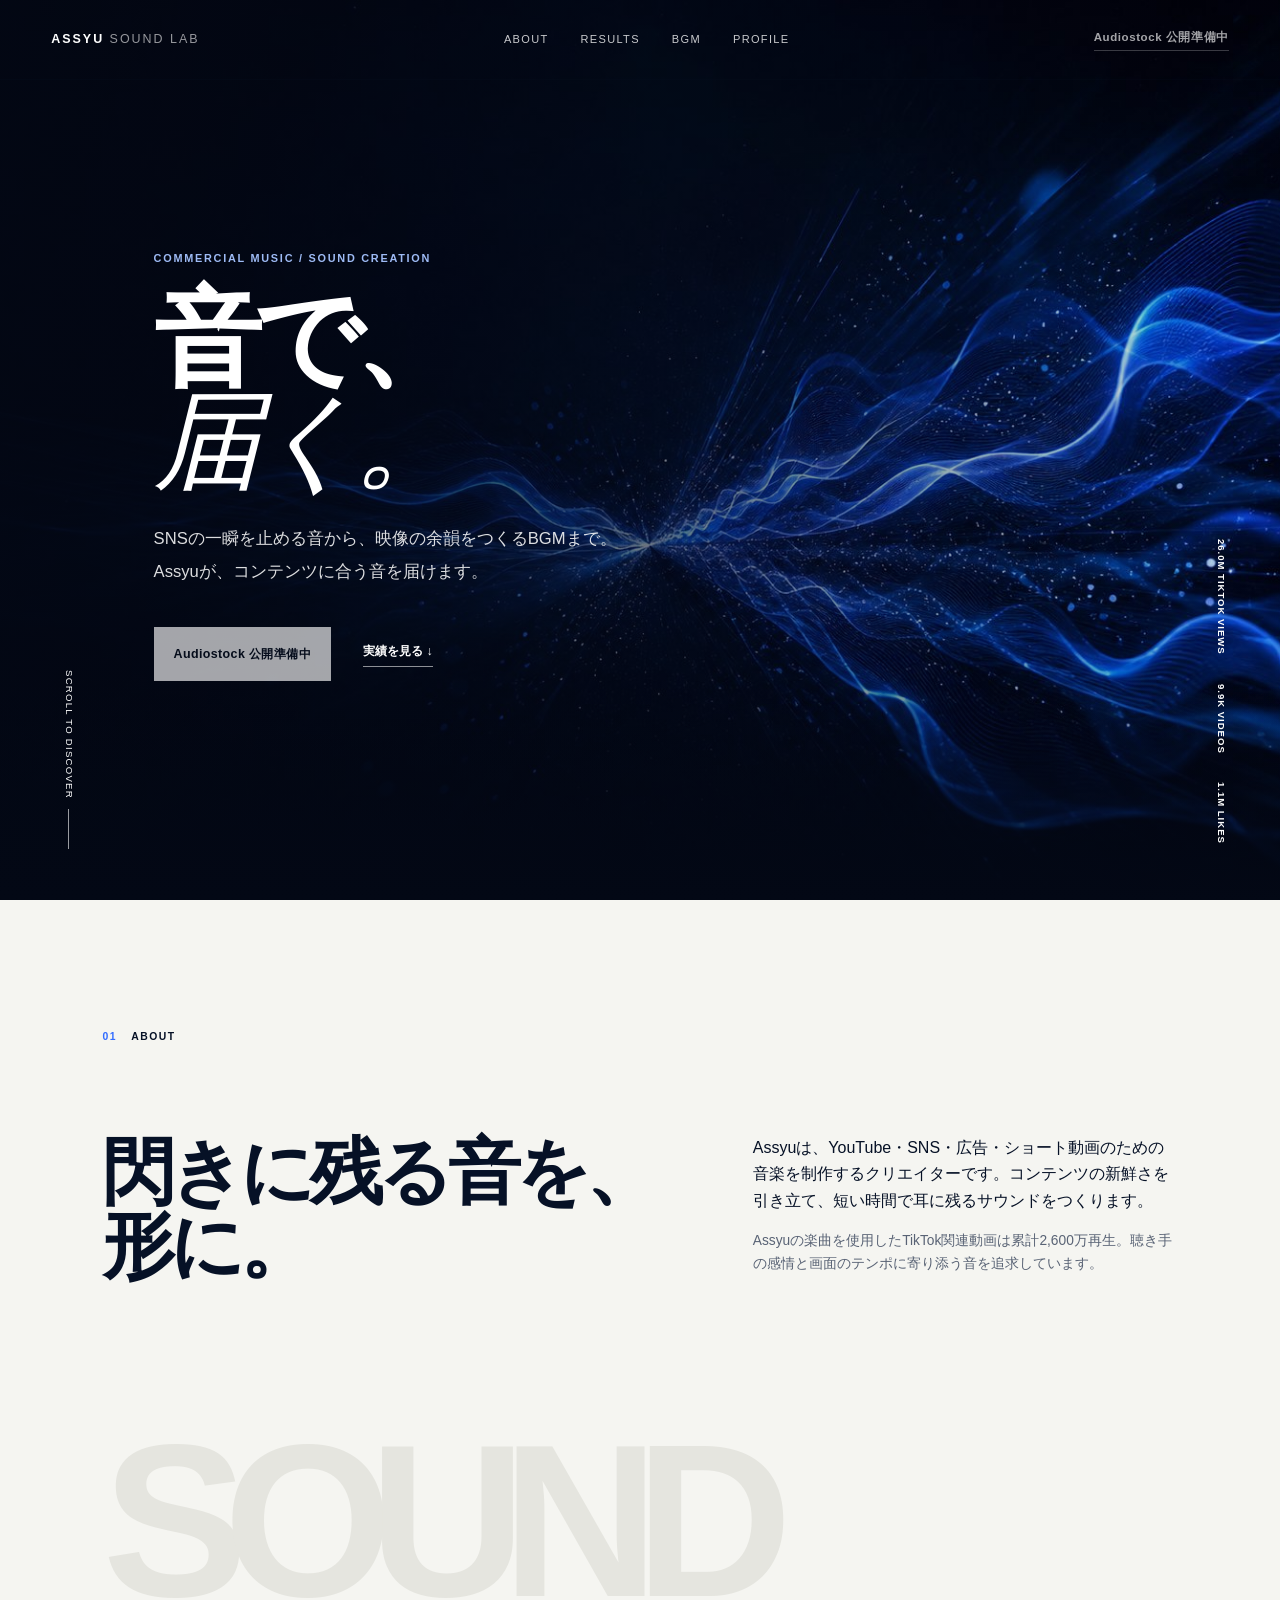
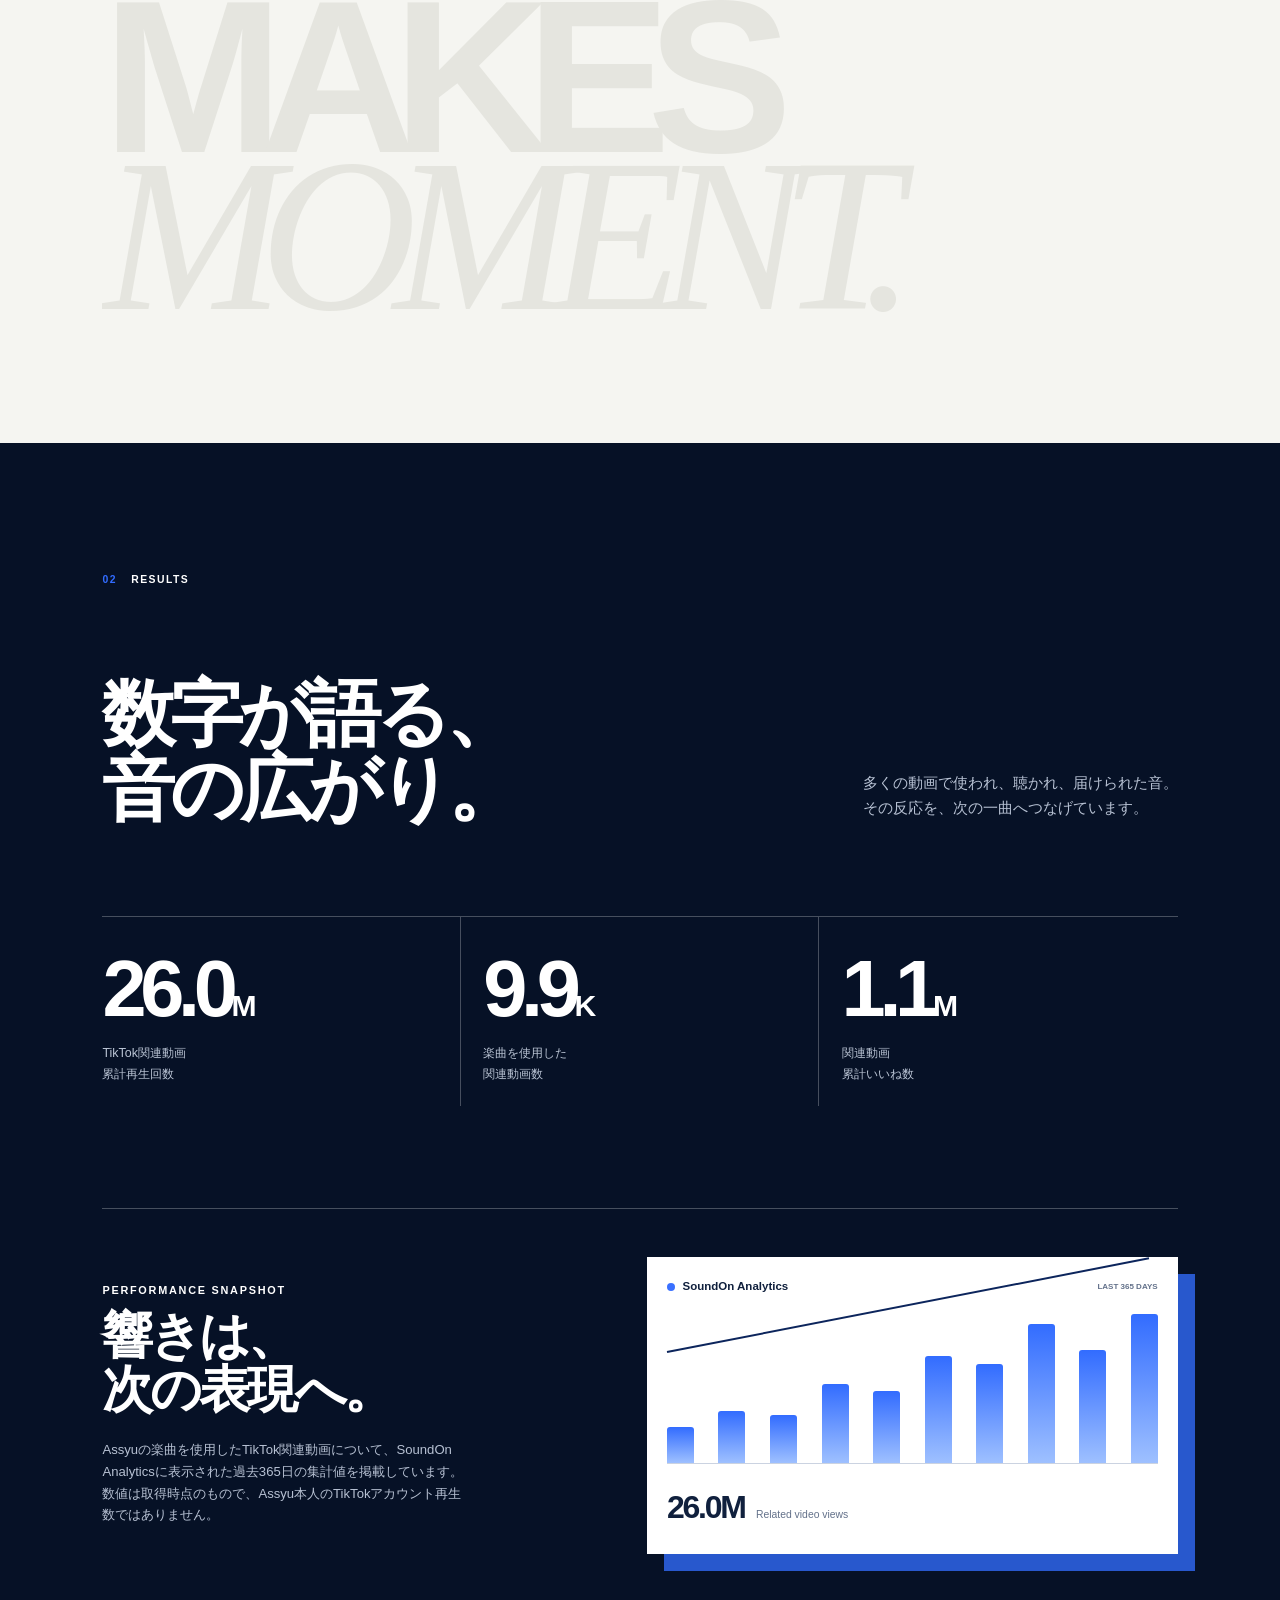
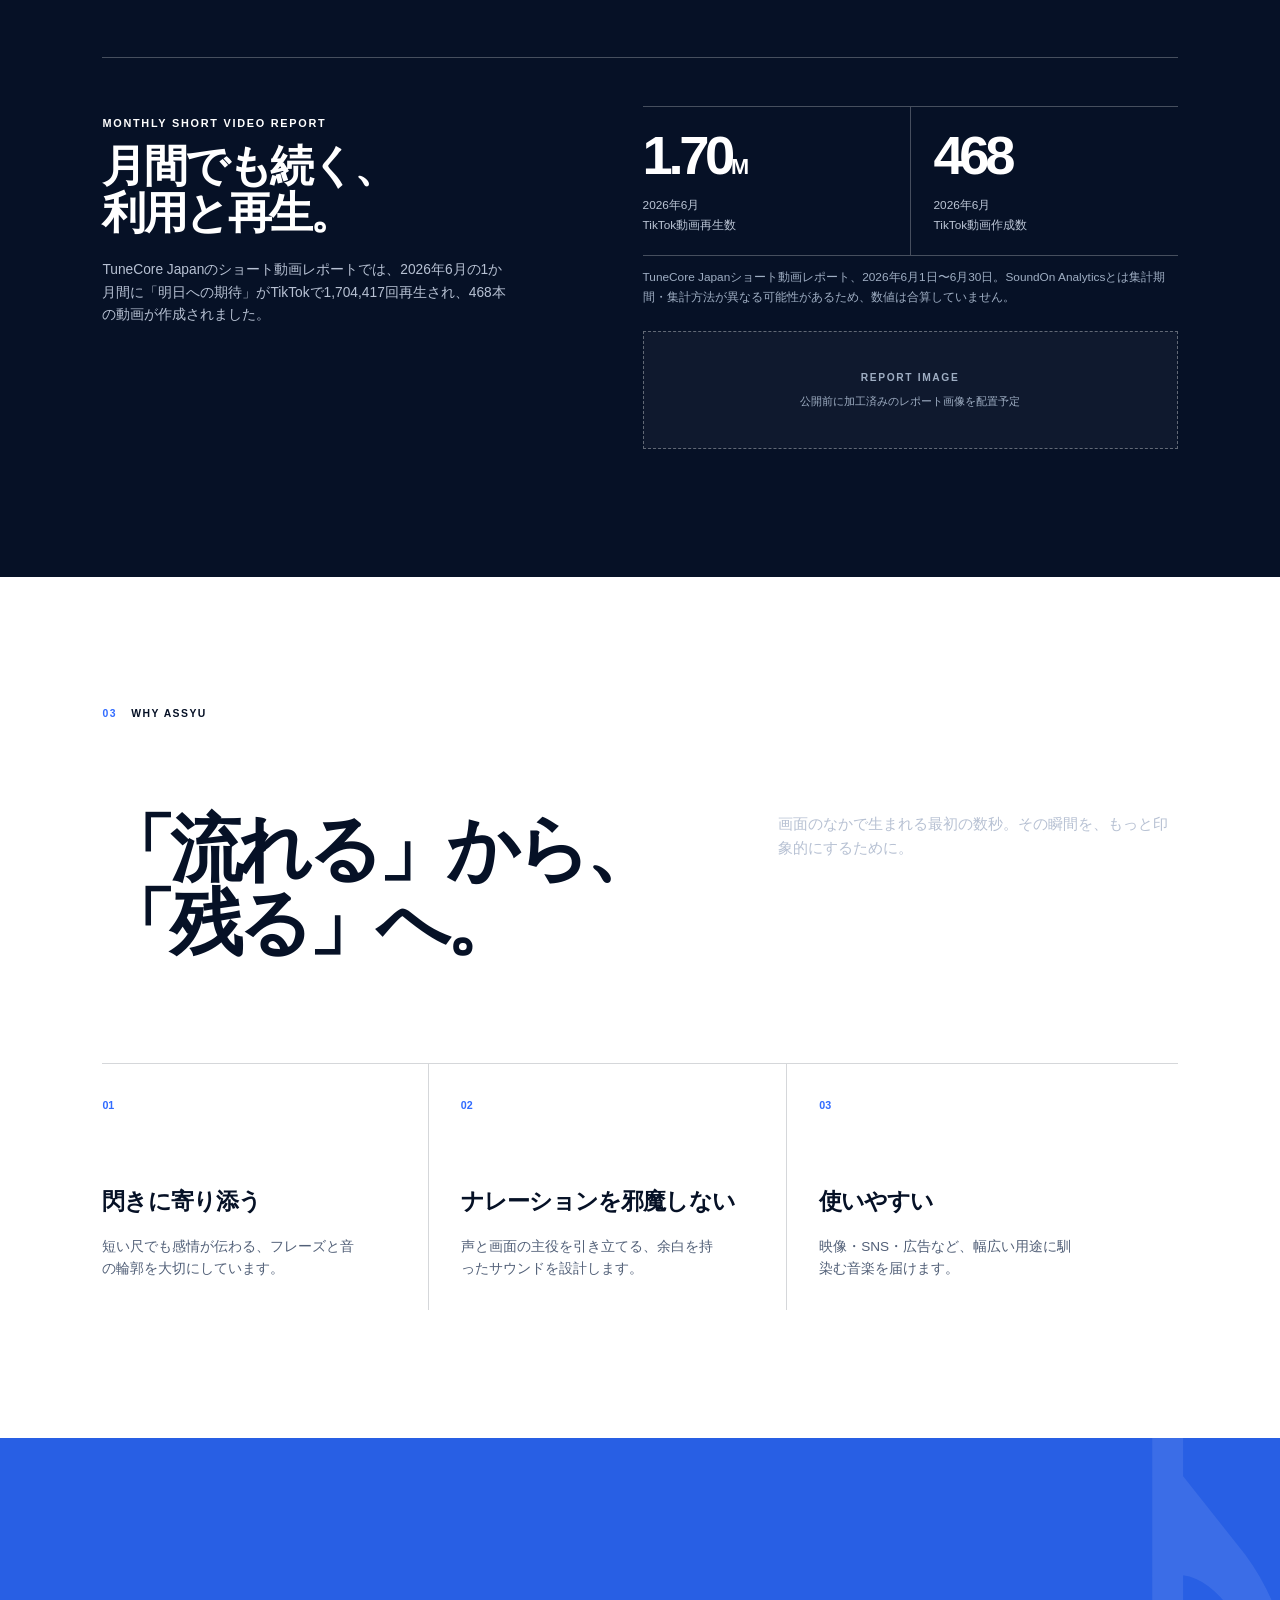
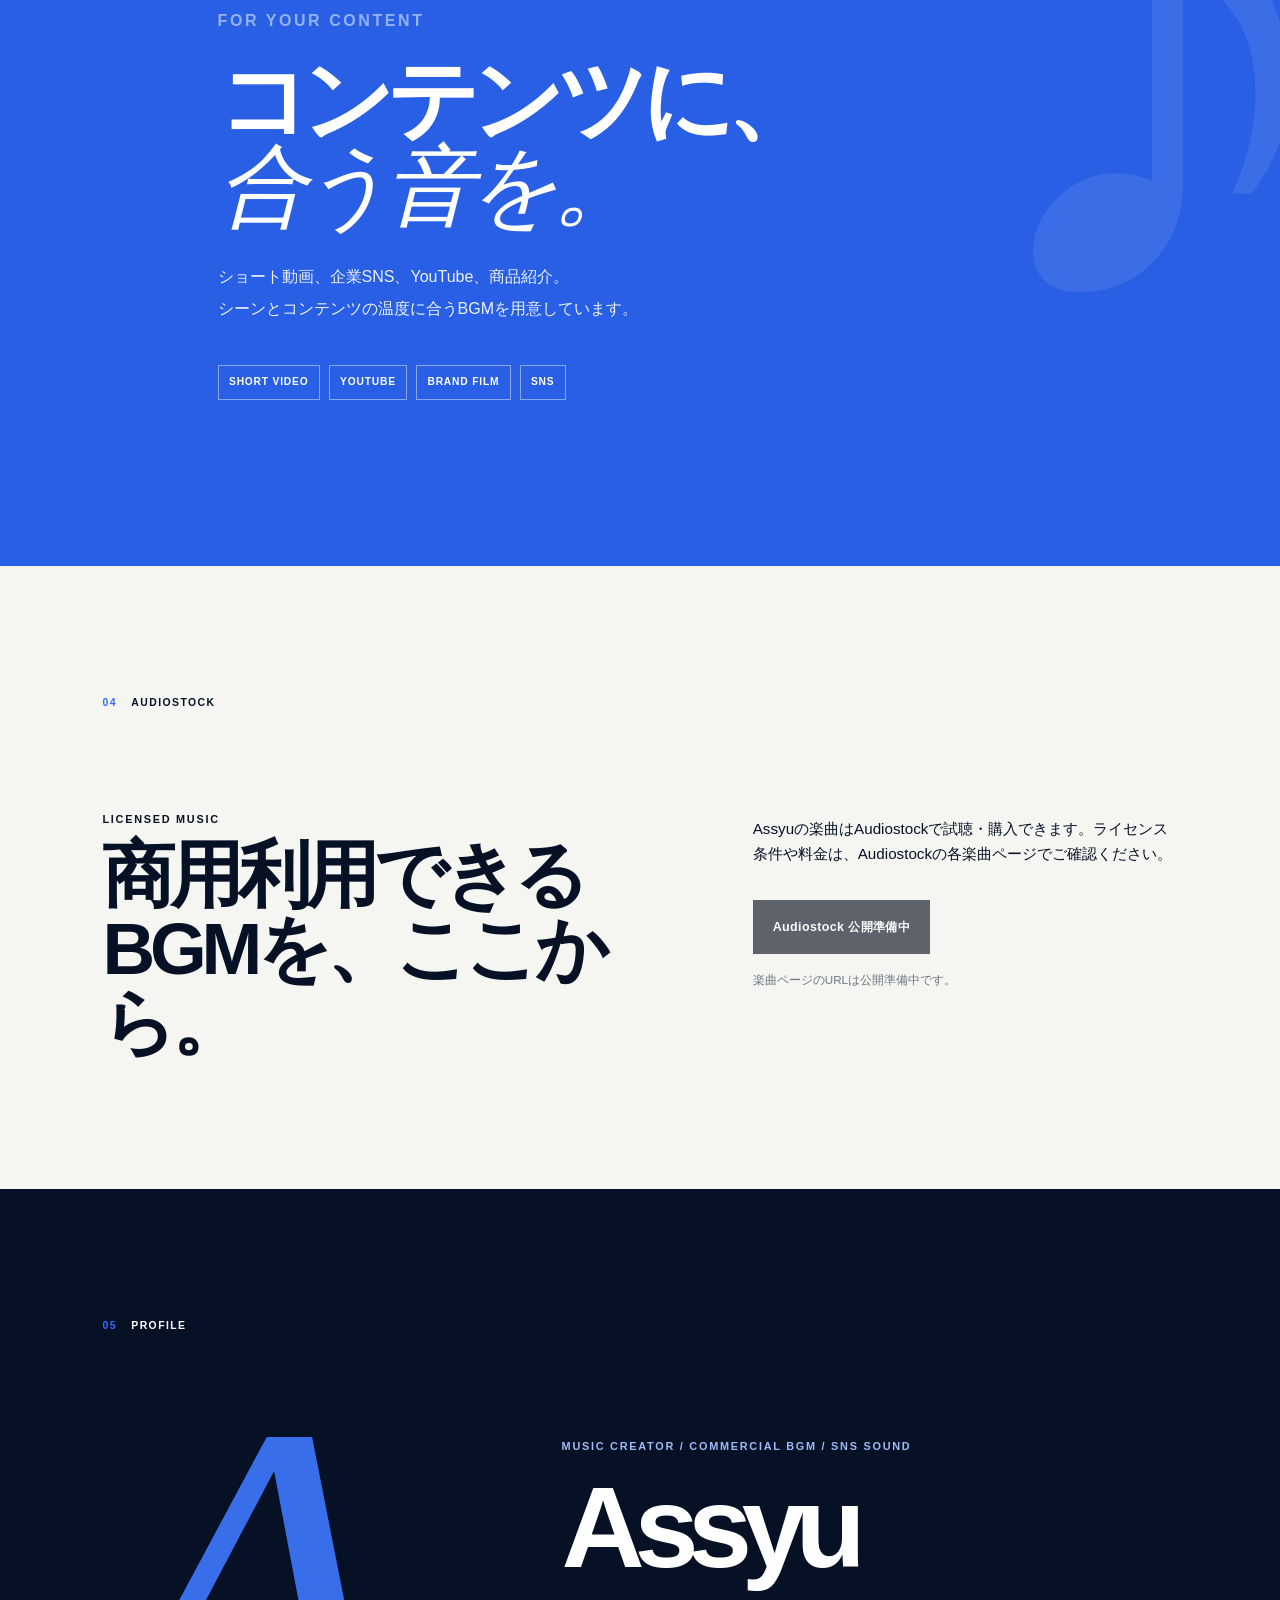
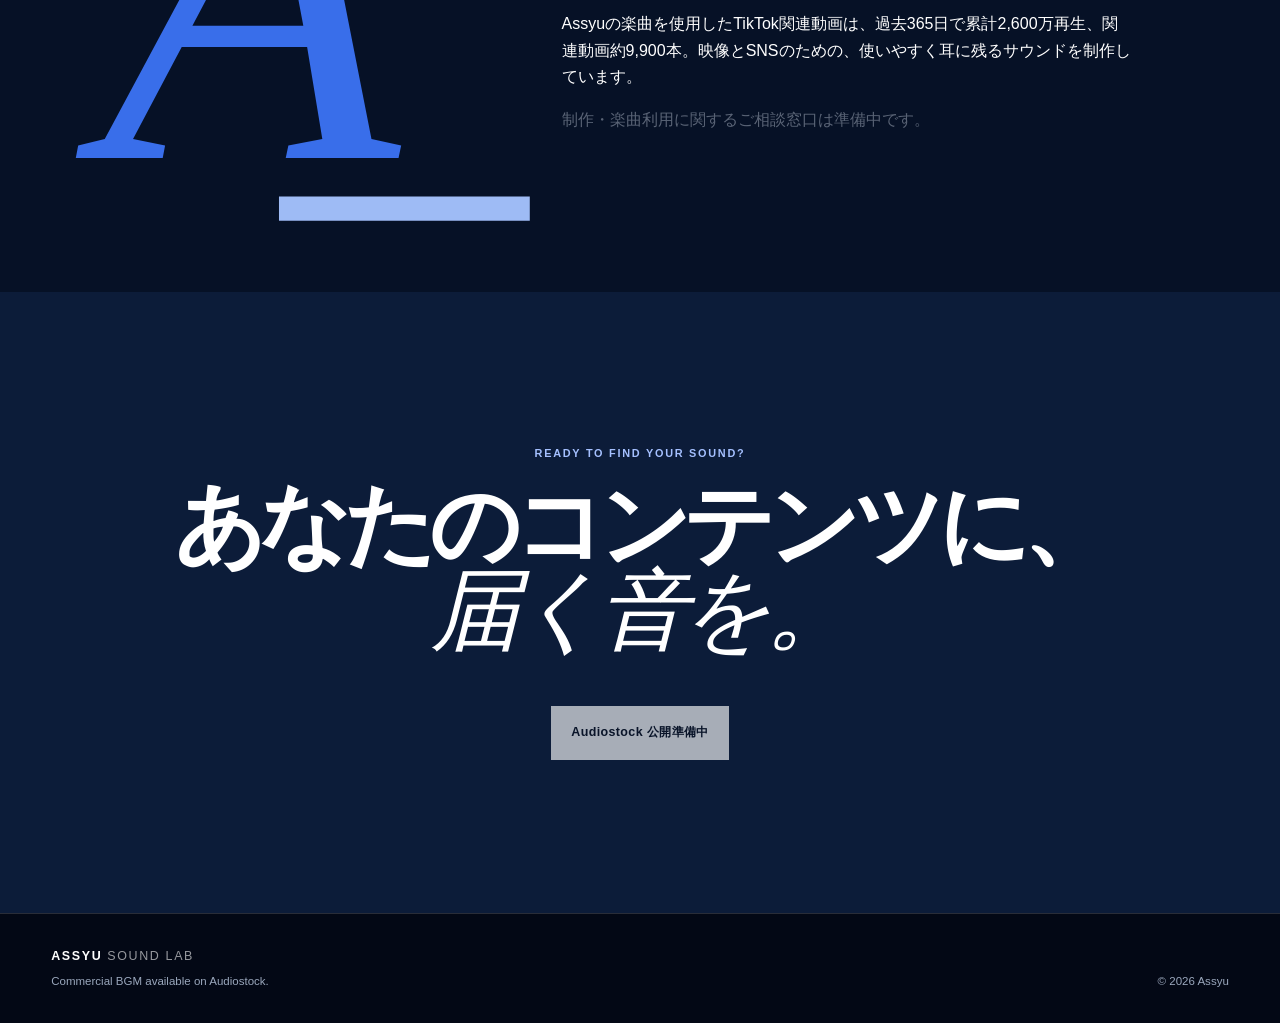
==== index.html @ b886d63b "Disable Audiostock CTA until launch" ====
<!doctype html>
<html lang="ja">
<head>
  <meta charset="utf-8">
  <meta name="viewport" content="width=device-width, initial-scale=1">
  <title>Assyu｜商用BGM・SNSサウンドの音楽クリエイター</title>
  <meta name="description" content="Assyuの楽曲を使用したTikTok関連動画は累計2,600万再生。YouTube・広告・ショート動画・SNSに合う商用BGMをAudiostockで販売しています。">
  <meta name="theme-color" content="#061126">
  <meta property="og:type" content="website">
  <meta property="og:site_name" content="ASSYU SOUND LAB">
  <meta property="og:title" content="Assyu｜商用BGM・SNSサウンドの音楽クリエイター">
  <meta property="og:description" content="SNSで届く音を、あなたのコンテンツへ。Assyuの商用BGM・SNSサウンド。">
  <!-- 公開時にcanonicalと、絶対URLのog:url・og:imageを設定してください。 -->
  <meta property="og:image" content="assets/assyu/sound-waves.jpg">
  <meta name="twitter:card" content="summary_large_image">
  <meta name="twitter:title" content="Assyu｜商用BGM・SNSサウンドの音楽クリエイター">
  <meta name="twitter:description" content="Assyuの楽曲を使用したTikTok関連動画は累計2,600万再生。商用BGM・SNSサウンドを制作しています。">
  <meta name="twitter:image" content="assets/assyu/sound-waves.jpg">
  <link rel="stylesheet" href="assets/assyu/style.css">
  <link rel="stylesheet" href="assets/assyu/review-fixes.css">
  <link rel="stylesheet" href="assets/assyu/tunecore-report.css">
  <link rel="stylesheet" href="assets/assyu/cta-status.css">
</head>
<body>
  <a class="skip-link" href="#main">本文へ移動</a>

  <header class="site-header">
    <a class="brand" href="#top" aria-label="ASSYU SOUND LAB トップへ">ASSYU <span>SOUND LAB</span></a>
    <nav aria-label="主要な案内">
      <a href="#about">ABOUT</a>
      <a href="#results">RESULTS</a>
      <a href="#bgm">BGM</a>
      <a href="#profile">PROFILE</a>
    </nav>
    <!-- Audiostock URL発行後、このspanをhref付きのa要素へ差し替えてください。 -->
    <span class="header-cta cta-disabled" aria-disabled="true">Audiostock 公開準備中</span>
  </header>

  <main id="main">
    <section class="hero" id="top" aria-labelledby="hero-title">
      <div class="hero-art" aria-hidden="true"></div>
      <div class="hero-content reveal">
        <p class="kicker">COMMERCIAL MUSIC / SOUND CREATION</p>
        <h1 id="hero-title">音で、<br><em>届く。</em></h1>
        <p class="hero-copy">SNSの一瞬を止める音から、映像の余韻をつくるBGMまで。<br>Assyuが、コンテンツに合う音を届けます。</p>
        <div class="hero-actions">
          <!-- Audiostock URL発行後、このspanをhref付きのa要素へ差し替えてください。 -->
          <span class="button primary cta-disabled" aria-disabled="true">Audiostock 公開準備中</span>
          <a class="text-link" href="#results">実績を見る <span aria-hidden="true">↓</span></a>
        </div>
      </div>
      <div class="hero-meta" aria-label="実績">
        <span>26.0M TIKTOK VIEWS</span>
        <span>9.9K VIDEOS</span>
        <span>1.1M LIKES</span>
      </div>
      <p class="scroll-note" aria-hidden="true">SCROLL TO DISCOVER <span></span></p>
    </section>

    <section class="intro section" id="about" aria-labelledby="about-title">
      <div class="section-label"><span>01</span> ABOUT</div>
      <div class="intro-grid">
        <h2 id="about-title">閃きに残る音を、<br>形に。</h2>
        <div class="intro-copy">
          <p>Assyuは、YouTube・SNS・広告・ショート動画のための音楽を制作するクリエイターです。コンテンツの新鮮さを引き立て、短い時間で耳に残るサウンドをつくります。</p>
          <p class="muted">Assyuの楽曲を使用したTikTok関連動画は累計2,600万再生。聴き手の感情と画面のテンポに寄り添う音を追求しています。</p>
        </div>
      </div>
      <div class="statement">SOUND<br>MAKES<br><i>MOMENT.</i></div>
    </section>

    <section class="results section dark-section" id="results" aria-labelledby="results-title">
      <div class="section-label"><span>02</span> RESULTS</div>
      <div class="section-heading">
        <h2 id="results-title">数字が語る、<br>音の広がり。</h2>
        <p>多くの動画で使われ、聴かれ、届けられた音。<br>その反応を、次の一曲へつなげています。</p>
      </div>
      <div class="metrics" aria-label="TikTokでの実績">
        <article><strong>26.0<span>M</span></strong><p>TikTok関連動画<br>累計再生回数</p></article>
        <article><strong>9.9<span>K</span></strong><p>楽曲を使用した<br>関連動画数</p></article>
        <article><strong>1.1<span>M</span></strong><p>関連動画<br>累計いいね数</p></article>
      </div>
      <div class="proof-panel">
        <div>
          <p class="eyebrow">PERFORMANCE SNAPSHOT</p>
          <h3>響きは、<br>次の表現へ。</h3>
          <p>Assyuの楽曲を使用したTikTok関連動画について、SoundOn Analyticsに表示された過去365日の集計値を掲載しています。数値は取得時点のもので、Assyu本人のTikTokアカウント再生数ではありません。</p>
        </div>
        <div class="analytics-card" role="img" aria-label="TikTok関連動画の実績を示す分析カード">
          <div class="analytics-head"><span class="dot"></span> SoundOn Analytics <small>LAST 365 DAYS</small></div>
          <div class="chart"><i></i><i></i><i></i><i></i><i></i><i></i><i></i><i></i><i></i><i></i><b></b></div>
          <div class="analytics-foot"><strong>26.0M</strong><span>Related video views</span></div>
        </div>
      </div>
      <aside class="tunecore-panel" aria-labelledby="tunecore-title">
        <div class="tunecore-copy">
          <p class="eyebrow">MONTHLY SHORT VIDEO REPORT</p>
          <h3 id="tunecore-title">月間でも続く、<br>利用と再生。</h3>
          <p>TuneCore Japanのショート動画レポートでは、2026年6月の1か月間に「明日への期待」がTikTokで1,704,417回再生され、468本の動画が作成されました。</p>
        </div>
        <div class="tunecore-detail">
          <div class="tunecore-stats" aria-label="TuneCore Japanの2026年6月実績">
            <article><strong>1.70<span>M</span></strong><p>2026年6月<br>TikTok動画再生数</p></article>
            <article><strong>468</strong><p>2026年6月<br>TikTok動画作成数</p></article>
          </div>
          <p class="source-note">TuneCore Japanショート動画レポート、2026年6月1日〜6月30日。SoundOn Analyticsとは集計期間・集計方法が異なる可能性があるため、数値は合算していません。</p>
          <!-- 公開前に個人情報・アカウント情報をマスキングした assets/tunecore-june-report.png に差し替えます。 -->
          <figure class="report-placeholder" role="img" aria-label="TuneCore Japanショート動画レポート画像の差し替え用プレースホルダー">
            <span>REPORT IMAGE</span>
            <figcaption>公開前に加工済みのレポート画像を配置予定</figcaption>
          </figure>
        </div>
      </aside>
    </section>

    <section class="reason section" aria-labelledby="reason-title">
      <div class="section-label"><span>03</span> WHY ASSYU</div>
      <div class="section-heading split-heading">
        <h2 id="reason-title">「流れる」から、<br>「残る」へ。</h2>
        <p>画面のなかで生まれる最初の数秒。その瞬間を、もっと印象的にするために。</p>
      </div>
      <div class="reason-grid">
        <article><span>01</span><h3>閃きに寄り添う</h3><p>短い尺でも感情が伝わる、フレーズと音の輪郭を大切にしています。</p></article>
        <article><span>02</span><h3>ナレーションを邪魔しない</h3><p>声と画面の主役を引き立てる、余白を持ったサウンドを設計します。</p></article>
        <article><span>03</span><h3>使いやすい</h3><p>映像・SNS・広告など、幅広い用途に馴染む音楽を届けます。</p></article>
      </div>
    </section>

    <section class="bgm-section" id="bgm" aria-labelledby="bgm-title">
      <div class="bgm-inner">
        <p class="kicker">FOR YOUR CONTENT</p>
        <h2 id="bgm-title">コンテンツに、<br><em>合う音を。</em></h2>
        <p>ショート動画、企業SNS、YouTube、商品紹介。<br>シーンとコンテンツの温度に合うBGMを用意しています。</p>
        <div class="tag-list" aria-label="BGMの利用シーン"><span>SHORT VIDEO</span><span>YOUTUBE</span><span>BRAND FILM</span><span>SNS</span></div>
      </div>
    </section>

    <section class="audiostock section" id="audiostock" aria-labelledby="stock-title">
      <div class="section-label"><span>04</span> AUDIOSTOCK</div>
      <div class="stock-grid">
        <div>
          <p class="eyebrow">LICENSED MUSIC</p>
          <h2 id="stock-title">商用利用できる<br>BGMを、ここから。</h2>
        </div>
        <div class="stock-copy">
          <p>Assyuの楽曲はAudiostockで試聴・購入できます。ライセンス条件や料金は、Audiostockの各楽曲ページでご確認ください。</p>
          <!-- Audiostock URL発行後、このspanをhref付きのa要素へ差し替えてください。 -->
          <span class="button primary cta-disabled" aria-disabled="true" aria-describedby="stock-note">Audiostock 公開準備中</span>
          <p class="link-note" id="stock-note">楽曲ページのURLは公開準備中です。</p>
        </div>
      </div>
    </section>

    <section class="profile section dark-section" id="profile" aria-labelledby="profile-title">
      <div class="section-label"><span>05</span> PROFILE</div>
      <div class="profile-grid">
        <div class="monogram" aria-hidden="true">A<span>_</span></div>
        <div>
          <p class="kicker">MUSIC CREATOR / COMMERCIAL BGM / SNS SOUND</p>
          <h2 id="profile-title">Assyu</h2>
          <p>Assyuの楽曲を使用したTikTok関連動画は、過去365日で累計2,600万再生、関連動画約9,900本。映像とSNSのための、使いやすく耳に残るサウンドを制作しています。</p>
          <p class="muted">制作・楽曲利用に関するご相談窓口は準備中です。</p>
        </div>
      </div>
    </section>

    <section class="final-cta" aria-labelledby="cta-title">
      <p class="kicker">READY TO FIND YOUR SOUND?</p>
      <h2 id="cta-title">あなたのコンテンツに、<br><em>届く音を。</em></h2>
      <!-- Audiostock URL発行後、このspanをhref付きのa要素へ差し替えてください。 -->
      <span class="button light cta-disabled" aria-disabled="true">Audiostock 公開準備中</span>
    </section>
  </main>

  <footer>
    <div><strong>ASSYU <span>SOUND LAB</span></strong><p>Commercial BGM available on Audiostock.</p></div>
    <p>© <span id="year">2026</span> Assyu</p>
  </footer>
</body>
</html>
---- assets/assyu/style.css ----
:root{--ink:#061126;--ink2:#0c1c39;--paper:#f5f5f1;--line:rgba(7,18,38,.17);--blue:#326cff;--sans:Inter,"Helvetica Neue",Arial,"Noto Sans JP",sans-serif}*{box-sizing:border-box}html{scroll-behavior:smooth}body{margin:0;background:var(--paper);color:var(--ink);font-family:var(--sans);line-height:1.65;overflow-x:hidden}a{color:inherit;text-decoration:none}.skip-link{position:absolute;left:-999px;top:0;background:#fff;color:#000;padding:.7rem;z-index:20}.skip-link:focus{left:1rem;top:1rem}.site-header{height:80px;display:flex;align-items:center;gap:2rem;justify-content:space-between;padding:0 clamp(1.25rem,4vw,5rem);border-bottom:1px solid var(--line);position:absolute;inset:0 0 auto;z-index:5;color:#fff}.brand{font-size:.78rem;font-weight:800;letter-spacing:.16em;white-space:nowrap}.brand span,footer strong span{font-weight:500;opacity:.58}.site-header nav{display:flex;gap:clamp(1rem,2.5vw,2.6rem);font-size:.69rem;letter-spacing:.12em}.site-header nav a{opacity:.78}.site-header nav a:hover{opacity:1}.header-cta{font-size:.72rem;font-weight:700;letter-spacing:.05em;border-bottom:1px solid rgba(255,255,255,.7);padding-bottom:.2rem}.header-cta span,.button span{font-size:1.1em;margin-left:.35rem}.hero{min-height:760px;height:100vh;max-height:960px;position:relative;display:flex;align-items:center;padding:8rem clamp(1.25rem,12vw,13rem) 6rem;background:#030815;color:#fff;isolation:isolate}.hero-art{position:absolute;inset:0;z-index:-2;background:linear-gradient(90deg,rgba(3,8,21,.87) 0%,rgba(3,8,21,.58) 45%,rgba(3,8,21,.08) 100%),url("sound-waves.png") center/cover}.hero:after{content:"";position:absolute;inset:auto 0 0;height:25%;z-index:-1;background:linear-gradient(transparent,#030815)}.hero-content{max-width:690px}.kicker,.eyebrow{font-size:.68rem;font-weight:800;letter-spacing:.16em;line-height:1.4}.kicker{color:#9ebbf5;margin:0 0 1.35rem}.hero h1{font-size:clamp(4rem,8.4vw,8.4rem);line-height:.95;letter-spacing:-.08em;margin:0 0 1.8rem;font-weight:800}.hero h1 em,.bgm-section h2 em,.final-cta h2 em{font-family:Georgia,"Times New Roman",serif;font-weight:400;letter-spacing:-.08em}.hero-copy{font-size:clamp(.92rem,1.3vw,1.08rem);line-height:2;margin:0;opacity:.86}.hero-actions{display:flex;gap:2rem;align-items:center;margin-top:2.4rem}.button{display:inline-flex;align-items:center;justify-content:center;min-height:54px;padding:.8rem 1.25rem;font-size:.78rem;font-weight:800;letter-spacing:.03em;transition:transform .2s,background .2s}.button:hover{transform:translateY(-3px)}.primary{background:#fff;color:var(--ink)}.text-link{font-size:.78rem;font-weight:700;border-bottom:1px solid rgba(255,255,255,.55);padding-bottom:.25rem}.hero-meta{position:absolute;bottom:3.5rem;right:clamp(1.25rem,4vw,5rem);display:flex;gap:1.8rem;font-size:.6rem;font-weight:700;letter-spacing:.1em;writing-mode:vertical-rl}.scroll-note{position:absolute;bottom:3.2rem;left:clamp(1.25rem,4vw,5rem);font-size:.6rem;letter-spacing:.13em;display:flex;align-items:center;gap:.6rem;writing-mode:vertical-rl}.scroll-note span{width:1px;height:40px;background:#fff;opacity:.6}.section{padding:clamp(5.5rem,10vw,10rem) clamp(1.25rem,8vw,9rem)}.section-label{display:flex;gap:.9rem;align-items:center;font-size:.65rem;font-weight:800;letter-spacing:.14em;margin-bottom:clamp(3rem,7vw,7rem)}.section-label span{color:var(--blue)}.intro-grid,.stock-grid{display:grid;grid-template-columns:1.35fr 1fr;gap:6vw}.intro h2,.section-heading h2,.stock-grid h2{font-size:clamp(2.7rem,5.7vw,6rem);line-height:1.02;letter-spacing:-.07em;margin:0}.intro-copy{font-size:1rem;max-width:530px}.intro-copy p:first-child{margin-top:0}.muted{color:#596375;font-size:.86rem}.statement{font-size:clamp(5rem,17vw,18rem);font-weight:800;letter-spacing:-.11em;line-height:.72;color:#e5e5df;margin-top:clamp(5rem,12vw,12rem);overflow:hidden}.statement i{font-family:Georgia,serif;font-weight:400}.dark-section{background:var(--ink);color:#fff}.section-heading{display:flex;align-items:flex-end;justify-content:space-between;gap:2rem}.section-heading>p{max-width:400px;margin:0 0 .4rem;font-size:.92rem;color:#b7c1d3}.metrics{display:grid;grid-template-columns:repeat(3,1fr);border-top:1px solid rgba(255,255,255,.26);margin-top:clamp(3.5rem,7vw,7rem)}.metrics article{padding:2rem 1.4rem 1.3rem;border-right:1px solid rgba(255,255,255,.26)}.metrics article:first-child{padding-left:0}.metrics article:last-child{border:0}.metrics strong{display:block;font-size:clamp(3rem,6.2vw,6.5rem);line-height:1;letter-spacing:-.08em}.metrics strong span{font-size:.38em;letter-spacing:-.05em}.metrics p{font-size:.78rem;color:#bbc5d5;margin:.9rem 0 0;line-height:1.7}.proof-panel{margin-top:clamp(4rem,8vw,8rem);padding-top:3rem;border-top:1px solid rgba(255,255,255,.26);display:grid;grid-template-columns:1fr 1.2fr;gap:8vw;align-items:center}.proof-panel h3{font-size:clamp(2rem,4vw,4rem);line-height:1.05;letter-spacing:-.06em;margin:.5rem 0 1.4rem}.proof-panel>div>p:last-child{font-size:.82rem;color:#b7c1d3;max-width:370px}.analytics-card{background:#fff;color:#10203d;box-shadow:17px 17px 0 #2858cd;padding:1.25rem;min-height:280px}.analytics-head{font-size:.72rem;font-weight:800;display:flex;align-items:center;gap:.45rem}.analytics-head small{margin-left:auto;font-size:.5rem;color:#63718a}.dot{width:.52rem;height:.52rem;border-radius:50%;background:#3a70ff}.chart{height:150px;margin:1.1rem 0;display:flex;align-items:end;gap:5%;position:relative;border-bottom:1px solid #cbd3e1}.chart i{width:6%;background:linear-gradient(#326cff,#9ec0ff);display:block;border-radius:3px 3px 0 0}.chart i:nth-child(1){height:24%}.chart i:nth-child(2){height:35%}.chart i:nth-child(3){height:32%}.chart i:nth-child(4){height:53%}.chart i:nth-child(5){height:48%}.chart i:nth-child(6){height:72%}.chart i:nth-child(7){height:66%}.chart i:nth-child(8){height:93%}.chart i:nth-child(9){height:76%}.chart i:nth-child(10){height:100%}.chart b{position:absolute;inset:25% 0 auto;height:2px;background:#0c255c;transform:rotate(-11deg);transform-origin:left}.analytics-foot{display:flex;align-items:baseline;gap:.7rem}.analytics-foot strong{font-size:2rem;letter-spacing:-.07em}.analytics-foot span{font-size:.65rem;color:#63718a}.reason{background:#fff}.split-heading{align-items:start}.reason-grid{display:grid;grid-template-columns:repeat(3,1fr);margin-top:clamp(4rem,8vw,8rem);border-top:1px solid var(--line)}.reason-grid article{padding:1.7rem 2rem 1rem 0;border-right:1px solid var(--line);margin-right:2rem}.reason-grid article:last-child{border:0}.reason-grid span{font-size:.67rem;color:var(--blue);font-weight:800}.reason-grid h3{font-size:1.45rem;letter-spacing:-.04em;margin:4rem 0 1rem}.reason-grid p{font-size:.85rem;color:#526078;max-width:260px}.bgm-section{background:#285fe4;color:#fff;padding:clamp(6rem,13vw,12rem) clamp(1.25rem,17vw,18rem);position:relative;overflow:hidden}.bgm-section:after{content:"♪";font-family:Georgia,serif;font-size:65vw;line-height:1;position:absolute;right:-7vw;top:-18vw;color:rgba(255,255,255,.09)}.bgm-inner{position:relative;z-index:1}.bgm-section h2,.final-cta h2{font-size:clamp(3.3rem,7vw,7.5rem);line-height:.95;letter-spacing:-.08em;margin:0 0 2rem}.bgm-section>p,.bgm-inner>p{font-size:1rem;line-height:2;opacity:.91}.tag-list{display:flex;flex-wrap:wrap;gap:.55rem;margin-top:2.5rem}.tag-list span{font-size:.64rem;font-weight:800;letter-spacing:.08em;border:1px solid rgba(255,255,255,.45);padding:.5rem .65rem}.stock-copy{max-width:450px;font-size:.95rem}.stock-copy .button{margin-top:1.2rem;background:var(--ink);color:#fff}.link-note{font-size:.73rem;color:#6d7685;margin-top:1rem}.profile-grid{display:grid;grid-template-columns:.75fr 1.25fr;gap:7vw;align-items:center}.monogram{font:italic 38vw/.7 Georgia,serif;letter-spacing:-.24em;color:#396eea}.monogram span{color:#9ebbf5}.profile-grid h2{font-size:clamp(4rem,9vw,9rem);line-height:.9;letter-spacing:-.09em;margin:.3rem 0 2rem}.profile-grid>div:last-child>p:not(.kicker){max-width:570px;font-size:1rem}.final-cta{background:var(--ink2);color:#fff;text-align:center;padding:clamp(6rem,12vw,11rem) 1.25rem}.final-cta .kicker{color:#a5c0ff}.final-cta .button{margin-top:1.3rem}.light{background:#fff;color:var(--ink)}footer{background:#030815;color:#fff;padding:2rem clamp(1.25rem,4vw,5rem);display:flex;justify-content:space-between;align-items:end;font-size:.72rem;border-top:1px solid rgba(255,255,255,.15)}footer strong{font-size:.78rem;letter-spacing:.13em}footer p{margin:.35rem 0 0;color:#9aa7bc}@media(max-width:800px){.site-header{height:66px}.site-header nav{display:none}.header-cta{font-size:.65rem}.hero{min-height:690px;padding:8rem 1.25rem 5rem}.hero-art{background:linear-gradient(90deg,rgba(3,8,21,.9),rgba(3,8,21,.45)),url("sound-waves.png") 66% center/cover}.hero h1{font-size:clamp(3.8rem,18vw,5rem)}.hero-copy br{display:none}.hero-actions{align-items:start;flex-direction:column;gap:1.4rem}.hero-meta{bottom:2rem;right:1.25rem;gap:.8rem;font-size:.52rem}.scroll-note{display:none}.intro-grid,.stock-grid,.proof-panel,.profile-grid{grid-template-columns:1fr;gap:2.5rem}.section-heading{display:block}.section-heading>p{margin-top:1.5rem}.metrics{grid-template-columns:1fr}.metrics article{padding:1.3rem 0;border-bottom:1px solid rgba(255,255,255,.26);border-right:0;display:flex;align-items:baseline;gap:1.3rem}.metrics p{margin:0}.analytics-card{box-shadow:8px 8px 0 #2858cd}.reason-grid{grid-template-columns:1fr}.reason-grid article{border-right:0;border-bottom:1px solid var(--line);margin:0;padding:1.4rem 0}.reason-grid h3{margin:2.4rem 0 .75rem}.bgm-section{padding-left:1.25rem;padding-right:1.25rem}.bgm-section:after{font-size:125vw;right:-16vw;top:-3vw}.monogram{font-size:75vw;line-height:.65}.profile-grid{gap:4rem}footer{display:block}footer>p{margin-top:1.8rem}}@media(prefers-reduced-motion:reduce){*,html{scroll-behavior:auto;transition:none!important}}
---- assets/assyu/review-fixes.css ----
/* Production review fixes: keyboard focus and optimized hero artwork. */
a:focus-visible {
  outline: 3px solid #fff;
  outline-offset: 2px;
  box-shadow: 0 0 0 6px #0b57d0;
}

.hero-art {
  background-image:
    linear-gradient(90deg, rgba(3, 8, 21, 0.87) 0%, rgba(3, 8, 21, 0.58) 45%, rgba(3, 8, 21, 0.08) 100%),
    url("sound-waves.jpg");
}

@media (max-width: 800px) {
  .hero-art {
    background-image:
      linear-gradient(90deg, rgba(3, 8, 21, 0.9), rgba(3, 8, 21, 0.45)),
      url("sound-waves.jpg");
  }
}
---- assets/assyu/tunecore-report.css ----
.tunecore-panel {
  display: grid;
  grid-template-columns: .9fr 1.1fr;
  gap: 8vw;
  margin-top: clamp(4rem, 8vw, 8rem);
  padding-top: 3rem;
  border-top: 1px solid rgba(255, 255, 255, .26);
}

.tunecore-copy h3 {
  margin: .5rem 0 1.4rem;
  font-size: clamp(1.8rem, 3.4vw, 3.35rem);
  line-height: 1.08;
  letter-spacing: -.06em;
}

.tunecore-copy > p:last-child {
  max-width: 410px;
  color: #b7c1d3;
  font-size: .86rem;
}

.tunecore-stats {
  display: grid;
  grid-template-columns: repeat(2, 1fr);
  border-top: 1px solid rgba(255, 255, 255, .26);
  border-bottom: 1px solid rgba(255, 255, 255, .26);
}

.tunecore-stats article {
  padding: 1.4rem 1.2rem 1.25rem 0;
}

.tunecore-stats article + article {
  padding-left: 1.4rem;
  border-left: 1px solid rgba(255, 255, 255, .26);
}

.tunecore-stats strong {
  display: block;
  font-size: clamp(2.35rem, 4.25vw, 4.4rem);
  line-height: 1;
  letter-spacing: -.08em;
}

.tunecore-stats strong span {
  font-size: .4em;
}

.tunecore-stats p,
.source-note {
  margin: .7rem 0 0;
  color: #bbc5d5;
  font-size: .74rem;
  line-height: 1.7;
}

.source-note {
  max-width: 610px;
  color: #9faec3;
}

.report-placeholder {
  display: grid;
  place-content: center;
  min-height: 118px;
  margin: 1.5rem 0 0;
  border: 1px dashed rgba(255, 255, 255, .34);
  background: rgba(255, 255, 255, .035);
  color: #9faec3;
  text-align: center;
}

.report-placeholder span {
  font-size: .64rem;
  font-weight: 800;
  letter-spacing: .16em;
}

.report-placeholder figcaption {
  margin-top: .35rem;
  font-size: .7rem;
}

@media (max-width: 800px) {
  .tunecore-panel {
    grid-template-columns: 1fr;
    gap: 2.5rem;
  }

  .tunecore-stats {
    grid-template-columns: 1fr;
  }

  .tunecore-stats article,
  .tunecore-stats article + article {
    padding: 1.2rem 0;
    border-left: 0;
  }

  .tunecore-stats article + article {
    border-top: 1px solid rgba(255, 255, 255, .26);
  }

  .report-placeholder {
    min-height: 98px;
  }
}
---- assets/assyu/cta-status.css ----
/* Audiostock URL発行後は、.cta-disabled を外して href付きのa要素へ差し替えてください。 */
.cta-disabled {
  cursor: not-allowed;
  opacity: .64;
}

.button.cta-disabled {
  transform: none;
  filter: grayscale(.25);
}

.button.cta-disabled:hover {
  transform: none;
}

.header-cta.cta-disabled {
  border-bottom-color: rgba(255, 255, 255, .35);
}
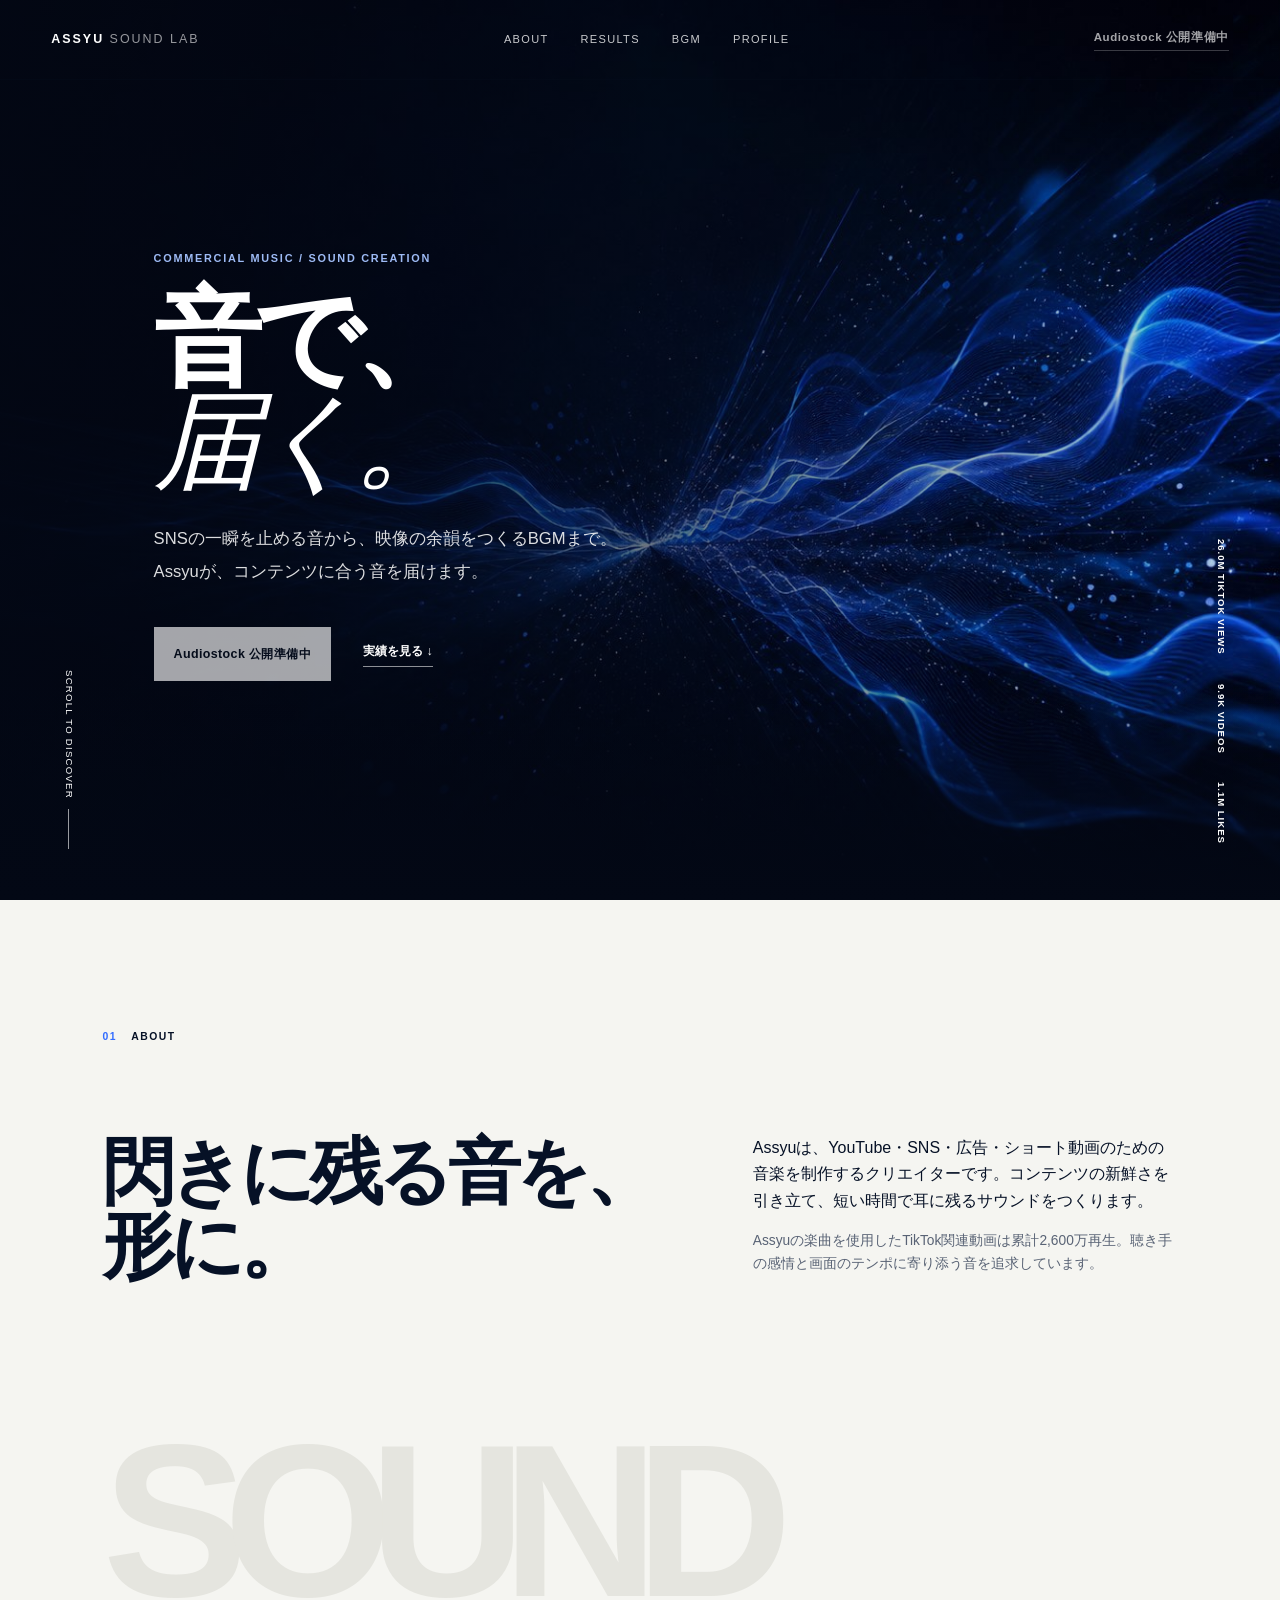
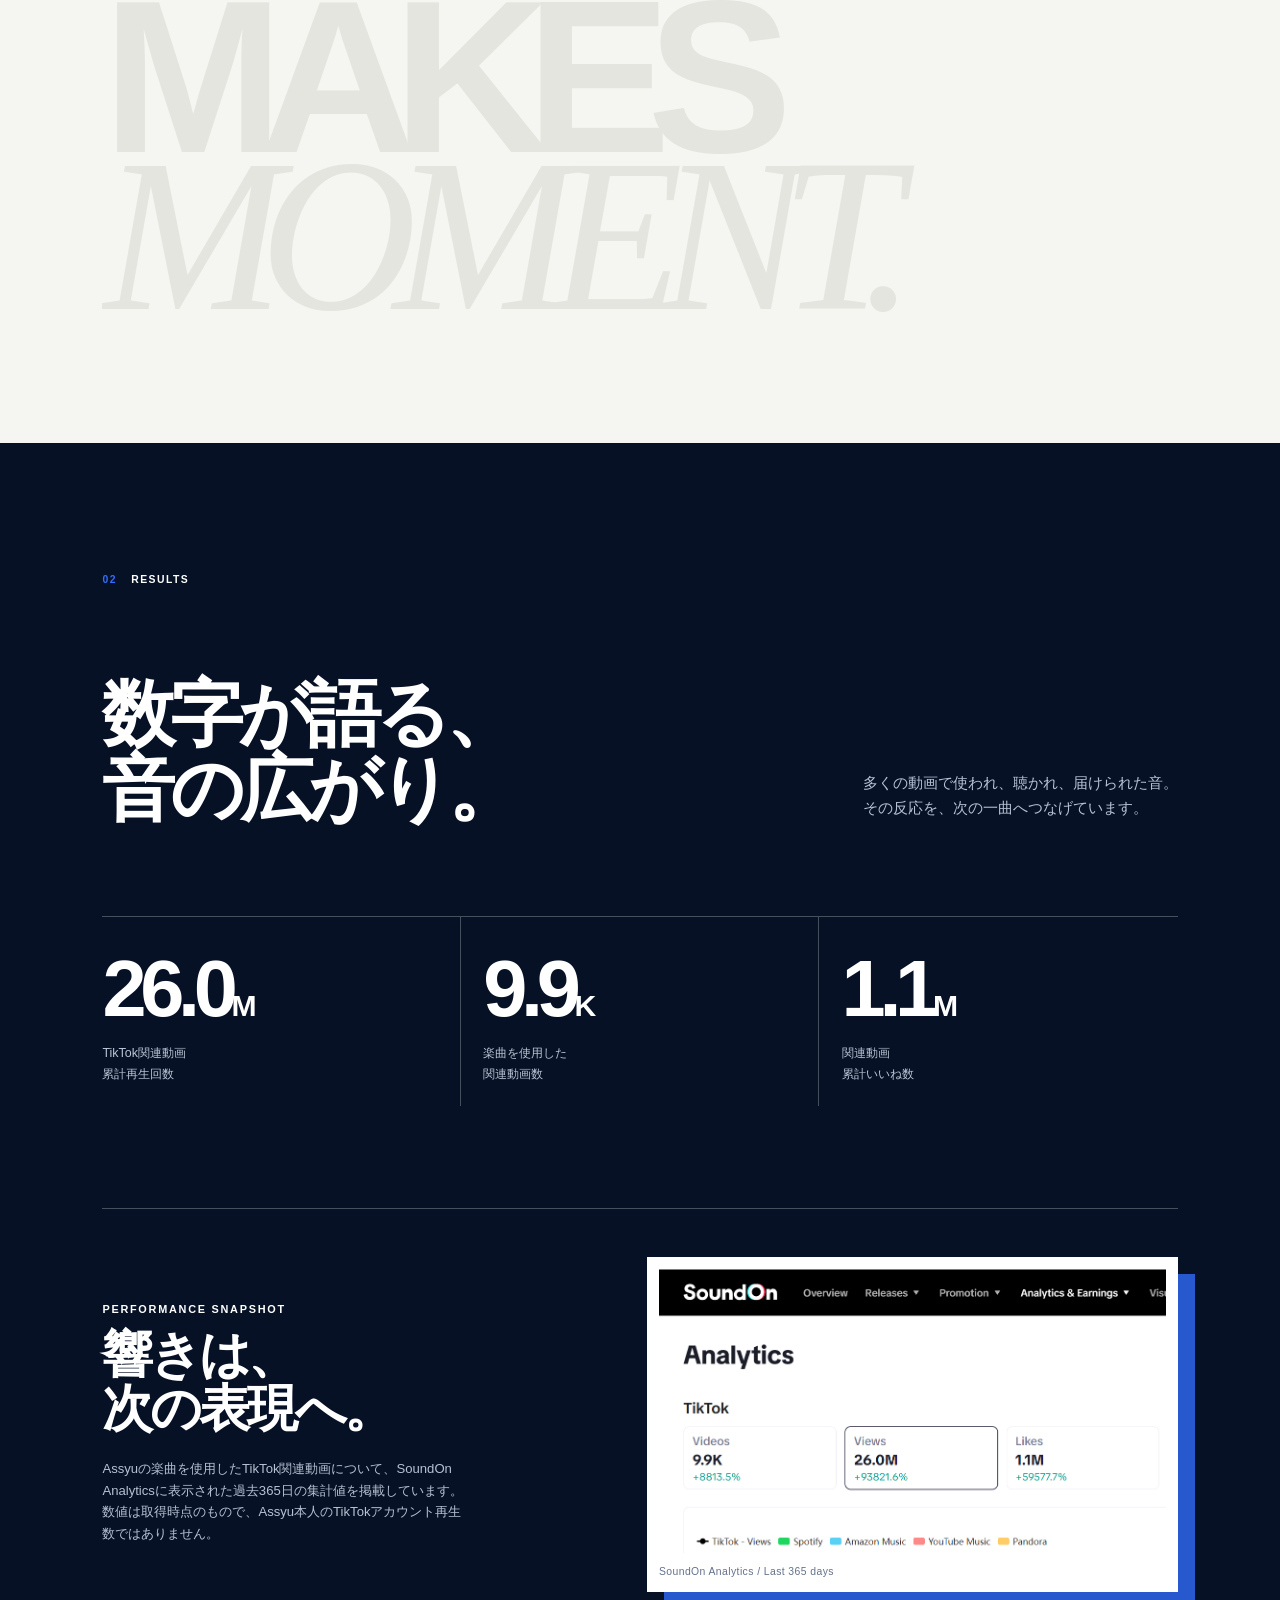
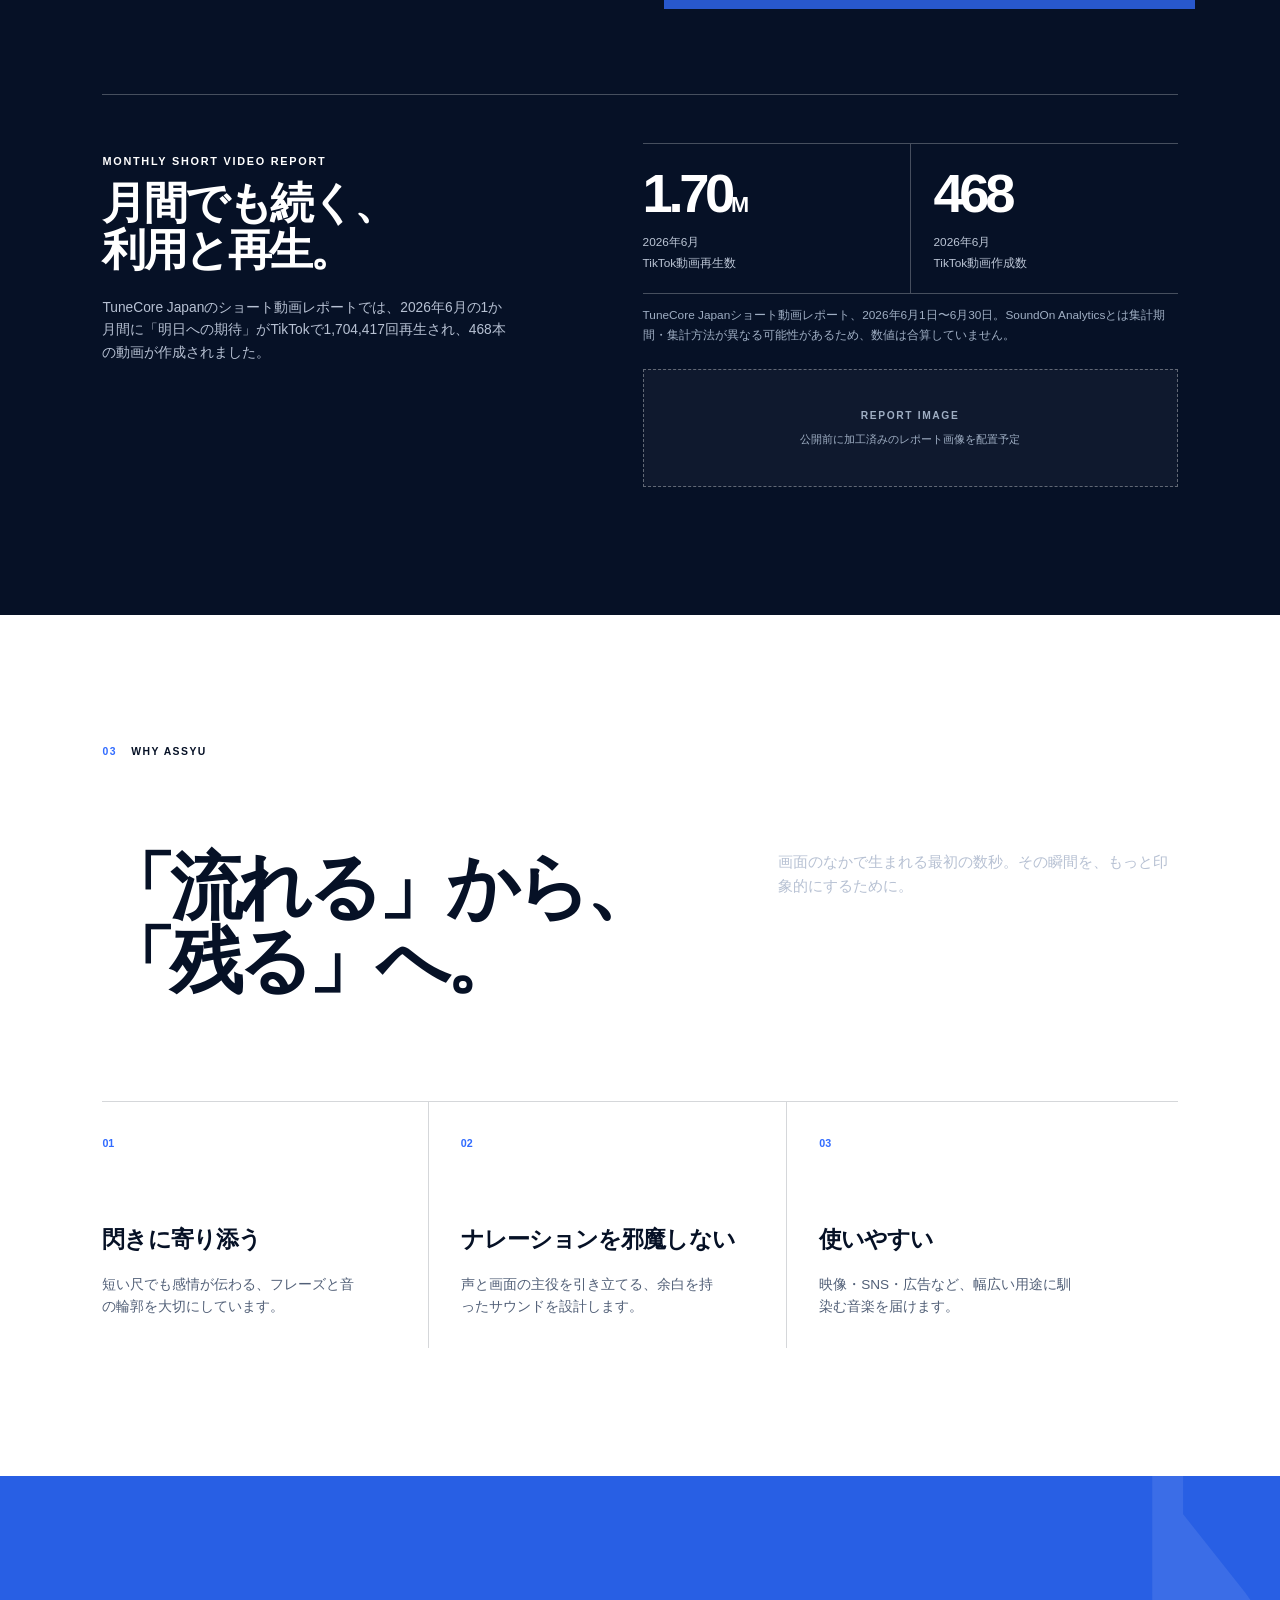
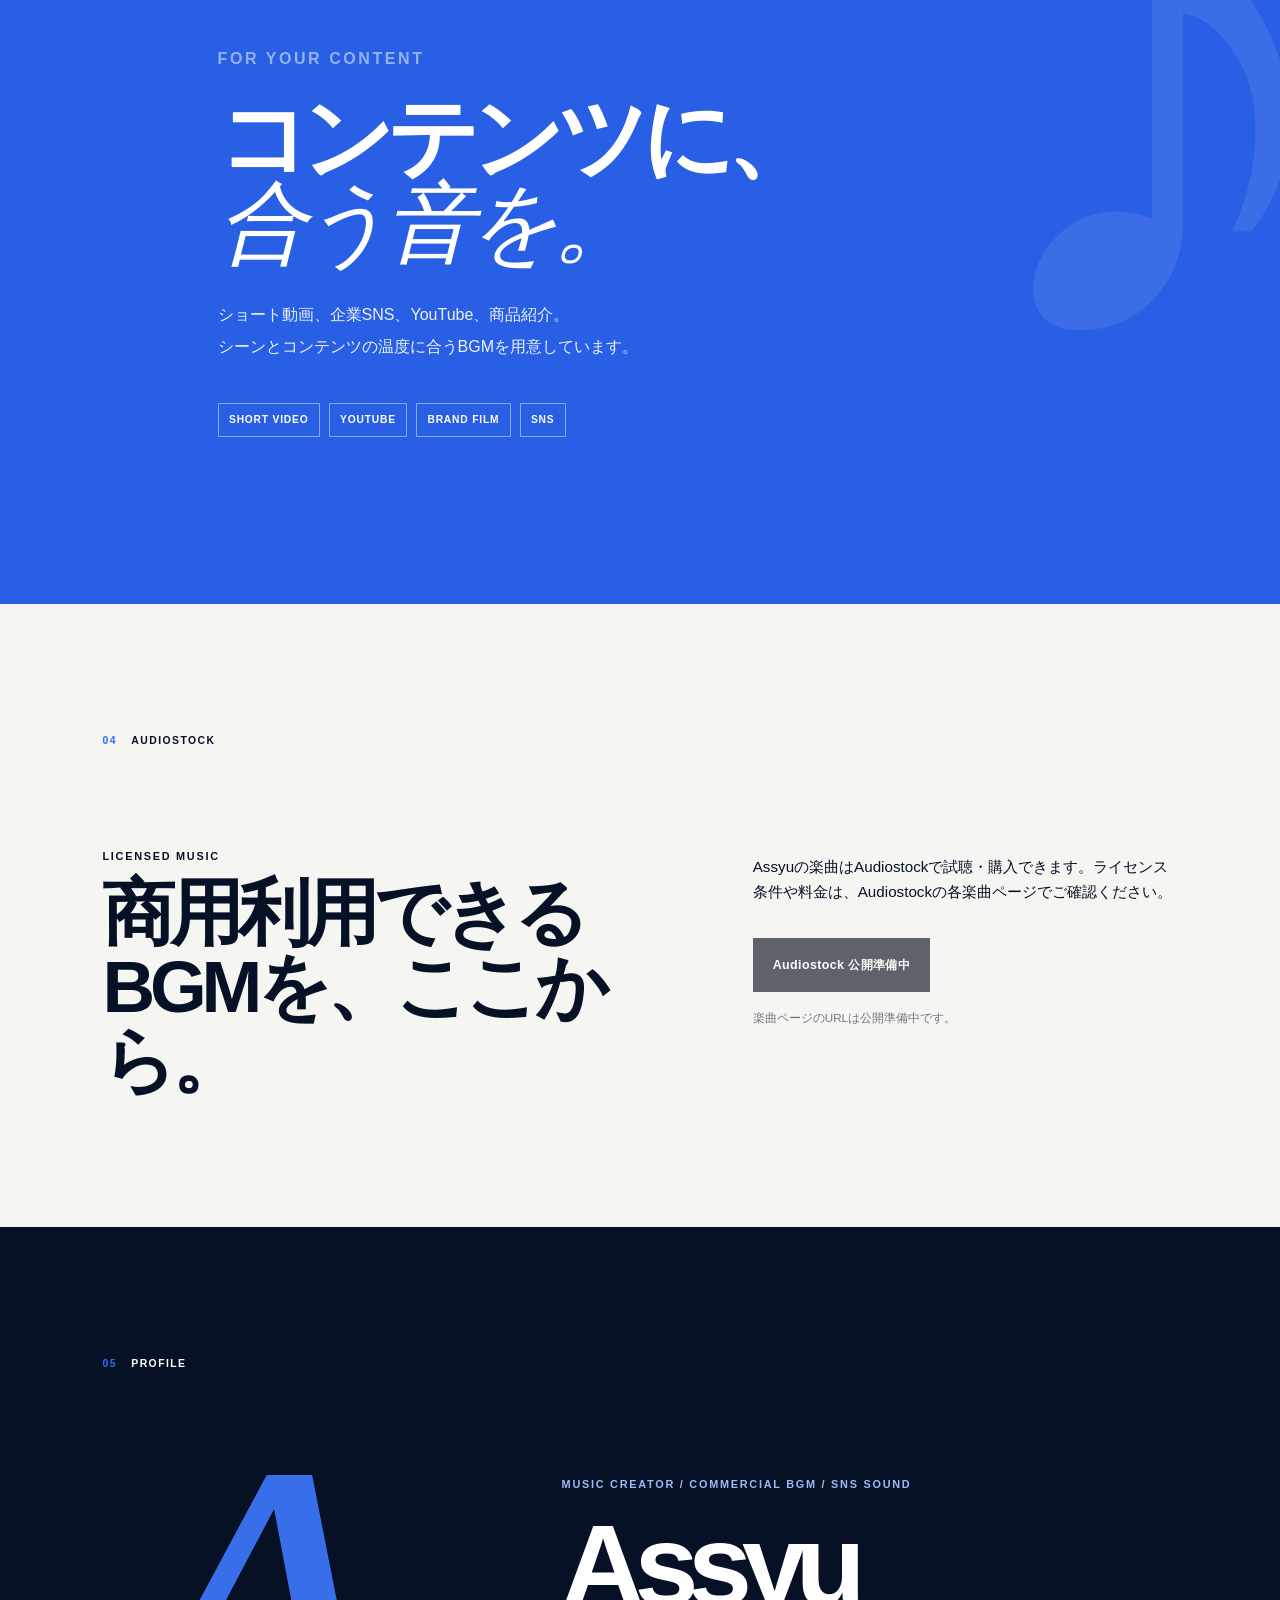
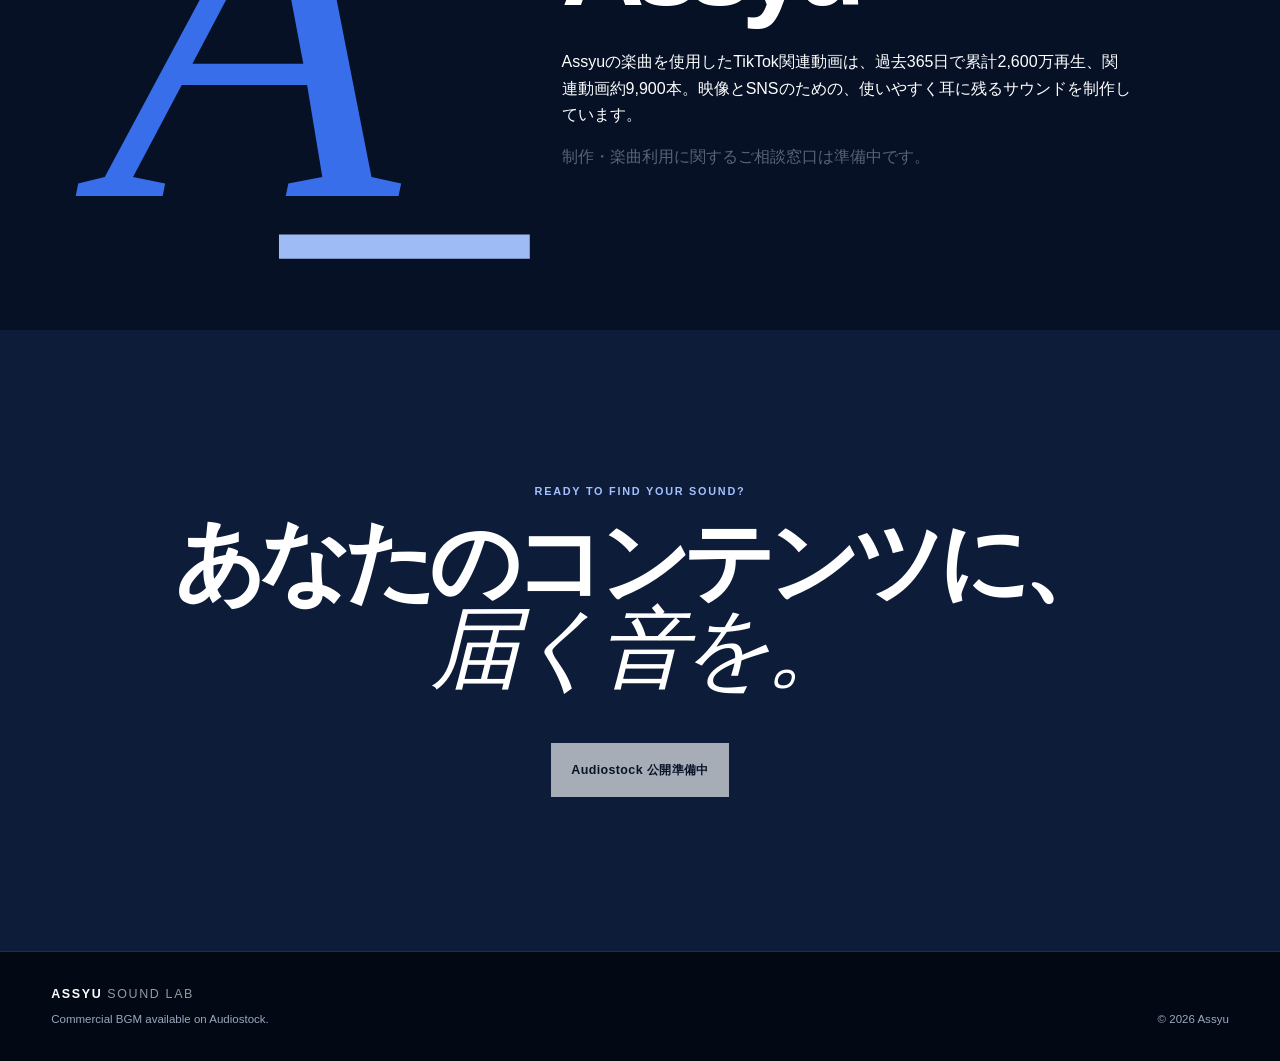
==== commit 53ee6746: "Add SoundOn analytics report image" ====
--- a/index.html
+++ b/index.html
@@ -20,6 +20,7 @@
   <link rel="stylesheet" href="assets/assyu/review-fixes.css">
   <link rel="stylesheet" href="assets/assyu/tunecore-report.css">
   <link rel="stylesheet" href="assets/assyu/cta-status.css">
+  <link rel="stylesheet" href="assets/assyu/soundon-report.css">
 </head>
 <body>
   <a class="skip-link" href="#main">本文へ移動</a>
@@ -86,11 +87,10 @@
           <h3>響きは、<br>次の表現へ。</h3>
           <p>Assyuの楽曲を使用したTikTok関連動画について、SoundOn Analyticsに表示された過去365日の集計値を掲載しています。数値は取得時点のもので、Assyu本人のTikTokアカウント再生数ではありません。</p>
         </div>
-        <div class="analytics-card" role="img" aria-label="TikTok関連動画の実績を示す分析カード">
-          <div class="analytics-head"><span class="dot"></span> SoundOn Analytics <small>LAST 365 DAYS</small></div>
-          <div class="chart"><i></i><i></i><i></i><i></i><i></i><i></i><i></i><i></i><i></i><i></i><b></b></div>
-          <div class="analytics-foot"><strong>26.0M</strong><span>Related video views</span></div>
-        </div>
+        <figure class="analytics-card analytics-report">
+          <img src="assets/assyu/soundon-report.png" alt="SoundOn Analyticsの過去365日実績。TikTok関連動画は9.9K本、再生回数は26.0M、いいね数は1.1M。">
+          <figcaption>SoundOn Analytics / Last 365 days</figcaption>
+        </figure>
       </div>
       <aside class="tunecore-panel" aria-labelledby="tunecore-title">
         <div class="tunecore-copy">
--- a/assets/assyu/soundon-report.css
+++ b/assets/assyu/soundon-report.css
@@ -0,0 +1,18 @@
+.analytics-report {
+  min-height: 0;
+  margin: 0;
+  padding: .75rem;
+}
+
+.analytics-report img {
+  display: block;
+  width: 100%;
+  height: auto;
+}
+
+.analytics-report figcaption {
+  margin-top: .65rem;
+  color: #63718a;
+  font-size: .65rem;
+  letter-spacing: .04em;
+}
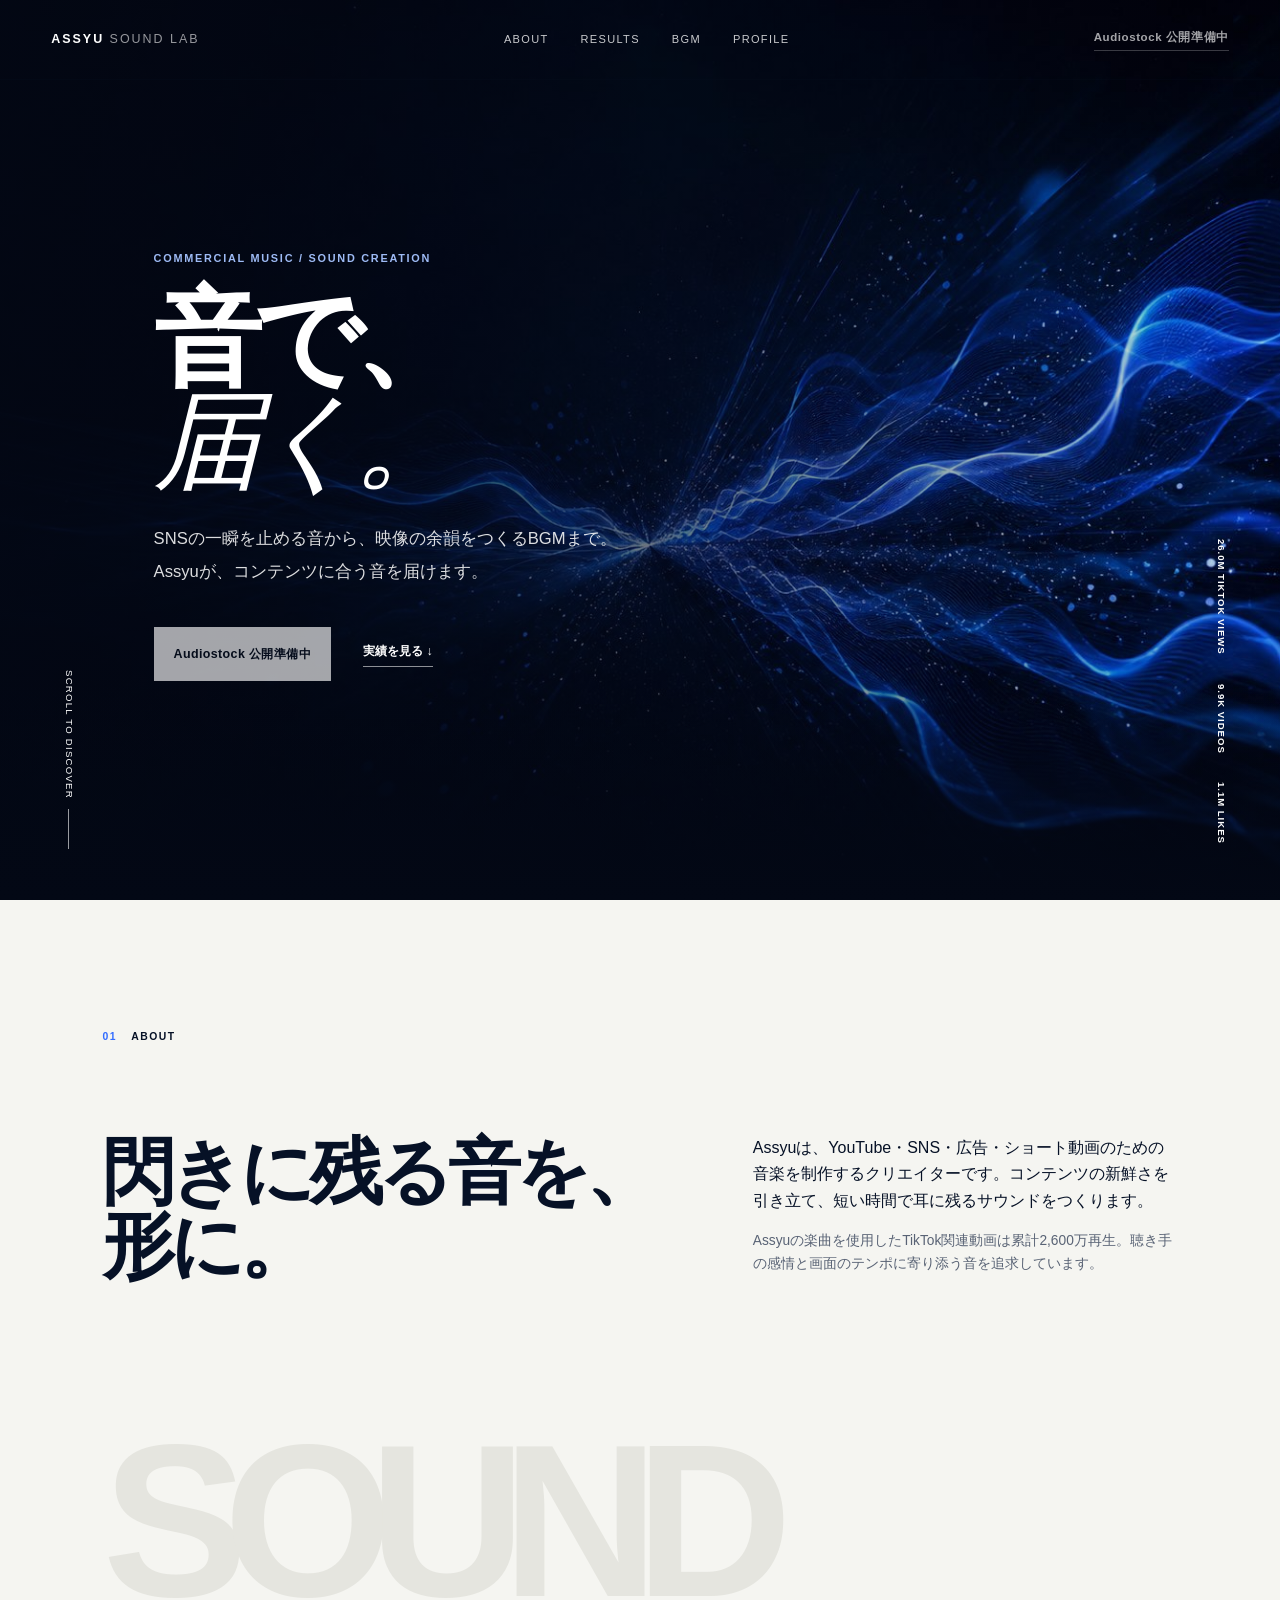
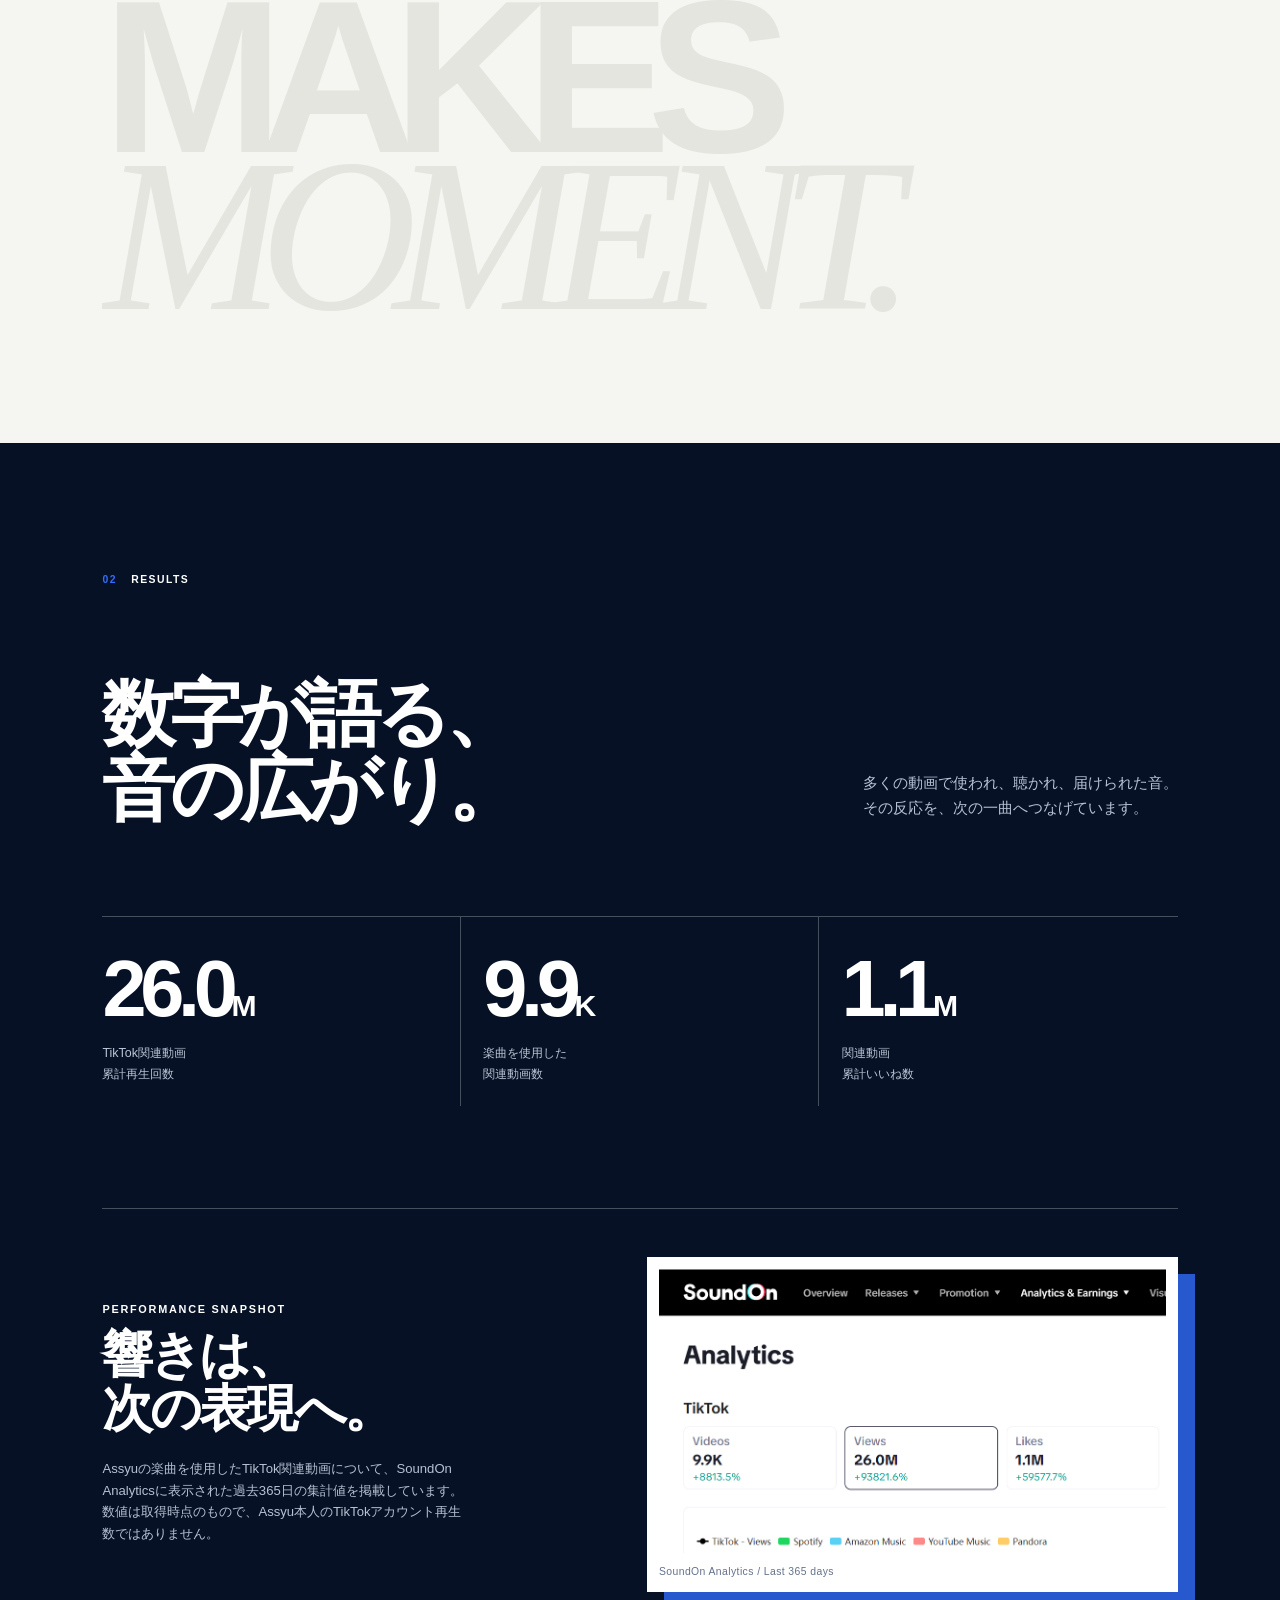
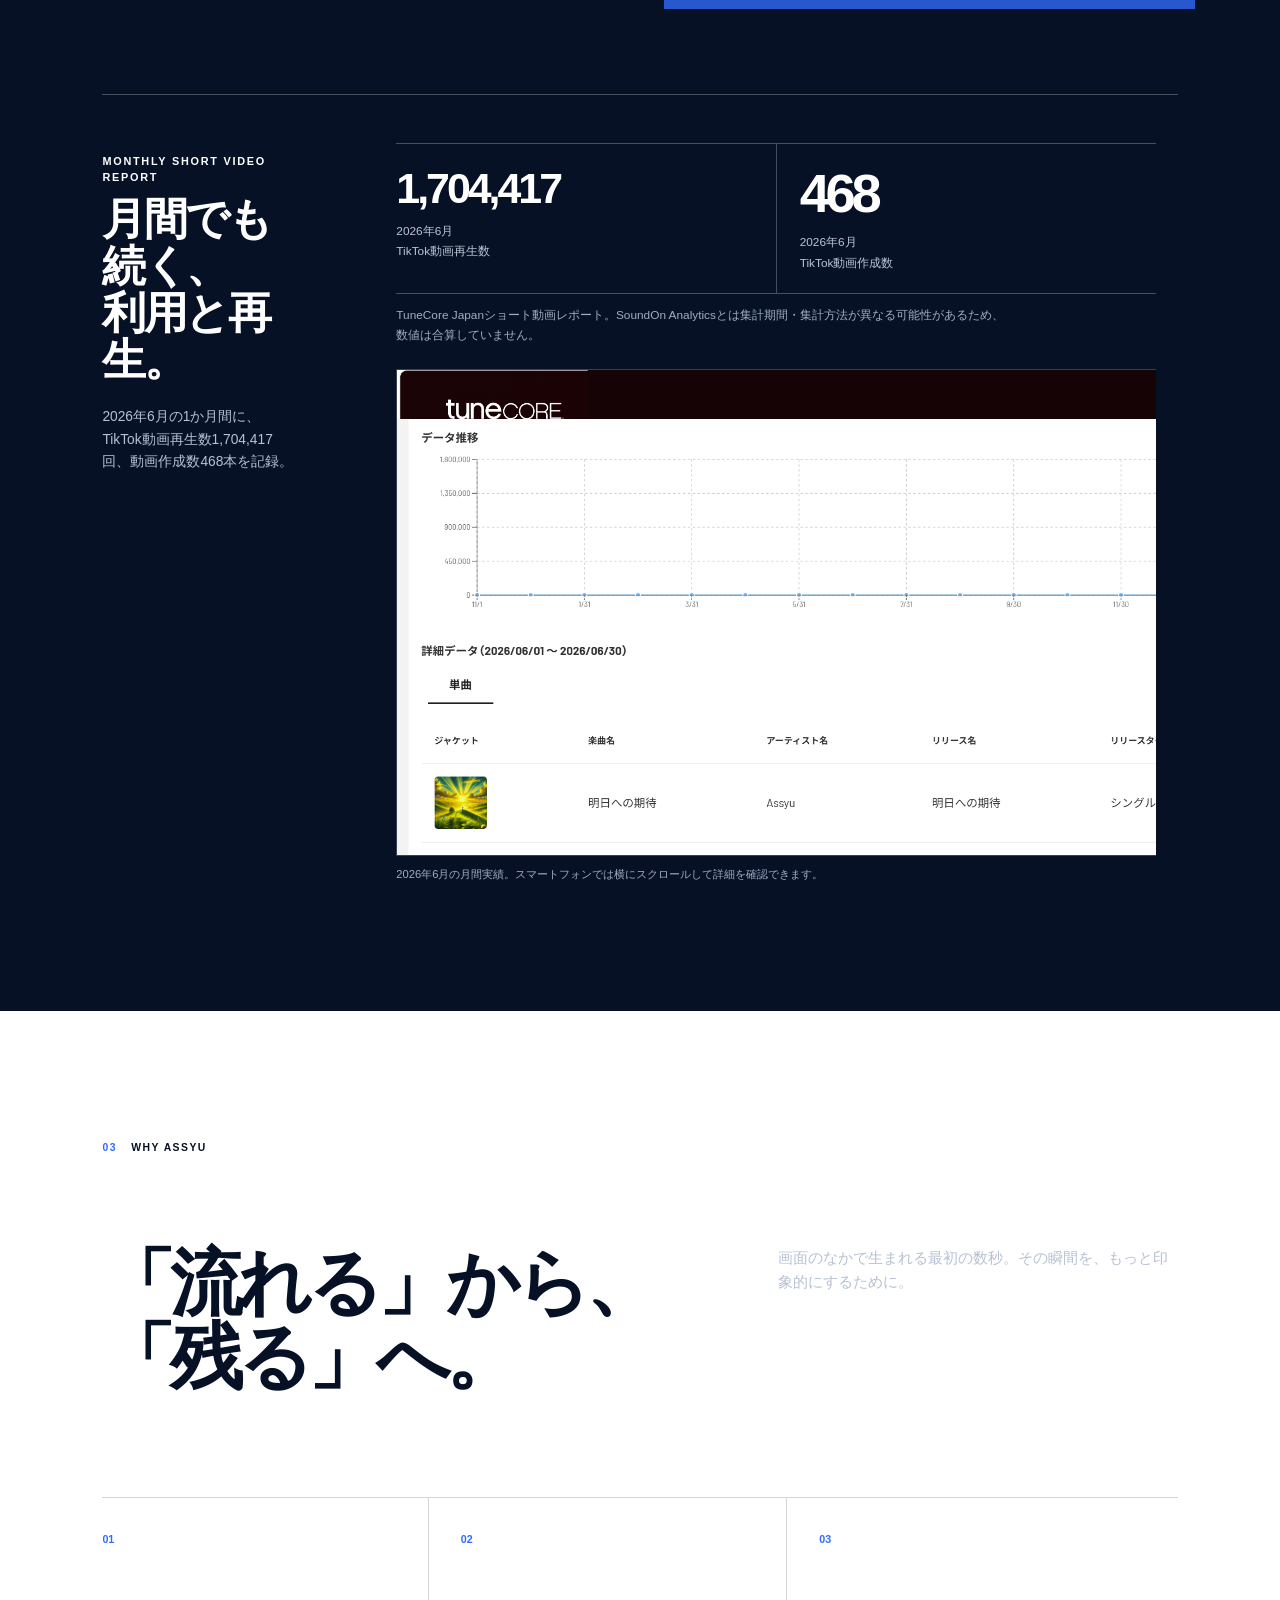
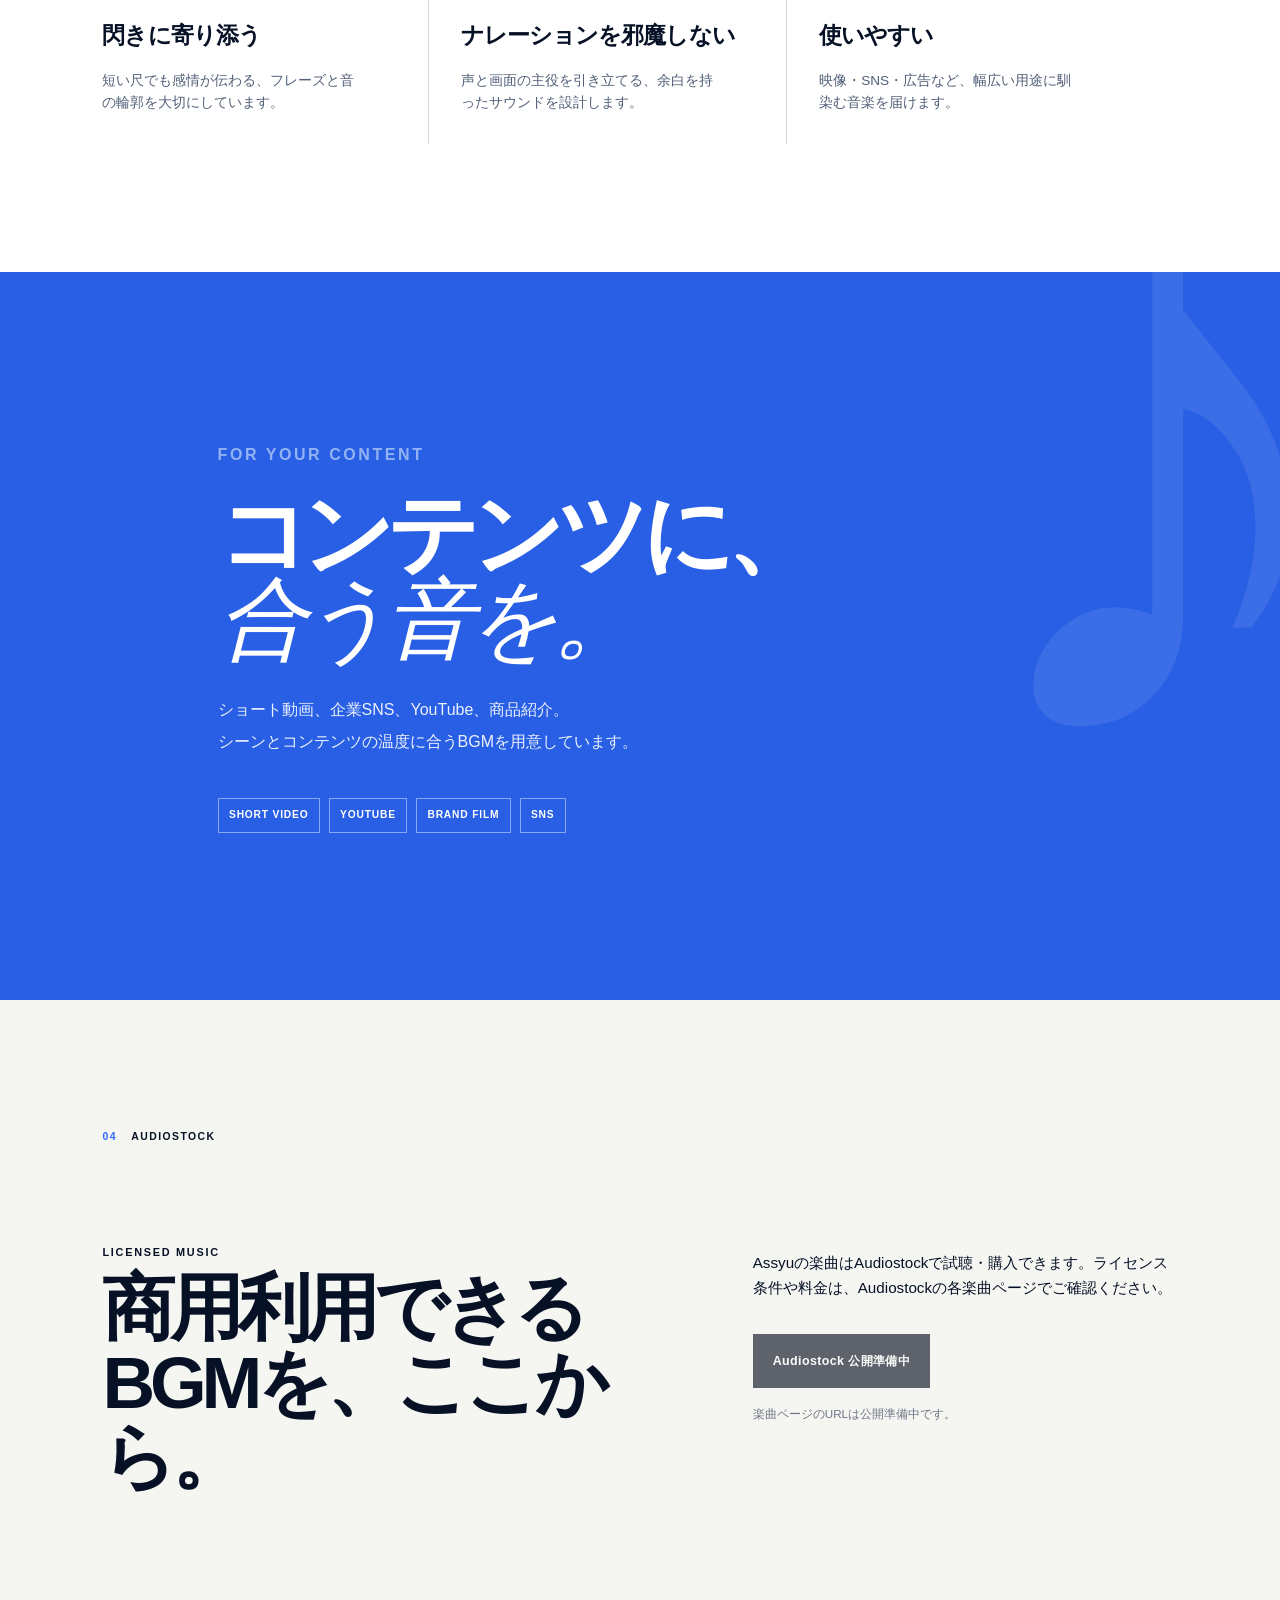
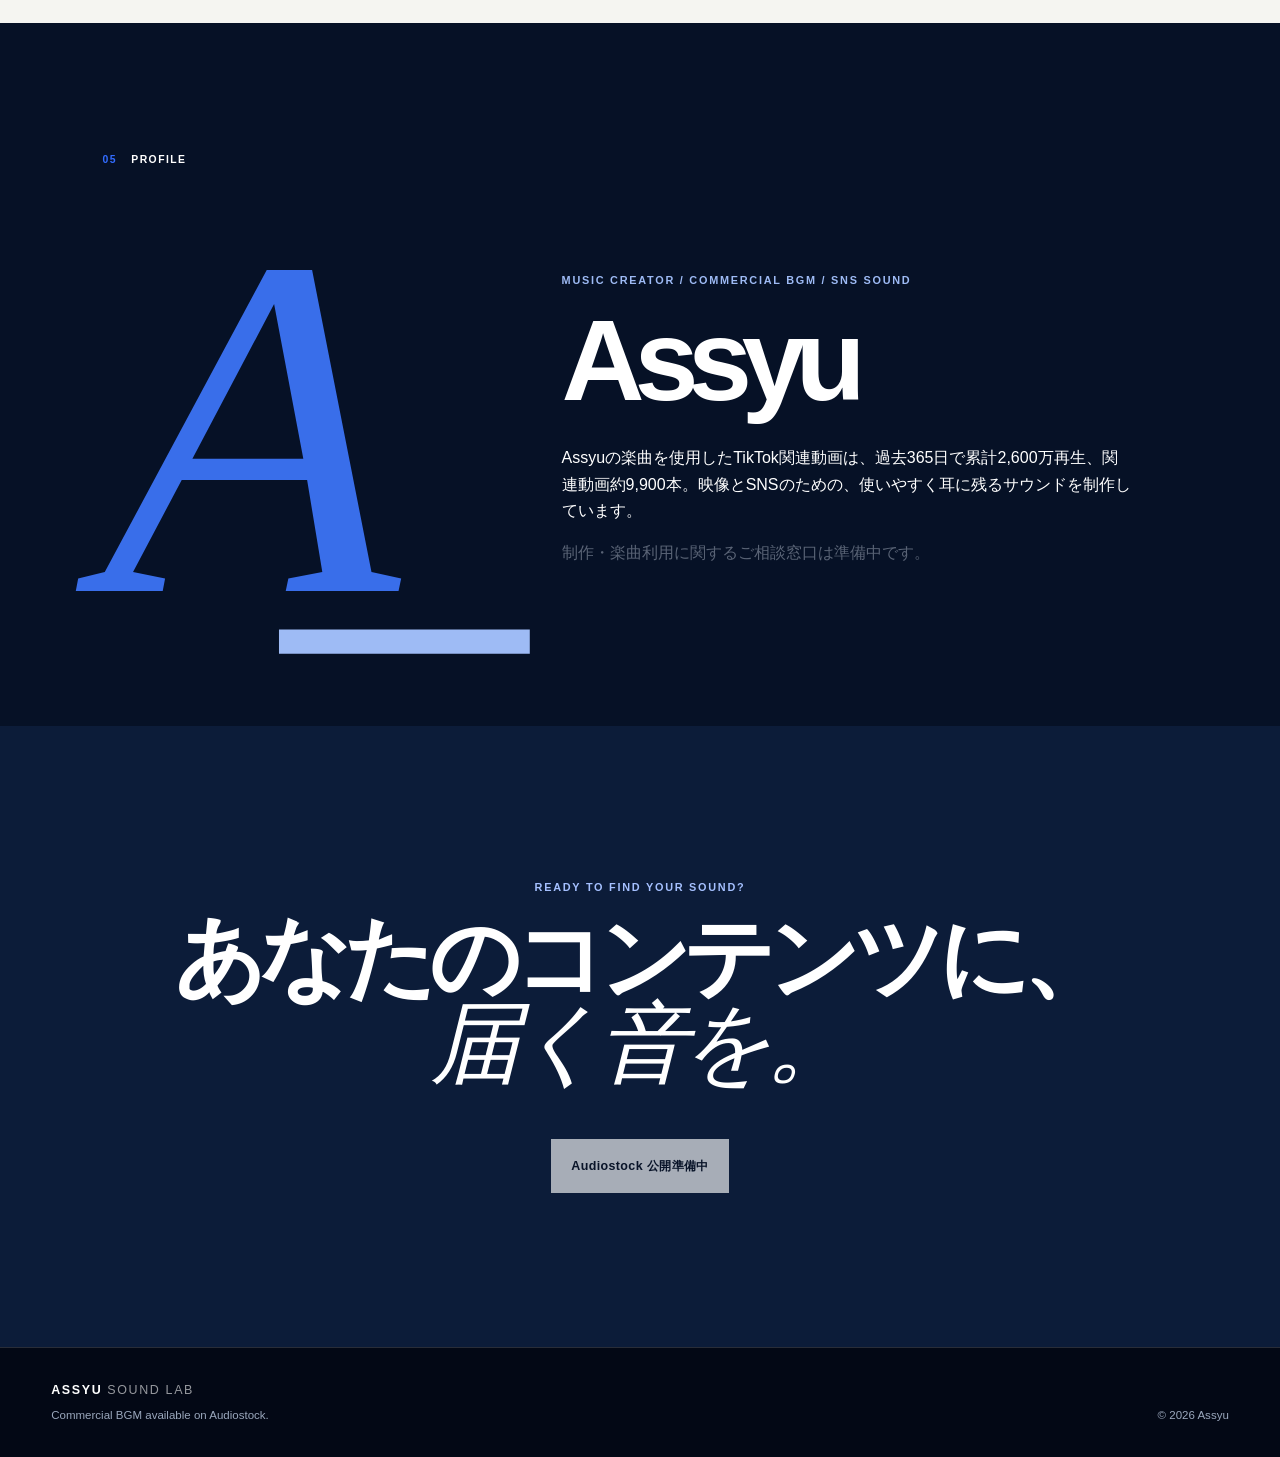
==== commit 335f361e: "Add TuneCore monthly performance evidence" ====
--- a/index.html
+++ b/index.html
@@ -96,18 +96,17 @@
         <div class="tunecore-copy">
           <p class="eyebrow">MONTHLY SHORT VIDEO REPORT</p>
           <h3 id="tunecore-title">月間でも続く、<br>利用と再生。</h3>
-          <p>TuneCore Japanのショート動画レポートでは、2026年6月の1か月間に「明日への期待」がTikTokで1,704,417回再生され、468本の動画が作成されました。</p>
+          <p>2026年6月の1か月間に、TikTok動画再生数1,704,417回、動画作成数468本を記録。</p>
         </div>
         <div class="tunecore-detail">
           <div class="tunecore-stats" aria-label="TuneCore Japanの2026年6月実績">
-            <article><strong>1.70<span>M</span></strong><p>2026年6月<br>TikTok動画再生数</p></article>
+            <article><strong class="exact-count">1,704,417</strong><p>2026年6月<br>TikTok動画再生数</p></article>
             <article><strong>468</strong><p>2026年6月<br>TikTok動画作成数</p></article>
           </div>
-          <p class="source-note">TuneCore Japanショート動画レポート、2026年6月1日〜6月30日。SoundOn Analyticsとは集計期間・集計方法が異なる可能性があるため、数値は合算していません。</p>
-          <!-- 公開前に個人情報・アカウント情報をマスキングした assets/tunecore-june-report.png に差し替えます。 -->
-          <figure class="report-placeholder" role="img" aria-label="TuneCore Japanショート動画レポート画像の差し替え用プレースホルダー">
-            <span>REPORT IMAGE</span>
-            <figcaption>公開前に加工済みのレポート画像を配置予定</figcaption>
+          <p class="source-note">TuneCore Japanショート動画レポート。SoundOn Analyticsとは集計期間・集計方法が異なる可能性があるため、数値は合算していません。</p>
+          <figure class="tunecore-report">
+            <img src="assets/assyu/tunecore-june-report.png" alt="TuneCore Japanショート動画レポート。対象期間は2026年6月1日から6月30日。明日への期待、Assyu、TikTok動画再生数1,704,417回、動画作成数468本、および月間推移グラフ。">
+            <figcaption>2026年6月の月間実績。スマートフォンでは横にスクロールして詳細を確認できます。</figcaption>
           </figure>
         </div>
       </aside>
--- a/assets/assyu/tunecore-report.css
+++ b/assets/assyu/tunecore-report.css
@@ -47,6 +47,11 @@
   font-size: .4em;
 }
 
+.tunecore-stats strong.exact-count {
+  font-size: clamp(1.8rem, 3.35vw, 3.5rem);
+  letter-spacing: -.07em;
+}
+
 .tunecore-stats p,
 .source-note {
   margin: .7rem 0 0;
@@ -82,6 +87,27 @@
   font-size: .7rem;
 }
 
+.tunecore-report {
+  max-width: 760px;
+  margin: 1.5rem 0 0;
+  overflow-x: auto;
+  -webkit-overflow-scrolling: touch;
+}
+
+.tunecore-report img {
+  display: block;
+  width: 1200px;
+  max-width: none;
+  height: auto;
+  border: 1px solid rgba(255, 255, 255, .2);
+}
+
+.tunecore-report figcaption {
+  margin-top: .55rem;
+  color: #9faec3;
+  font-size: .7rem;
+}
+
 @media (max-width: 800px) {
   .tunecore-panel {
     grid-template-columns: 1fr;
@@ -105,4 +131,8 @@
   .report-placeholder {
     min-height: 98px;
   }
+
+  .tunecore-report {
+    max-width: none;
+  }
 }
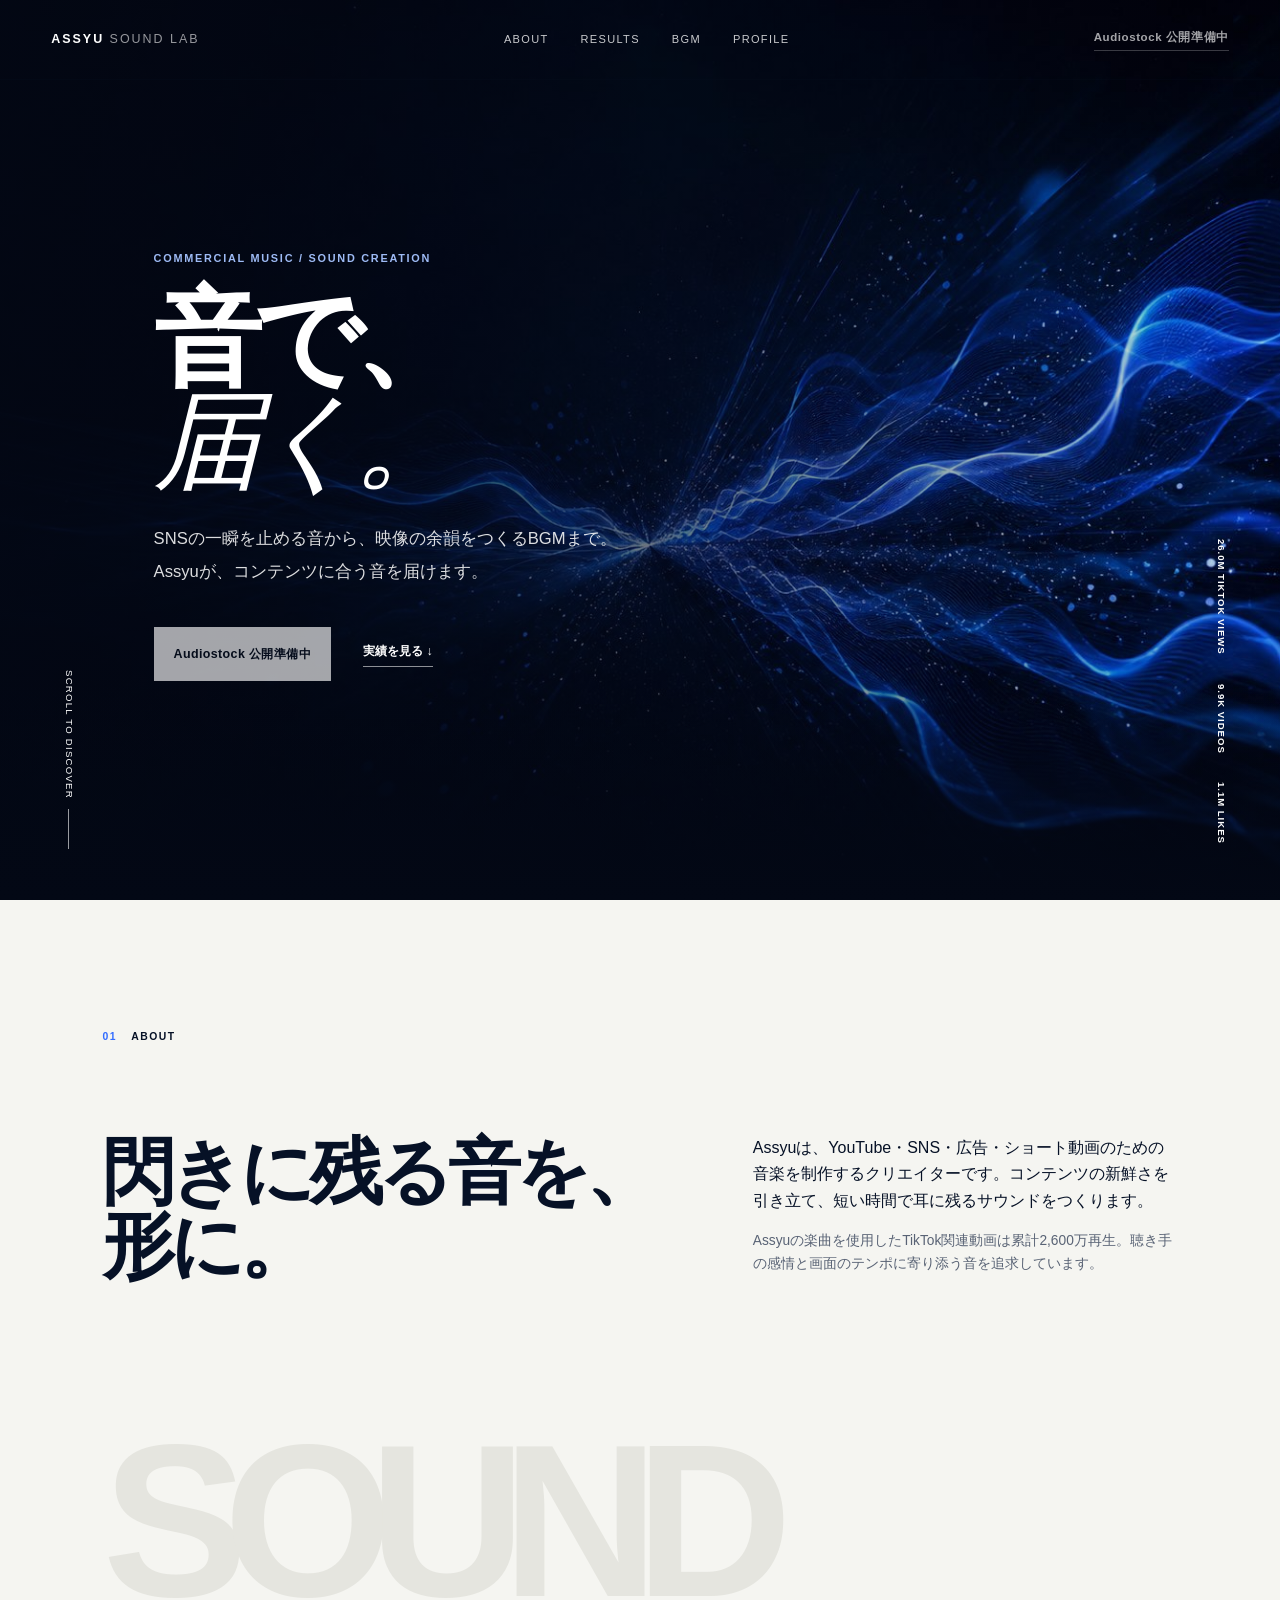
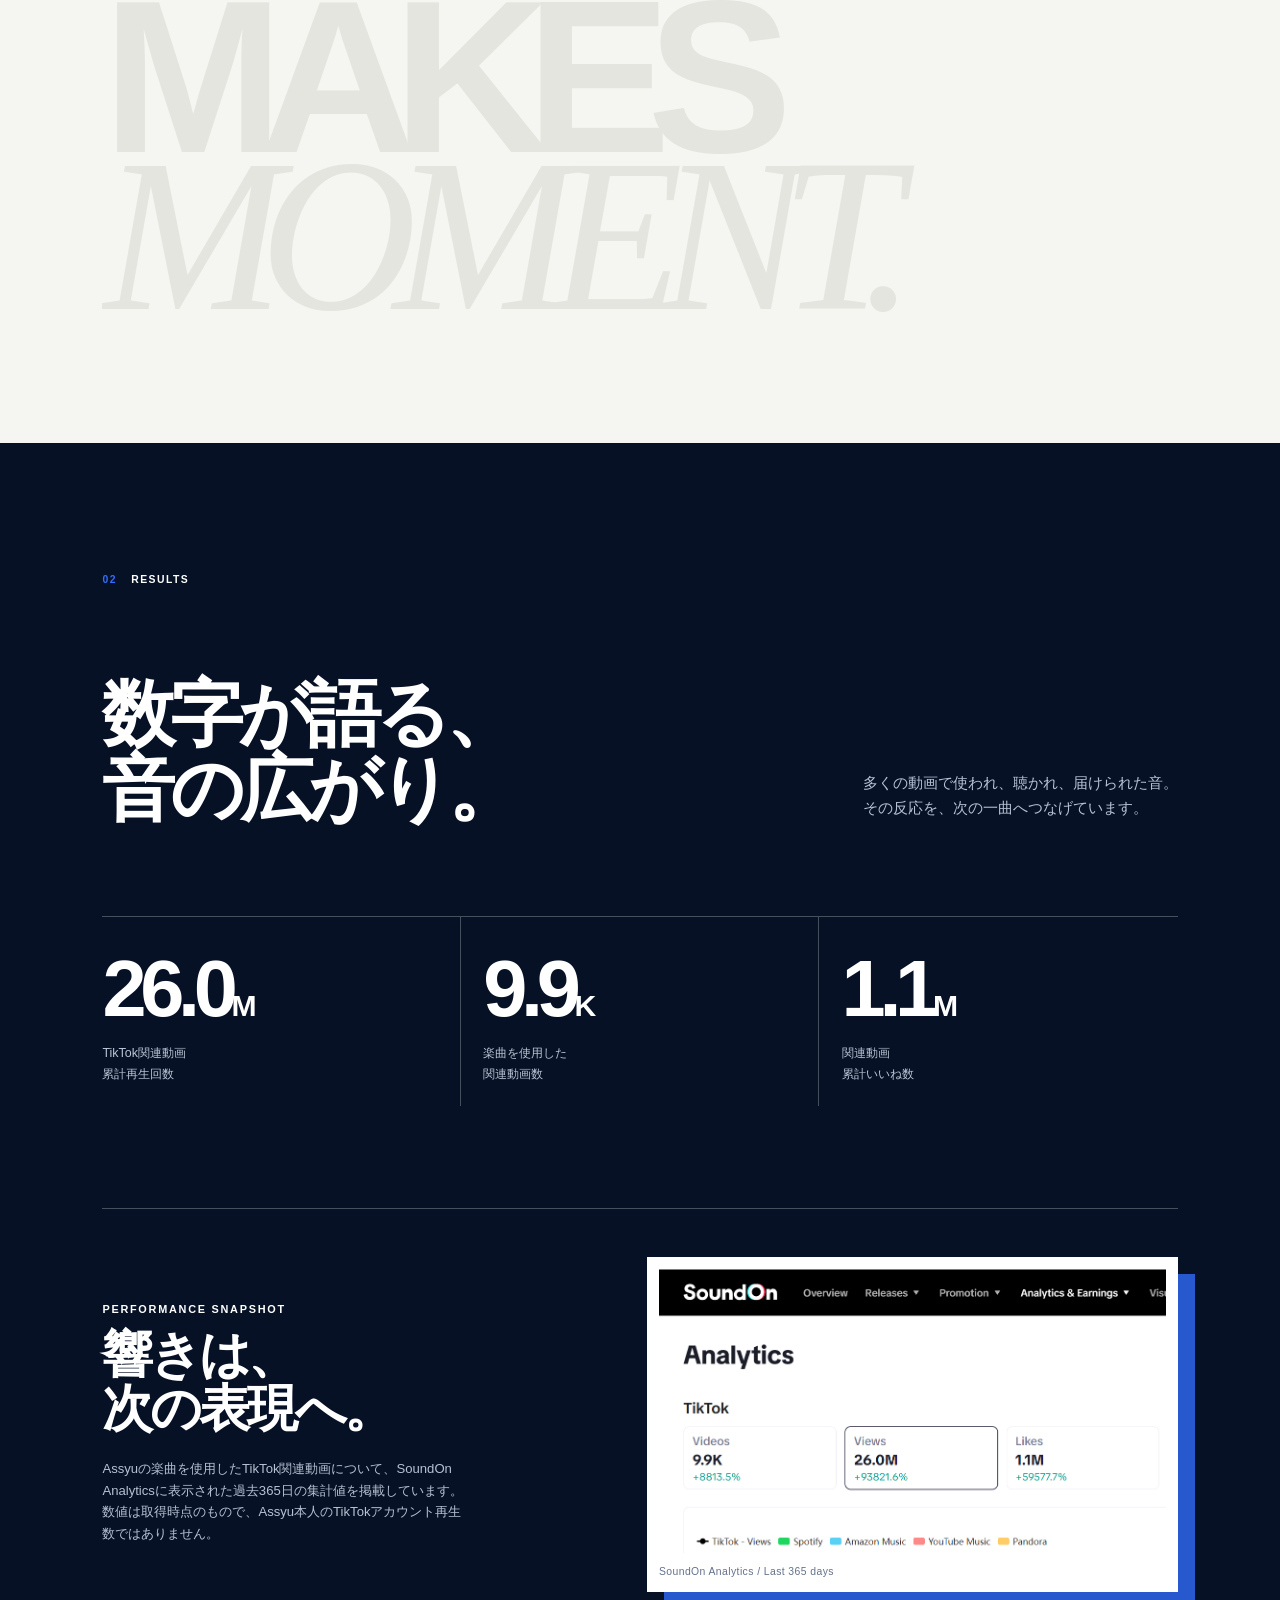
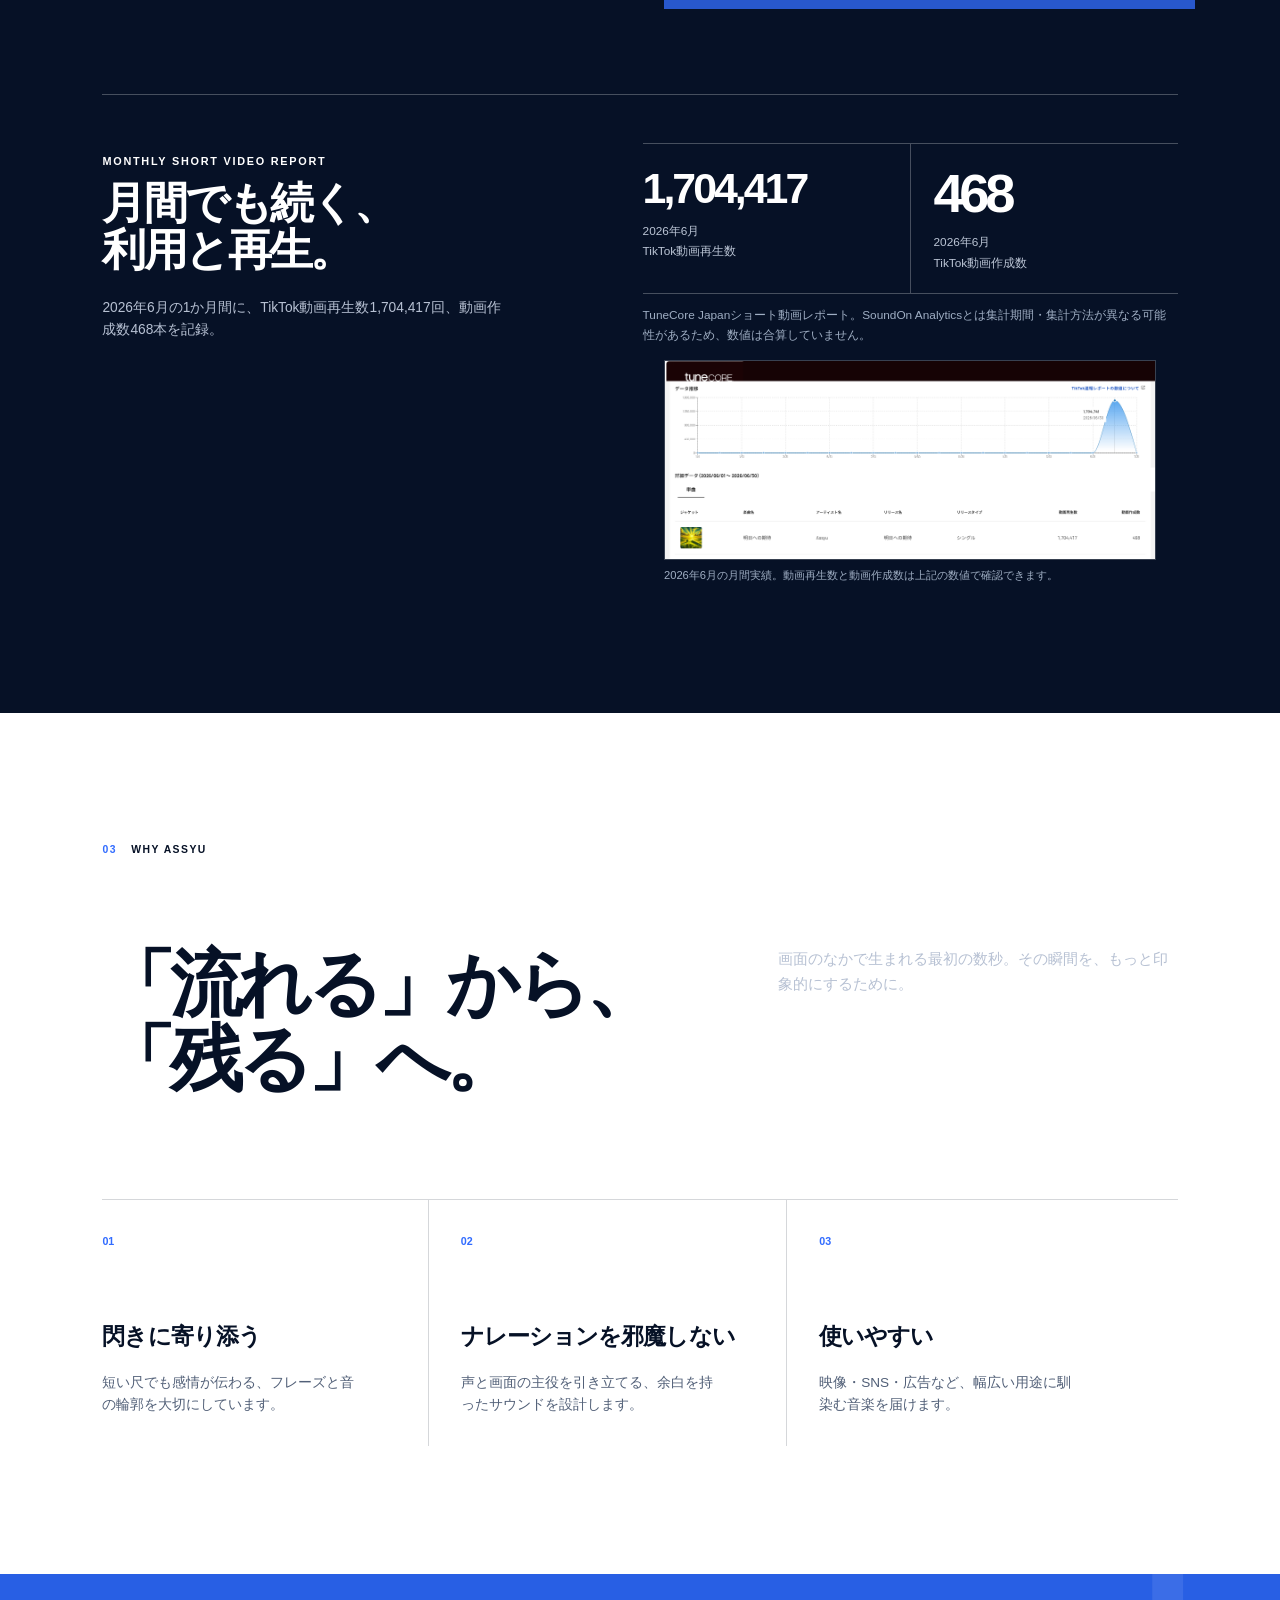
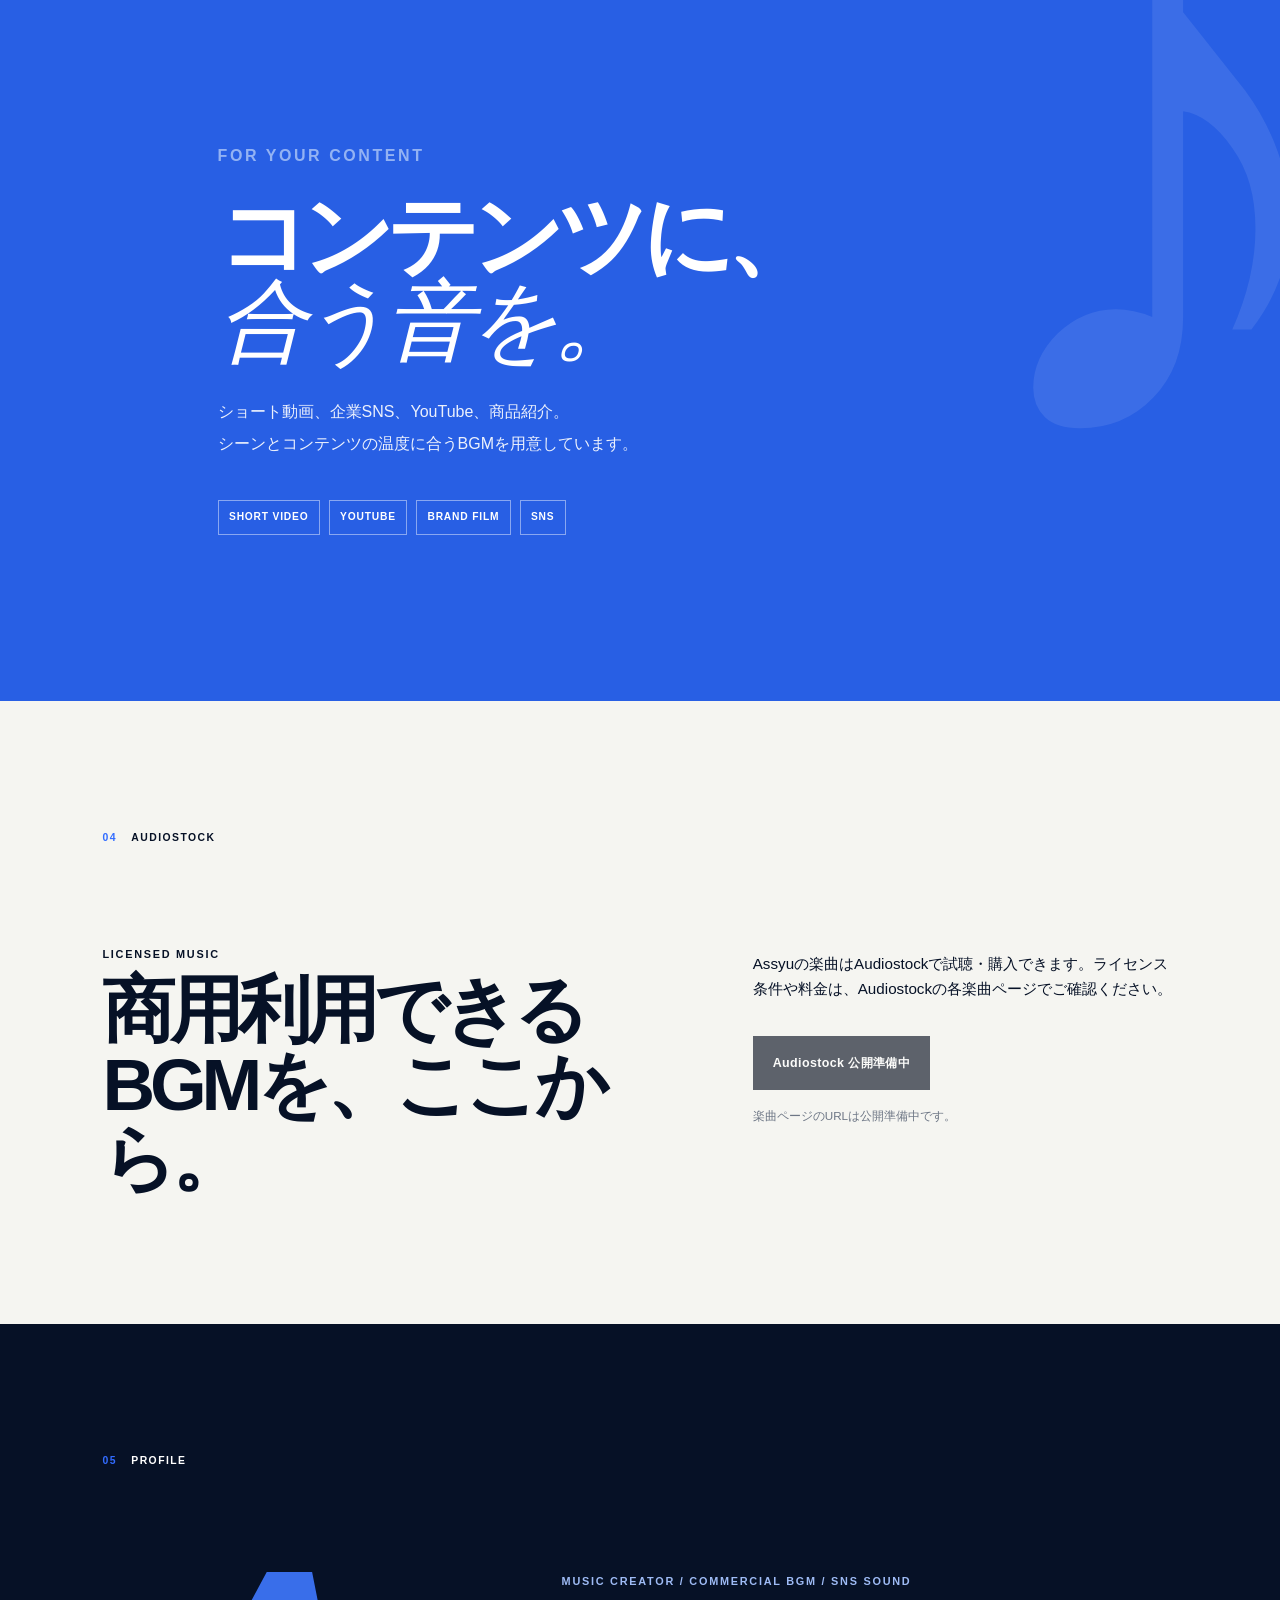
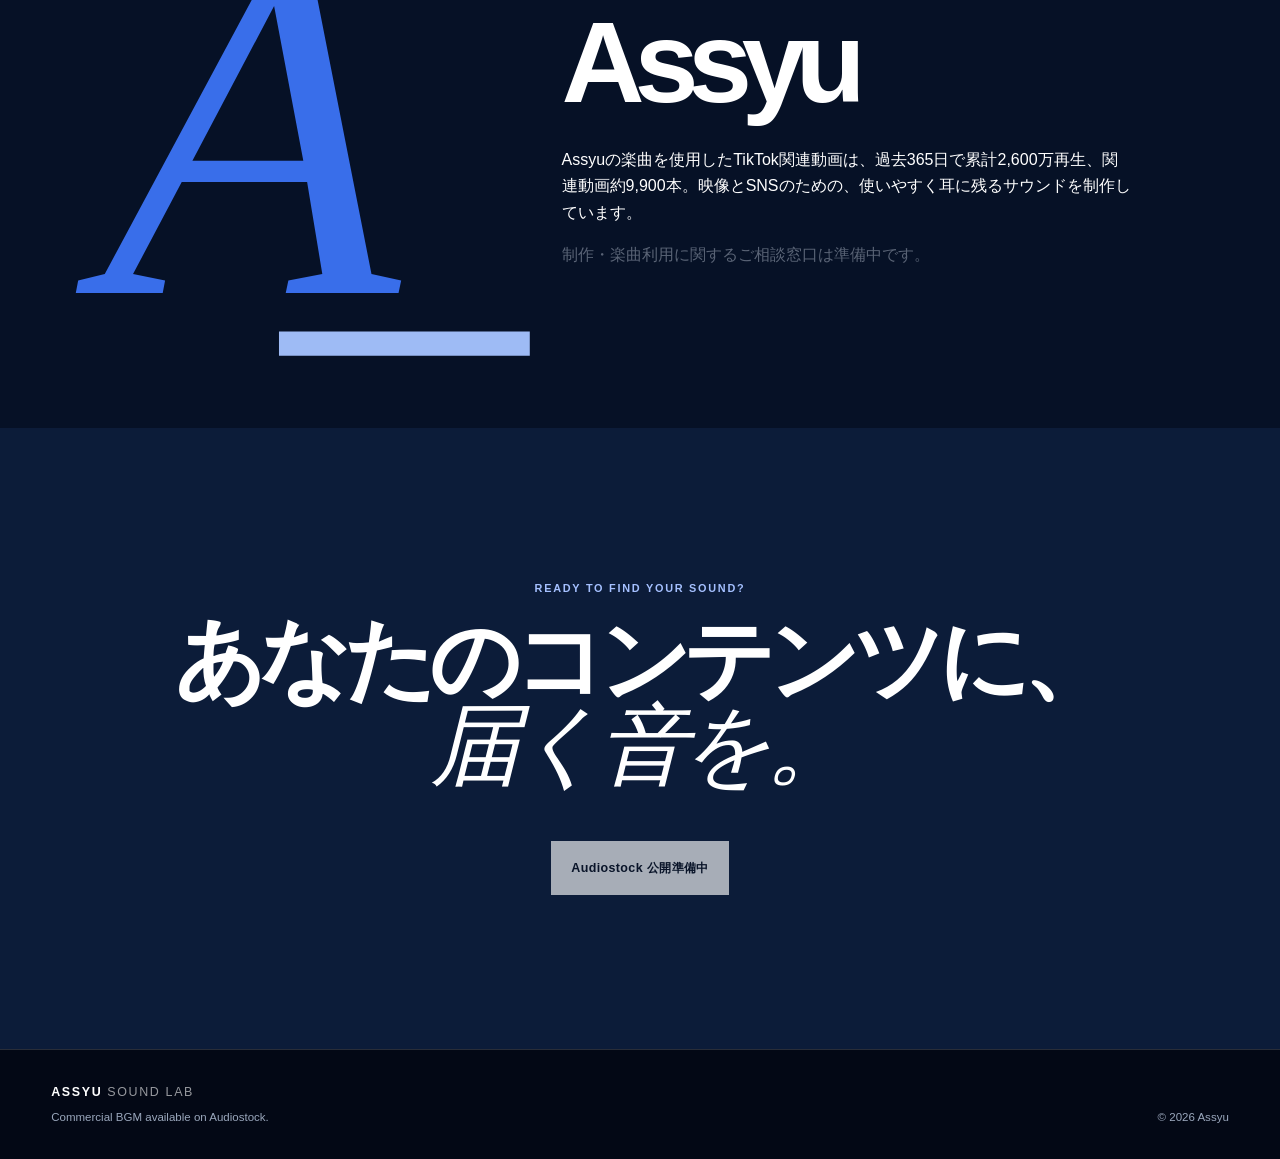
==== commit 29f1e3c8: "Fix TuneCore mobile image sizing" ====
--- a/index.html
+++ b/index.html
@@ -106,7 +106,7 @@
           <p class="source-note">TuneCore Japanショート動画レポート。SoundOn Analyticsとは集計期間・集計方法が異なる可能性があるため、数値は合算していません。</p>
           <figure class="tunecore-report">
             <img src="assets/assyu/tunecore-june-report.png" alt="TuneCore Japanショート動画レポート。対象期間は2026年6月1日から6月30日。明日への期待、Assyu、TikTok動画再生数1,704,417回、動画作成数468本、および月間推移グラフ。">
-            <figcaption>2026年6月の月間実績。スマートフォンでは横にスクロールして詳細を確認できます。</figcaption>
+            <figcaption>2026年6月の月間実績。動画再生数と動画作成数は上記の数値で確認できます。</figcaption>
           </figure>
         </div>
       </aside>
--- a/assets/assyu/tunecore-report.css
+++ b/assets/assyu/tunecore-report.css
@@ -88,22 +88,21 @@
 }
 
 .tunecore-report {
+  width: 92%;
   max-width: 760px;
-  margin: 1.5rem 0 0;
-  overflow-x: auto;
-  -webkit-overflow-scrolling: touch;
+  margin: .9rem auto 0;
 }
 
 .tunecore-report img {
   display: block;
-  width: 1200px;
-  max-width: none;
+  width: 100%;
+  max-width: 100%;
   height: auto;
   border: 1px solid rgba(255, 255, 255, .2);
 }
 
 .tunecore-report figcaption {
-  margin-top: .55rem;
+  margin-top: .4rem;
   color: #9faec3;
   font-size: .7rem;
 }
@@ -133,6 +132,20 @@
   }
 
   .tunecore-report {
-    max-width: none;
+    width: 100%;
+    max-width: 100%;
+    height: auto;
+    display: block;
+    margin: .75rem auto 0;
+    margin-inline: auto;
+    overflow-x: visible;
+  }
+
+  .tunecore-report img {
+    width: 100%;
+    max-width: 100%;
+    height: auto;
+    display: block;
+    margin-inline: auto;
   }
 }
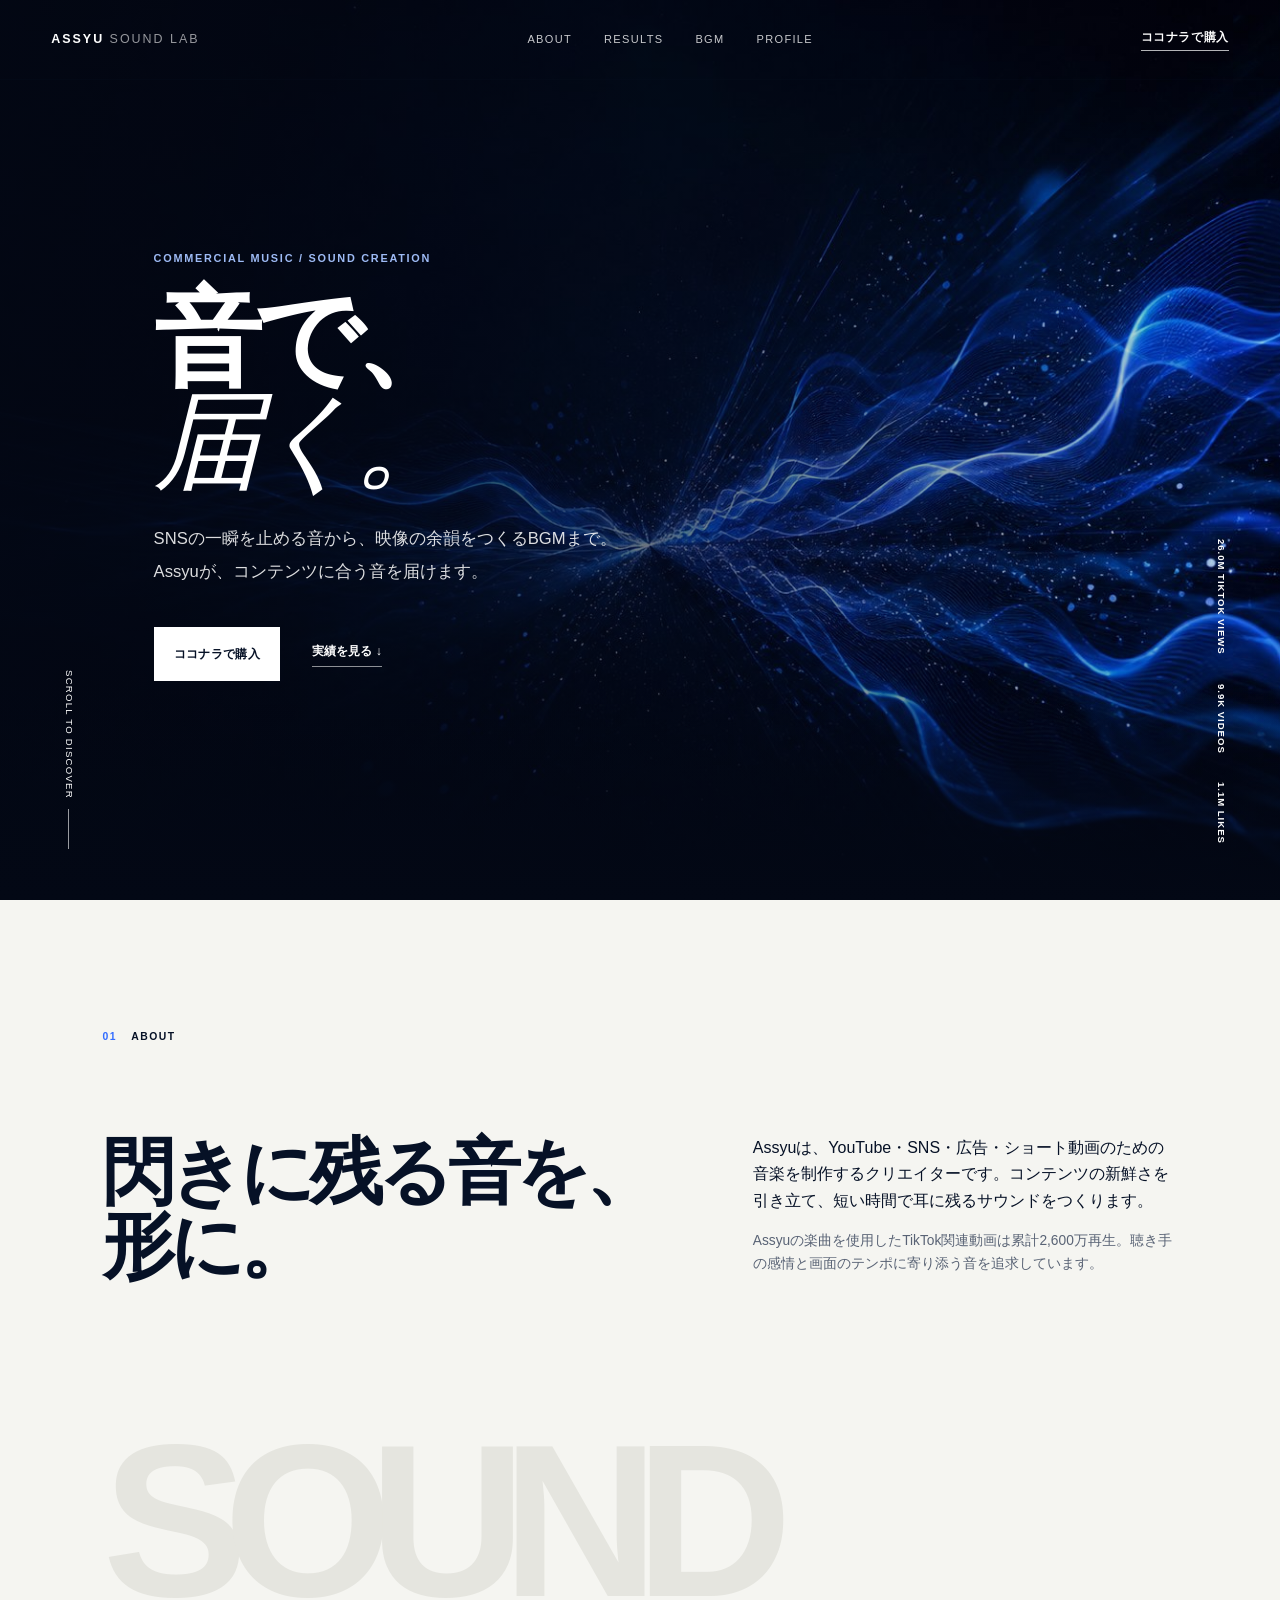
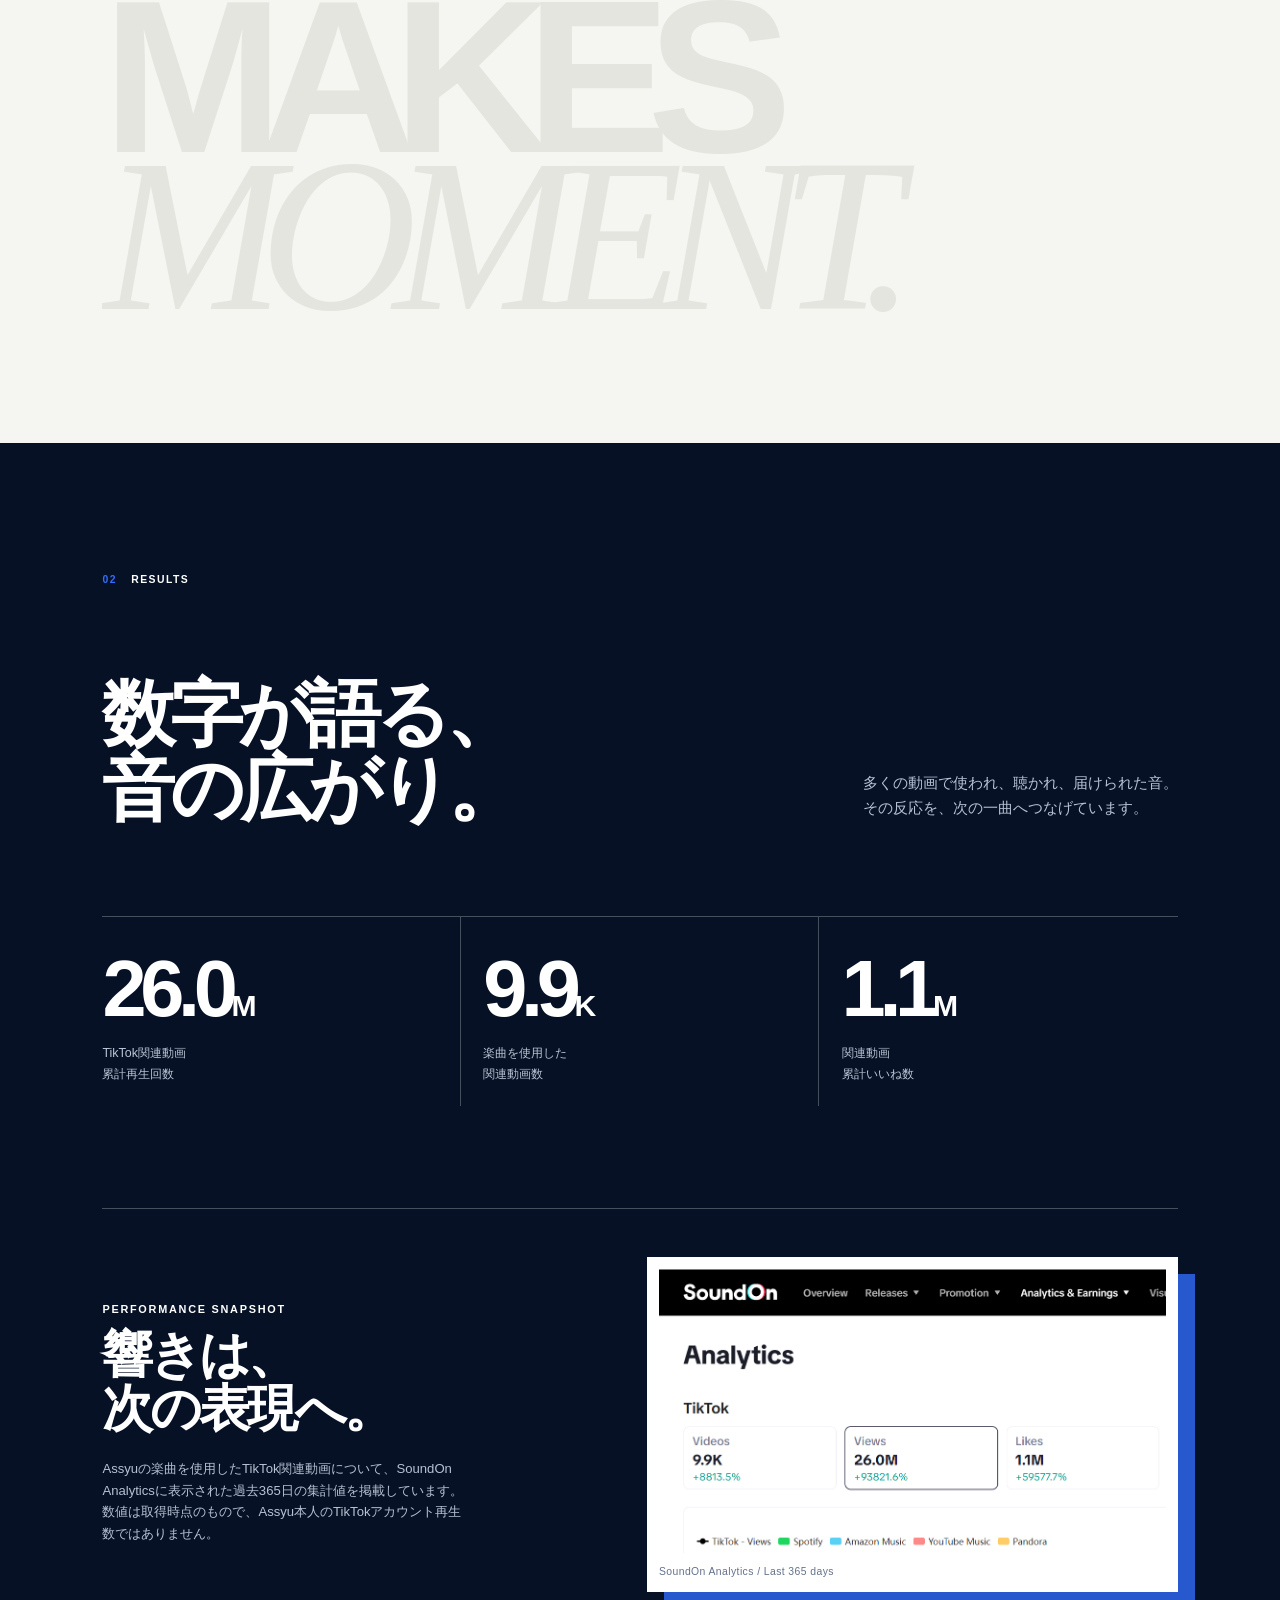
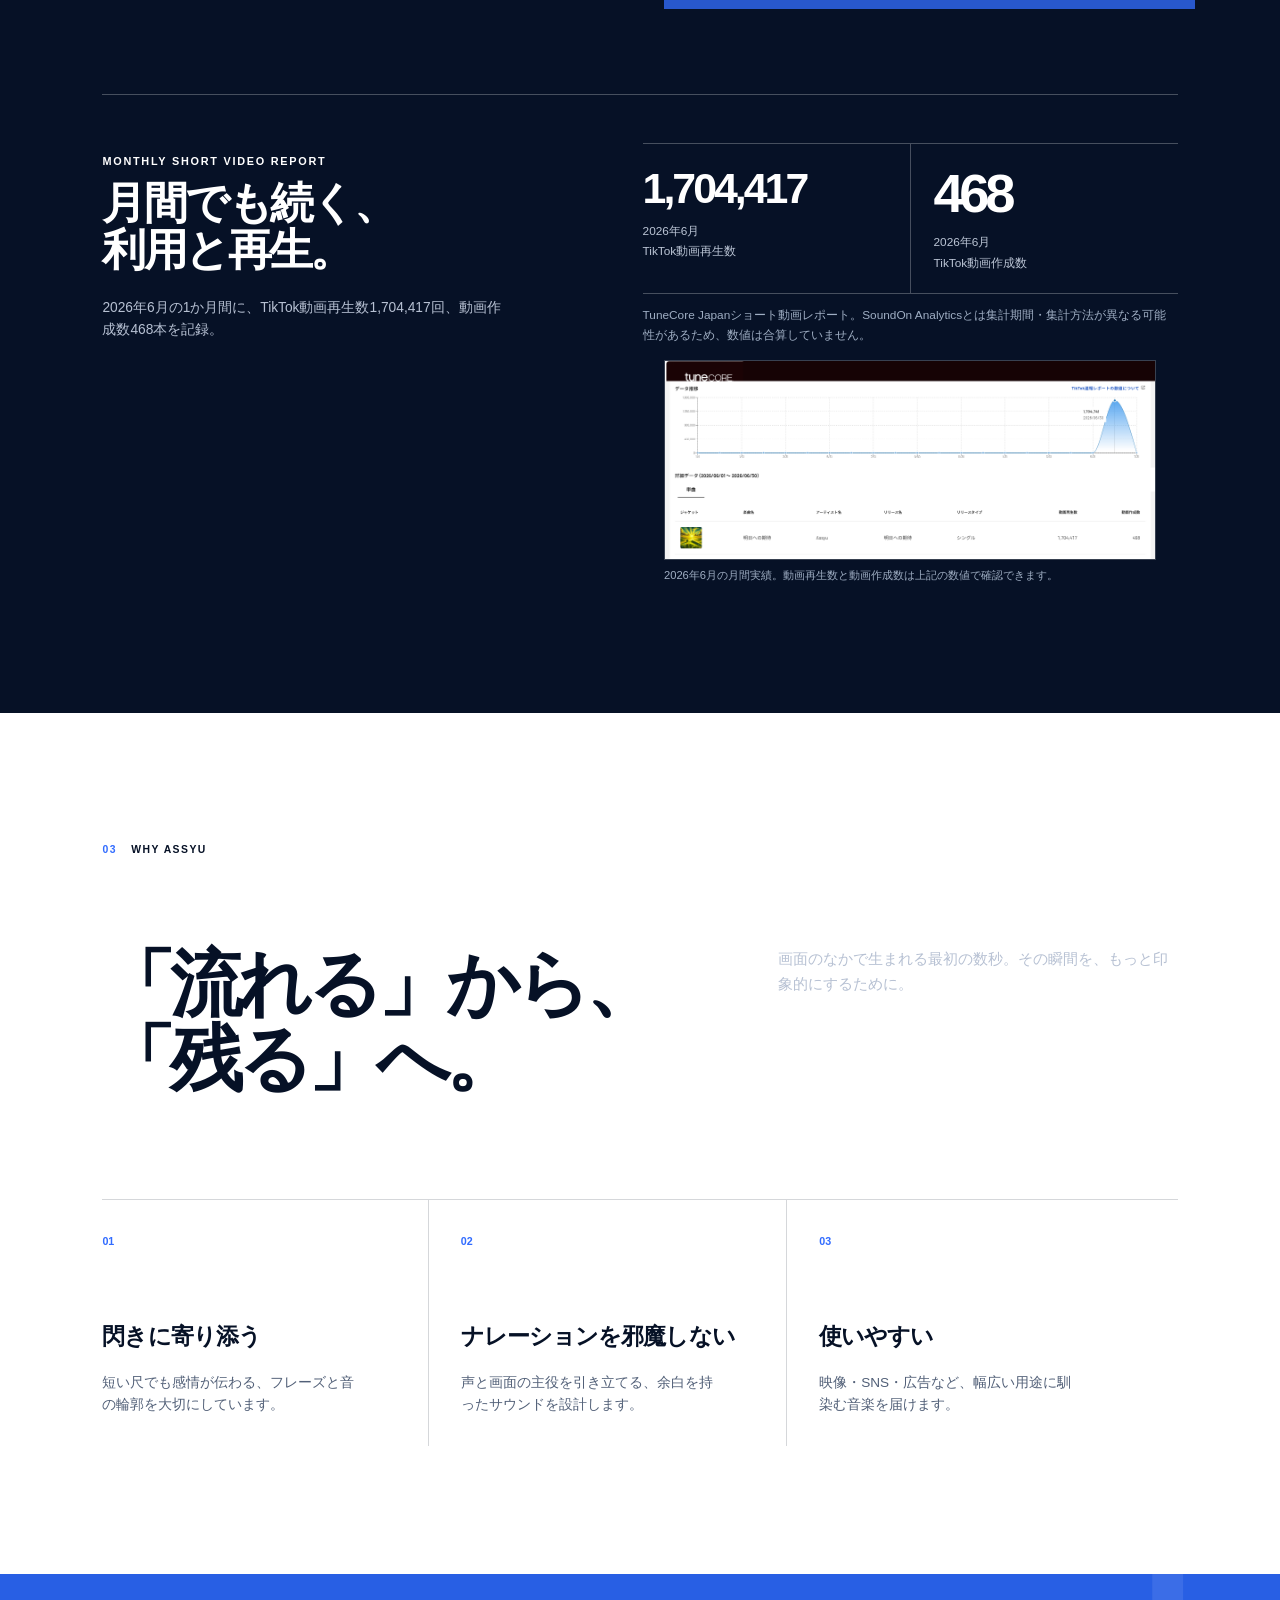
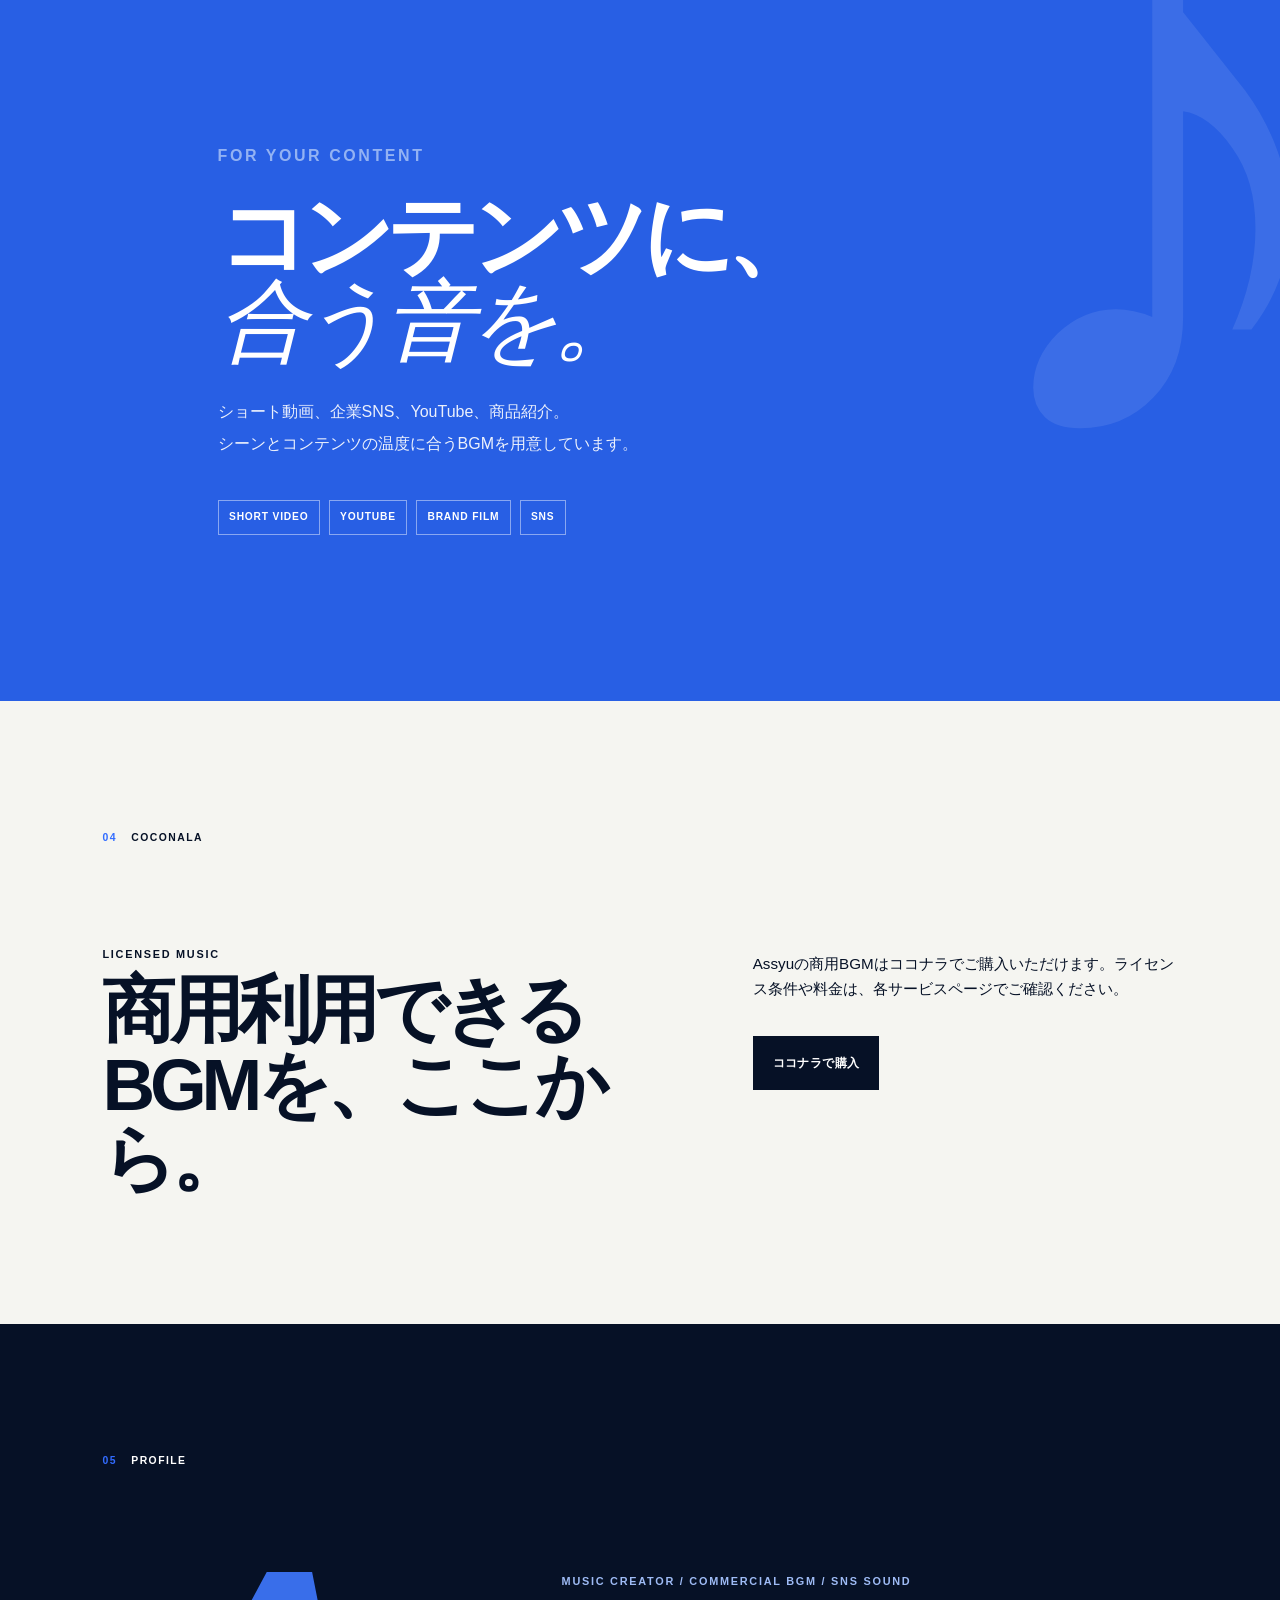
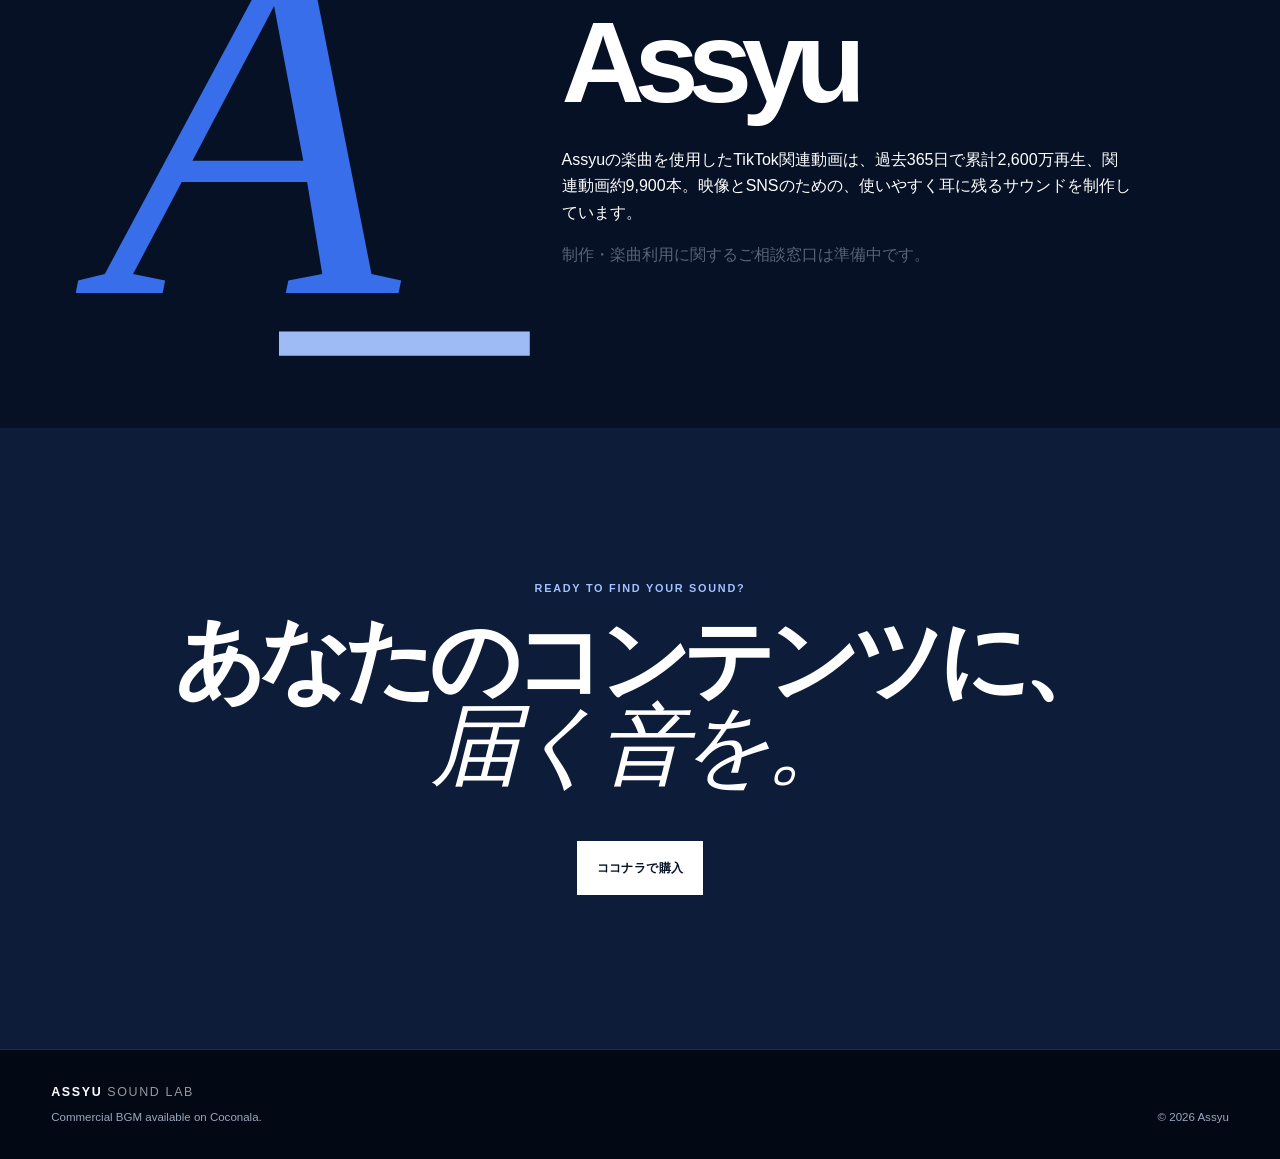
==== commit 59d469d8: "Switch music sales CTA to Coconala" ====
--- a/index.html
+++ b/index.html
@@ -4,7 +4,7 @@
   <meta charset="utf-8">
   <meta name="viewport" content="width=device-width, initial-scale=1">
   <title>Assyu｜商用BGM・SNSサウンドの音楽クリエイター</title>
-  <meta name="description" content="Assyuの楽曲を使用したTikTok関連動画は累計2,600万再生。YouTube・広告・ショート動画・SNSに合う商用BGMをAudiostockで販売しています。">
+  <meta name="description" content="Assyuの楽曲を使用したTikTok関連動画は累計2,600万再生。YouTube・広告・ショート動画・SNSに合う商用BGMをココナラで販売しています。">
   <meta name="theme-color" content="#061126">
   <meta property="og:type" content="website">
   <meta property="og:site_name" content="ASSYU SOUND LAB">
@@ -19,7 +19,6 @@
   <link rel="stylesheet" href="assets/assyu/style.css">
   <link rel="stylesheet" href="assets/assyu/review-fixes.css">
   <link rel="stylesheet" href="assets/assyu/tunecore-report.css">
-  <link rel="stylesheet" href="assets/assyu/cta-status.css">
   <link rel="stylesheet" href="assets/assyu/soundon-report.css">
 </head>
 <body>
@@ -33,8 +32,7 @@
       <a href="#bgm">BGM</a>
       <a href="#profile">PROFILE</a>
     </nav>
-    <!-- Audiostock URL発行後、このspanをhref付きのa要素へ差し替えてください。 -->
-    <span class="header-cta cta-disabled" aria-disabled="true">Audiostock 公開準備中</span>
+    <a class="header-cta" href="https://coconala.com/" target="_blank" rel="noopener noreferrer">ココナラで購入</a>
   </header>
 
   <main id="main">
@@ -45,8 +43,7 @@
         <h1 id="hero-title">音で、<br><em>届く。</em></h1>
         <p class="hero-copy">SNSの一瞬を止める音から、映像の余韻をつくるBGMまで。<br>Assyuが、コンテンツに合う音を届けます。</p>
         <div class="hero-actions">
-          <!-- Audiostock URL発行後、このspanをhref付きのa要素へ差し替えてください。 -->
-          <span class="button primary cta-disabled" aria-disabled="true">Audiostock 公開準備中</span>
+          <a class="button primary" href="https://coconala.com/" target="_blank" rel="noopener noreferrer">ココナラで購入</a>
           <a class="text-link" href="#results">実績を見る <span aria-hidden="true">↓</span></a>
         </div>
       </div>
@@ -104,10 +101,14 @@
             <article><strong>468</strong><p>2026年6月<br>TikTok動画作成数</p></article>
           </div>
           <p class="source-note">TuneCore Japanショート動画レポート。SoundOn Analyticsとは集計期間・集計方法が異なる可能性があるため、数値は合算していません。</p>
-          <figure class="tunecore-report">
-            <img src="assets/assyu/tunecore-june-report.png" alt="TuneCore Japanショート動画レポート。対象期間は2026年6月1日から6月30日。明日への期待、Assyu、TikTok動画再生数1,704,417回、動画作成数468本、および月間推移グラフ。">
-            <figcaption>2026年6月の月間実績。動画再生数と動画作成数は上記の数値で確認できます。</figcaption>
-          </figure>
+          <div class="tunecore-report-wrapper">
+            <div class="tunecore-report">
+              <figure>
+                <img src="assets/assyu/tunecore-june-report.png" alt="TuneCore Japanショート動画レポート。対象期間は2026年6月1日から6月30日。明日への期待、Assyu、TikTok動画再生数1,704,417回、動画作成数468本、および月間推移グラフ。">
+                <figcaption>2026年6月の月間実績。動画再生数と動画作成数は上記の数値で確認できます。</figcaption>
+              </figure>
+            </div>
+          </div>
         </div>
       </aside>
     </section>
@@ -134,18 +135,16 @@
       </div>
     </section>
 
-    <section class="audiostock section" id="audiostock" aria-labelledby="stock-title">
-      <div class="section-label"><span>04</span> AUDIOSTOCK</div>
+    <section class="sales section" id="purchase" aria-labelledby="sales-title">
+      <div class="section-label"><span>04</span> COCONALA</div>
       <div class="stock-grid">
         <div>
           <p class="eyebrow">LICENSED MUSIC</p>
-          <h2 id="stock-title">商用利用できる<br>BGMを、ここから。</h2>
+          <h2 id="sales-title">商用利用できる<br>BGMを、ここから。</h2>
         </div>
         <div class="stock-copy">
-          <p>Assyuの楽曲はAudiostockで試聴・購入できます。ライセンス条件や料金は、Audiostockの各楽曲ページでご確認ください。</p>
-          <!-- Audiostock URL発行後、このspanをhref付きのa要素へ差し替えてください。 -->
-          <span class="button primary cta-disabled" aria-disabled="true" aria-describedby="stock-note">Audiostock 公開準備中</span>
-          <p class="link-note" id="stock-note">楽曲ページのURLは公開準備中です。</p>
+          <p>Assyuの商用BGMはココナラでご購入いただけます。ライセンス条件や料金は、各サービスページでご確認ください。</p>
+          <a class="button primary" href="https://coconala.com/" target="_blank" rel="noopener noreferrer">ココナラで購入</a>
         </div>
       </div>
     </section>
@@ -166,13 +165,12 @@
     <section class="final-cta" aria-labelledby="cta-title">
       <p class="kicker">READY TO FIND YOUR SOUND?</p>
       <h2 id="cta-title">あなたのコンテンツに、<br><em>届く音を。</em></h2>
-      <!-- Audiostock URL発行後、このspanをhref付きのa要素へ差し替えてください。 -->
-      <span class="button light cta-disabled" aria-disabled="true">Audiostock 公開準備中</span>
+      <a class="button light" href="https://coconala.com/" target="_blank" rel="noopener noreferrer">ココナラで購入</a>
     </section>
   </main>
 
   <footer>
-    <div><strong>ASSYU <span>SOUND LAB</span></strong><p>Commercial BGM available on Audiostock.</p></div>
+    <div><strong>ASSYU <span>SOUND LAB</span></strong><p>Commercial BGM available on Coconala.</p></div>
     <p>© <span id="year">2026</span> Assyu</p>
   </footer>
 </body>
--- a/assets/assyu/tunecore-report.css
+++ b/assets/assyu/tunecore-report.css
@@ -87,16 +87,30 @@
   font-size: .7rem;
 }
 
-.tunecore-report {
+.tunecore-report-wrapper {
   width: 92%;
   max-width: 760px;
   margin: .9rem auto 0;
 }
 
+.tunecore-report,
+.tunecore-report figure,
 .tunecore-report img {
-  display: block;
   width: 100%;
   max-width: 100%;
+  min-width: 0;
+  height: auto;
+  display: block;
+  margin-inline: auto;
+  box-sizing: border-box;
+}
+
+.tunecore-report figure {
+  margin-top: 0;
+  margin-bottom: 0;
+}
+
+.tunecore-report img {
   height: auto;
   border: 1px solid rgba(255, 255, 255, .2);
 }
@@ -131,21 +145,19 @@
     min-height: 98px;
   }
 
-  .tunecore-report {
-    width: 100%;
-    max-width: 100%;
-    height: auto;
-    display: block;
-    margin: .75rem auto 0;
-    margin-inline: auto;
-    overflow-x: visible;
-  }
-
+  .tunecore-report-wrapper,
+  .tunecore-report,
+  .tunecore-report figure,
   .tunecore-report img {
     width: 100%;
     max-width: 100%;
+    min-width: 0;
     height: auto;
     display: block;
     margin-inline: auto;
   }
+
+  .tunecore-report-wrapper {
+    margin-top: .75rem;
+  }
 }
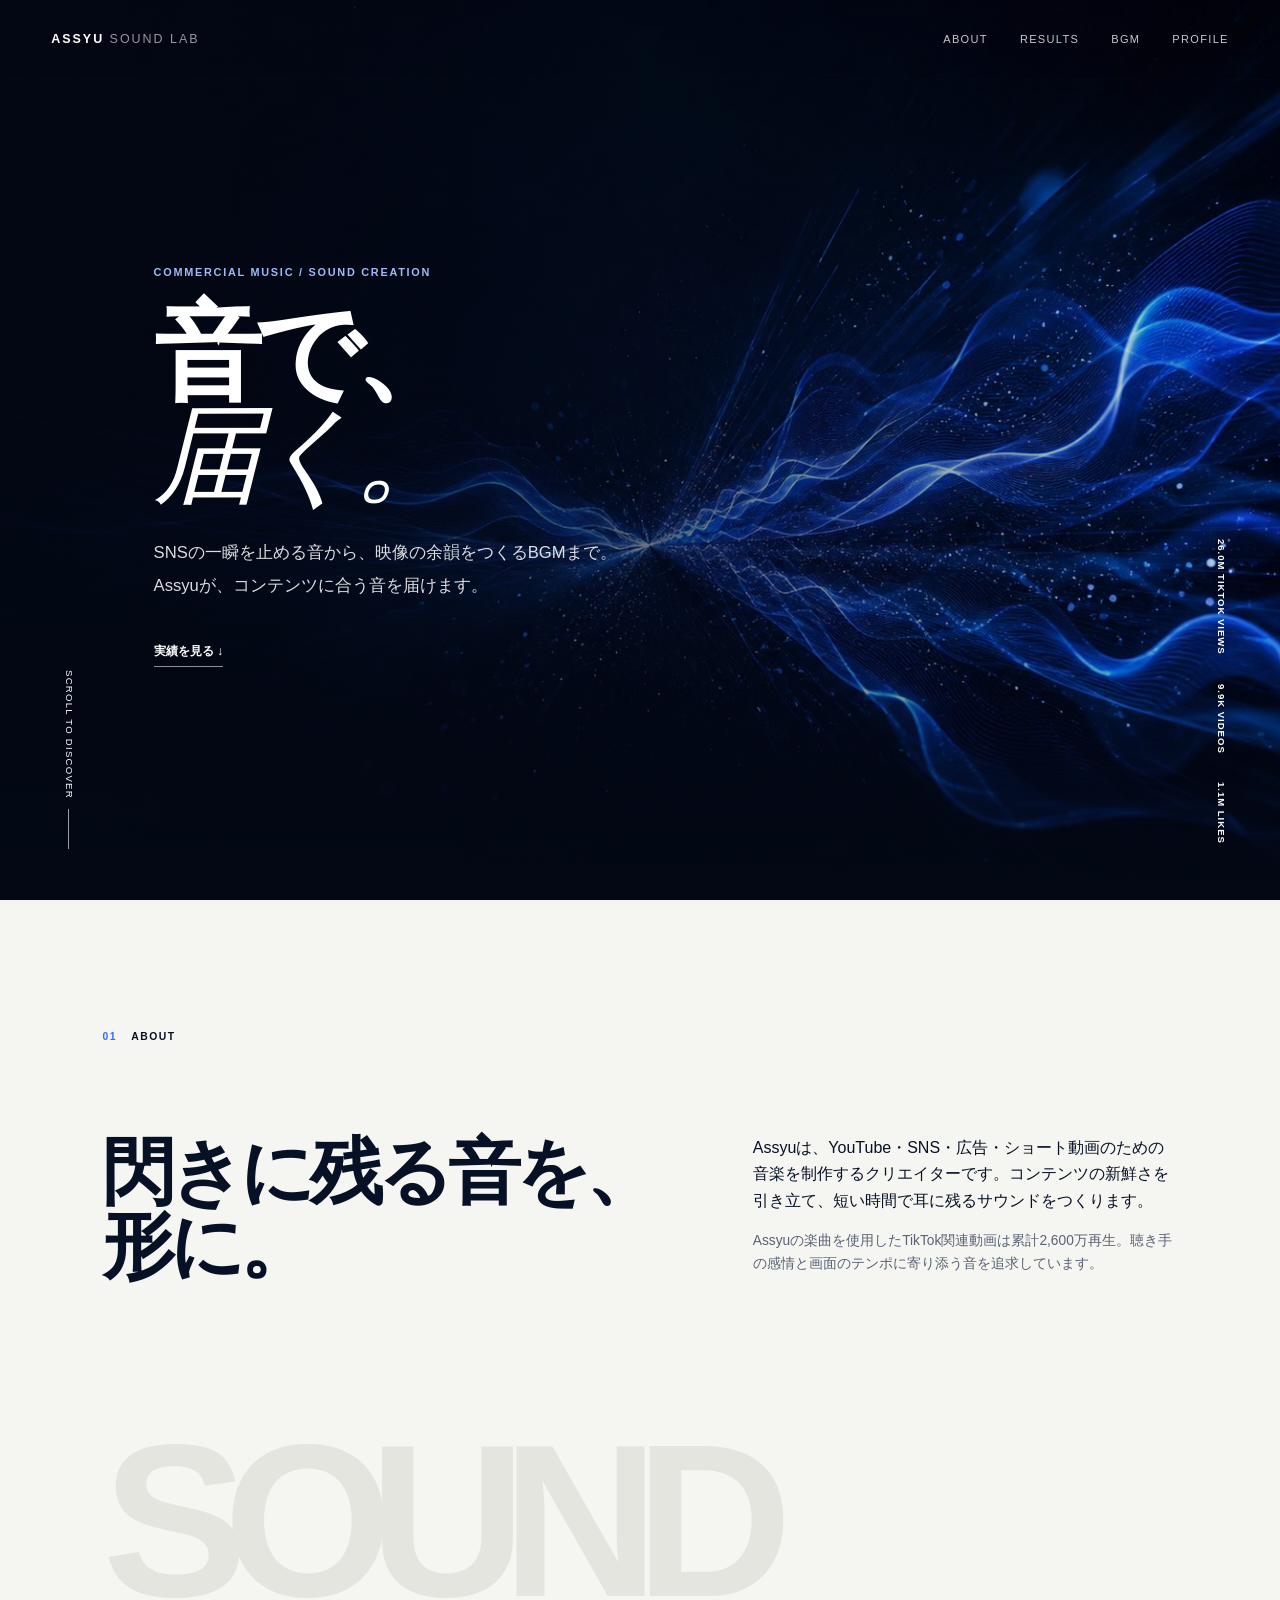
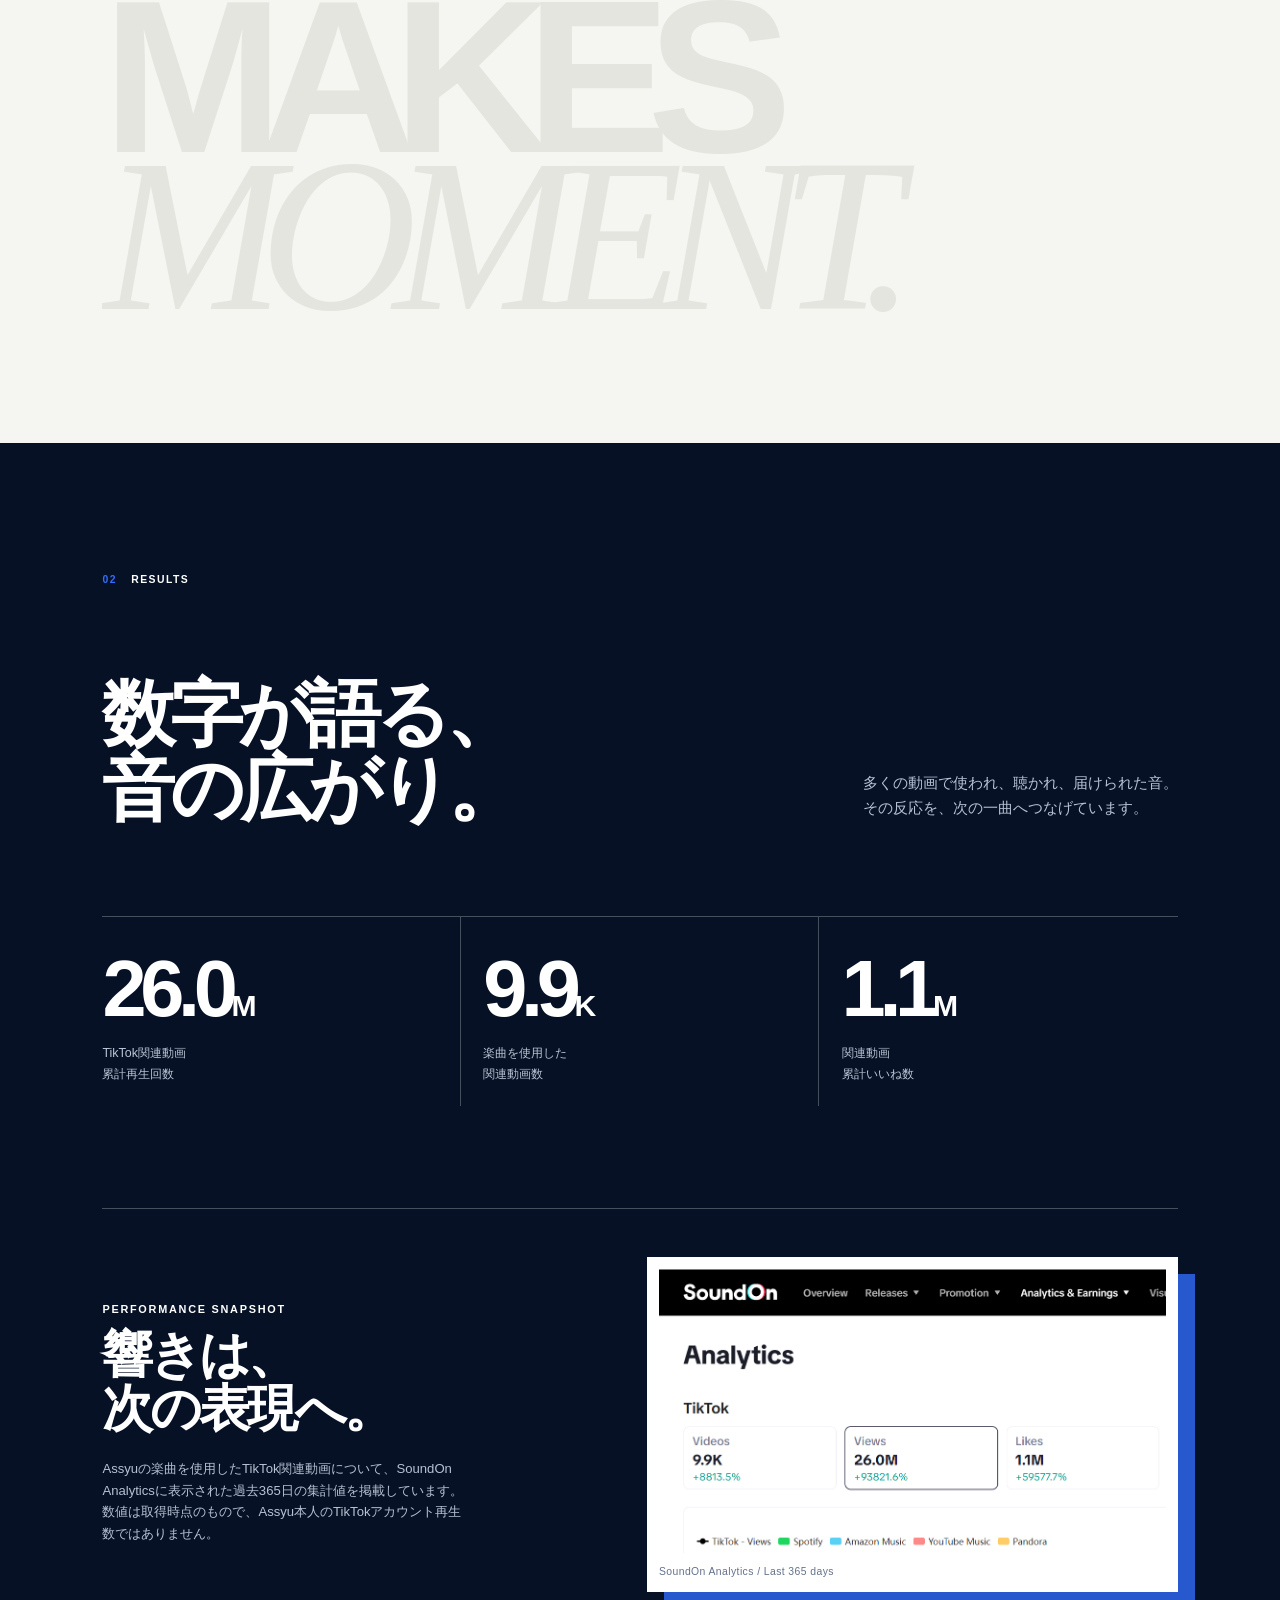
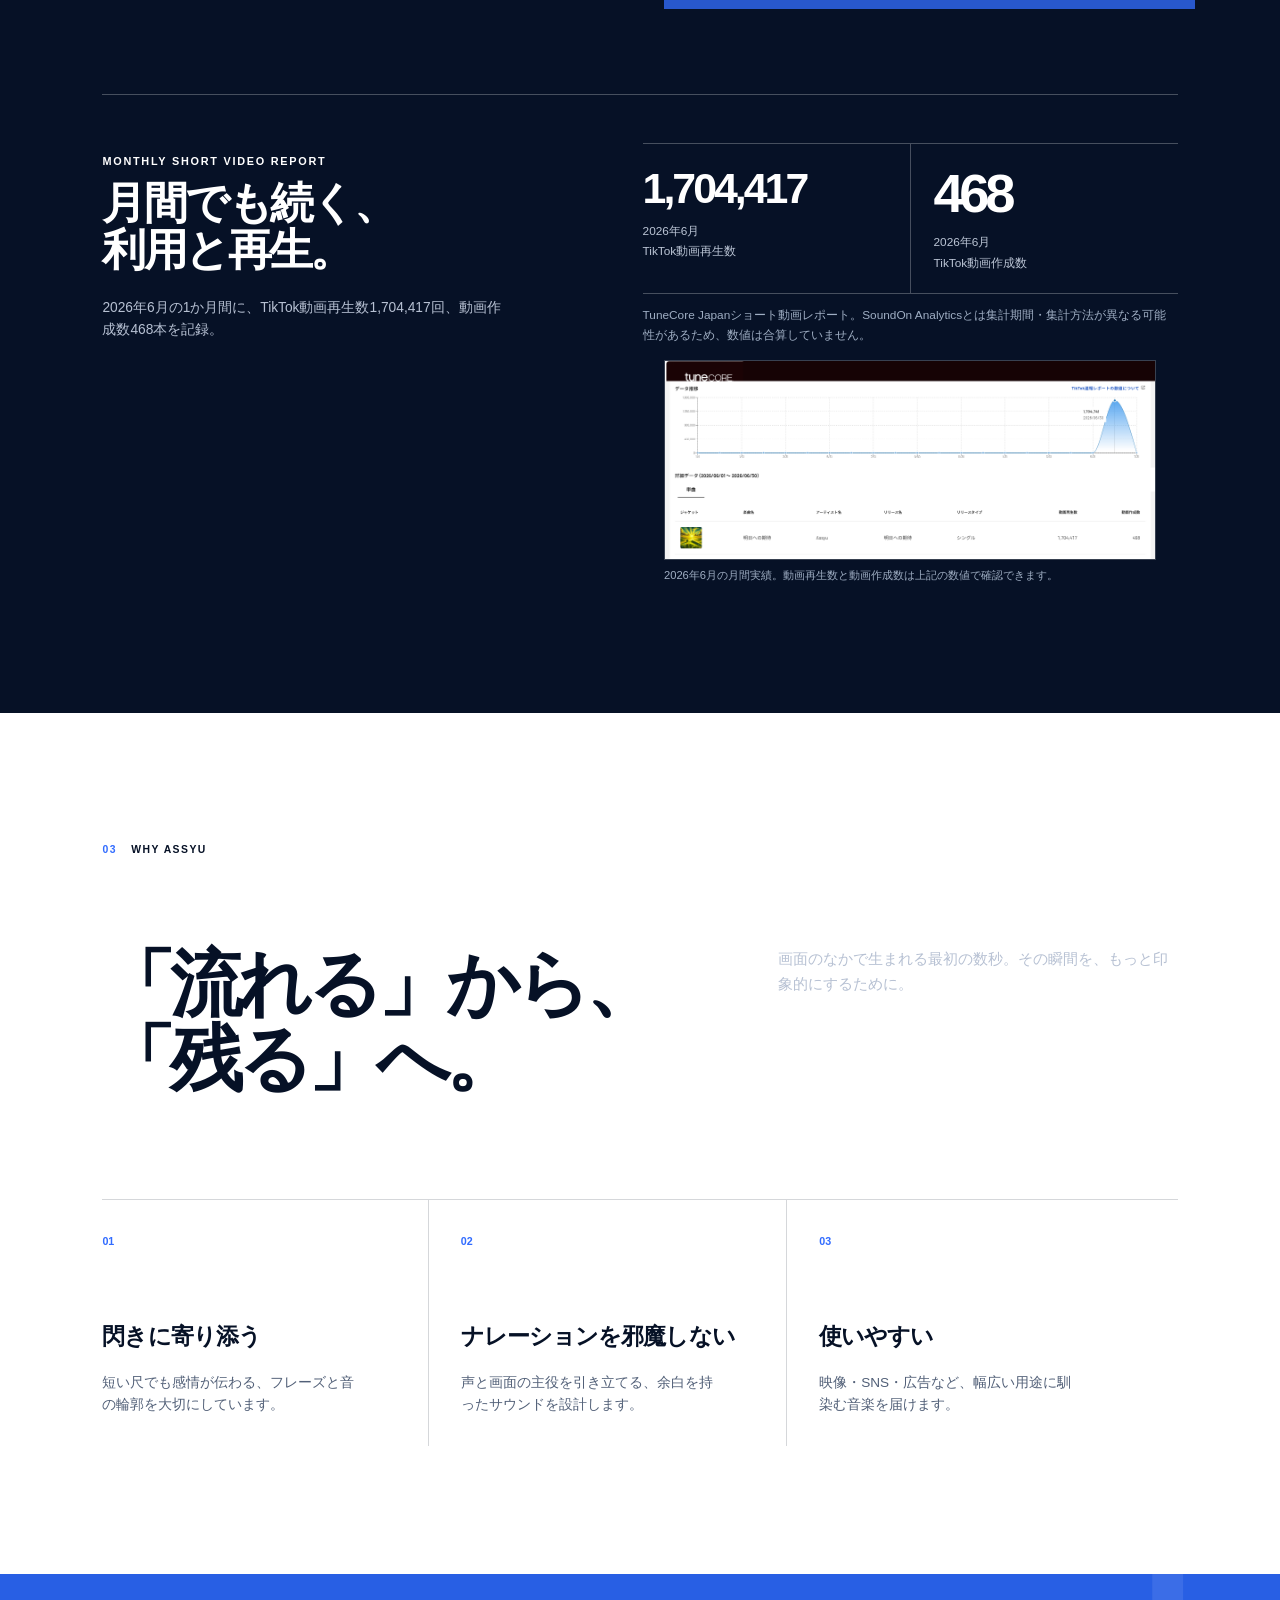
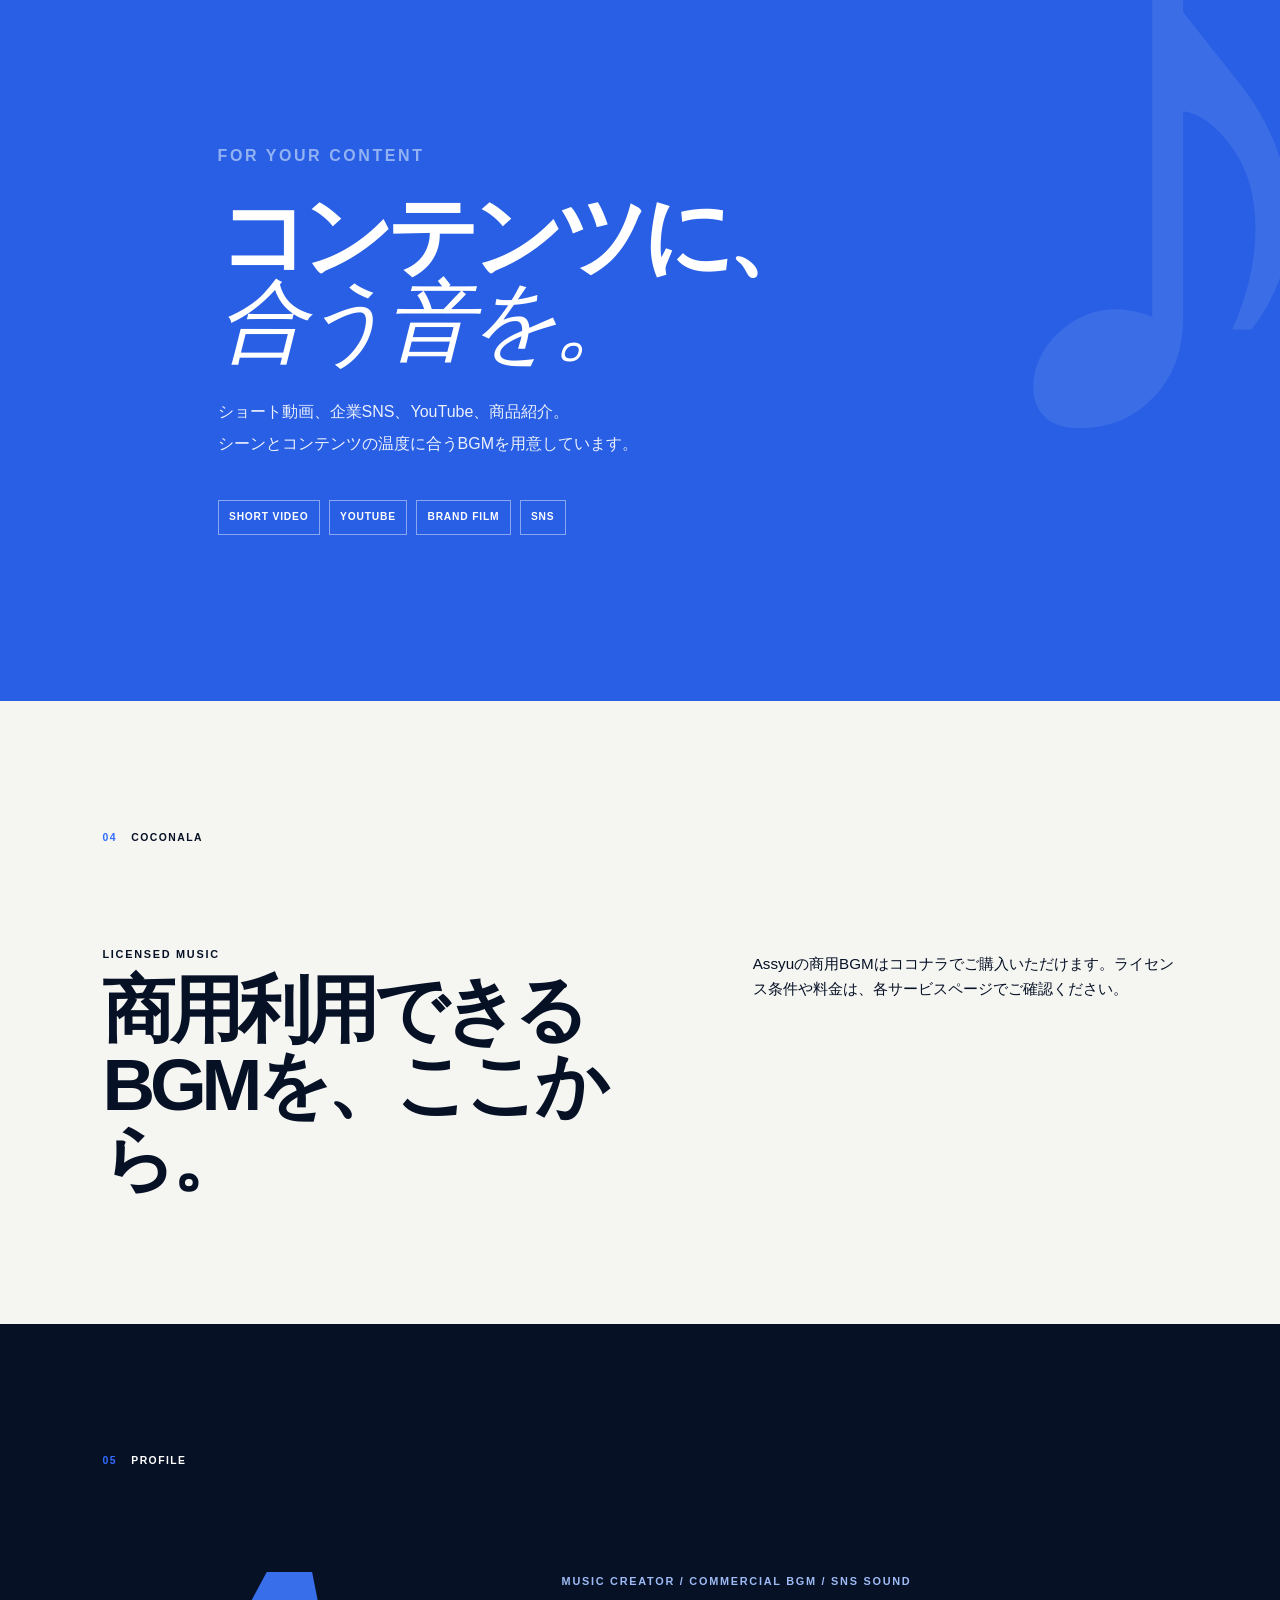
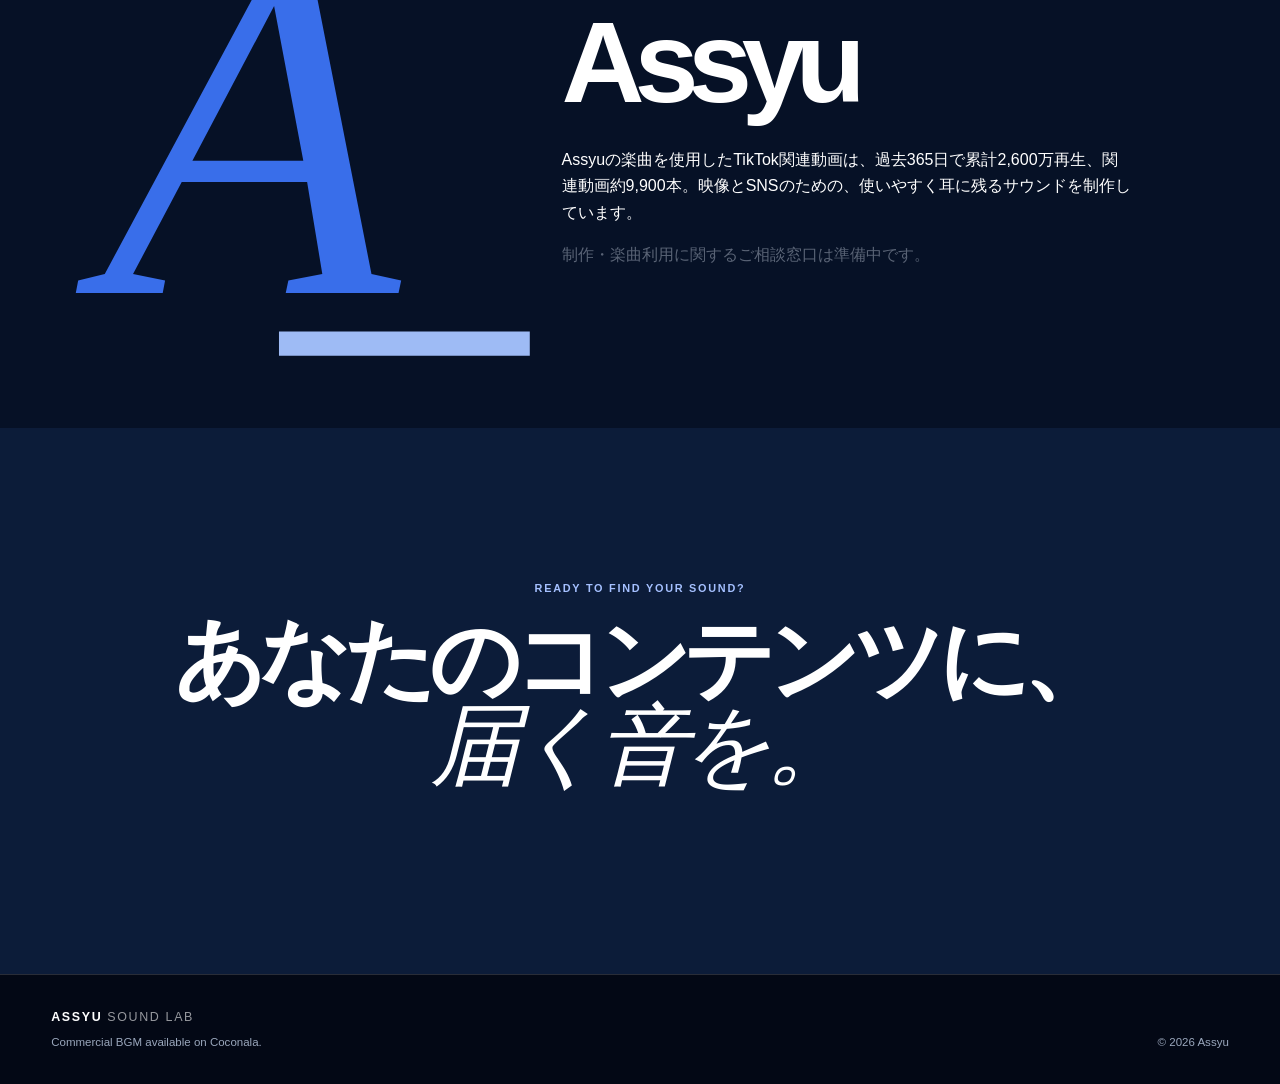
==== commit 5736443e: "Remove Coconala purchase links" ====
--- a/index.html
+++ b/index.html
@@ -32,7 +32,6 @@
       <a href="#bgm">BGM</a>
       <a href="#profile">PROFILE</a>
     </nav>
-    <a class="header-cta" href="https://coconala.com/" target="_blank" rel="noopener noreferrer">ココナラで購入</a>
   </header>
 
   <main id="main">
@@ -43,7 +42,6 @@
         <h1 id="hero-title">音で、<br><em>届く。</em></h1>
         <p class="hero-copy">SNSの一瞬を止める音から、映像の余韻をつくるBGMまで。<br>Assyuが、コンテンツに合う音を届けます。</p>
         <div class="hero-actions">
-          <a class="button primary" href="https://coconala.com/" target="_blank" rel="noopener noreferrer">ココナラで購入</a>
           <a class="text-link" href="#results">実績を見る <span aria-hidden="true">↓</span></a>
         </div>
       </div>
@@ -144,7 +142,6 @@
         </div>
         <div class="stock-copy">
           <p>Assyuの商用BGMはココナラでご購入いただけます。ライセンス条件や料金は、各サービスページでご確認ください。</p>
-          <a class="button primary" href="https://coconala.com/" target="_blank" rel="noopener noreferrer">ココナラで購入</a>
         </div>
       </div>
     </section>
@@ -165,7 +162,6 @@
     <section class="final-cta" aria-labelledby="cta-title">
       <p class="kicker">READY TO FIND YOUR SOUND?</p>
       <h2 id="cta-title">あなたのコンテンツに、<br><em>届く音を。</em></h2>
-      <a class="button light" href="https://coconala.com/" target="_blank" rel="noopener noreferrer">ココナラで購入</a>
     </section>
   </main>
 
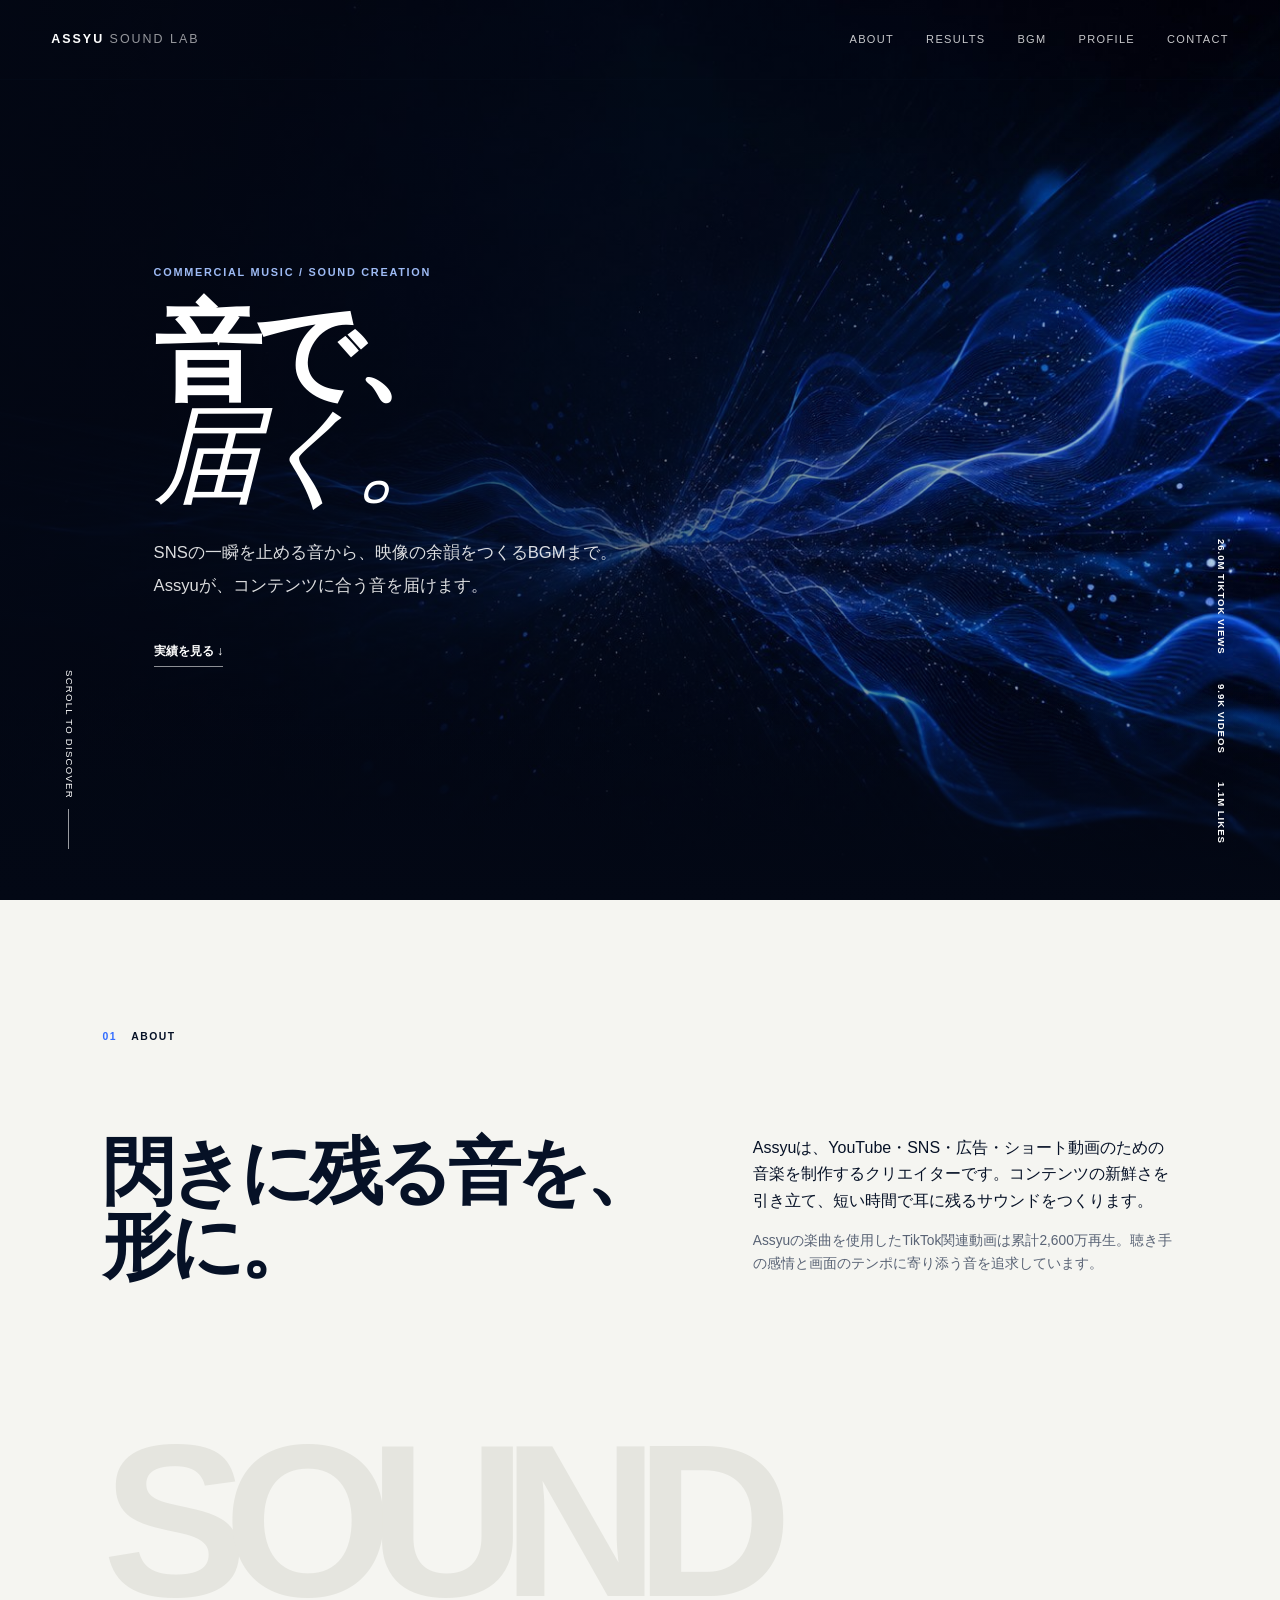
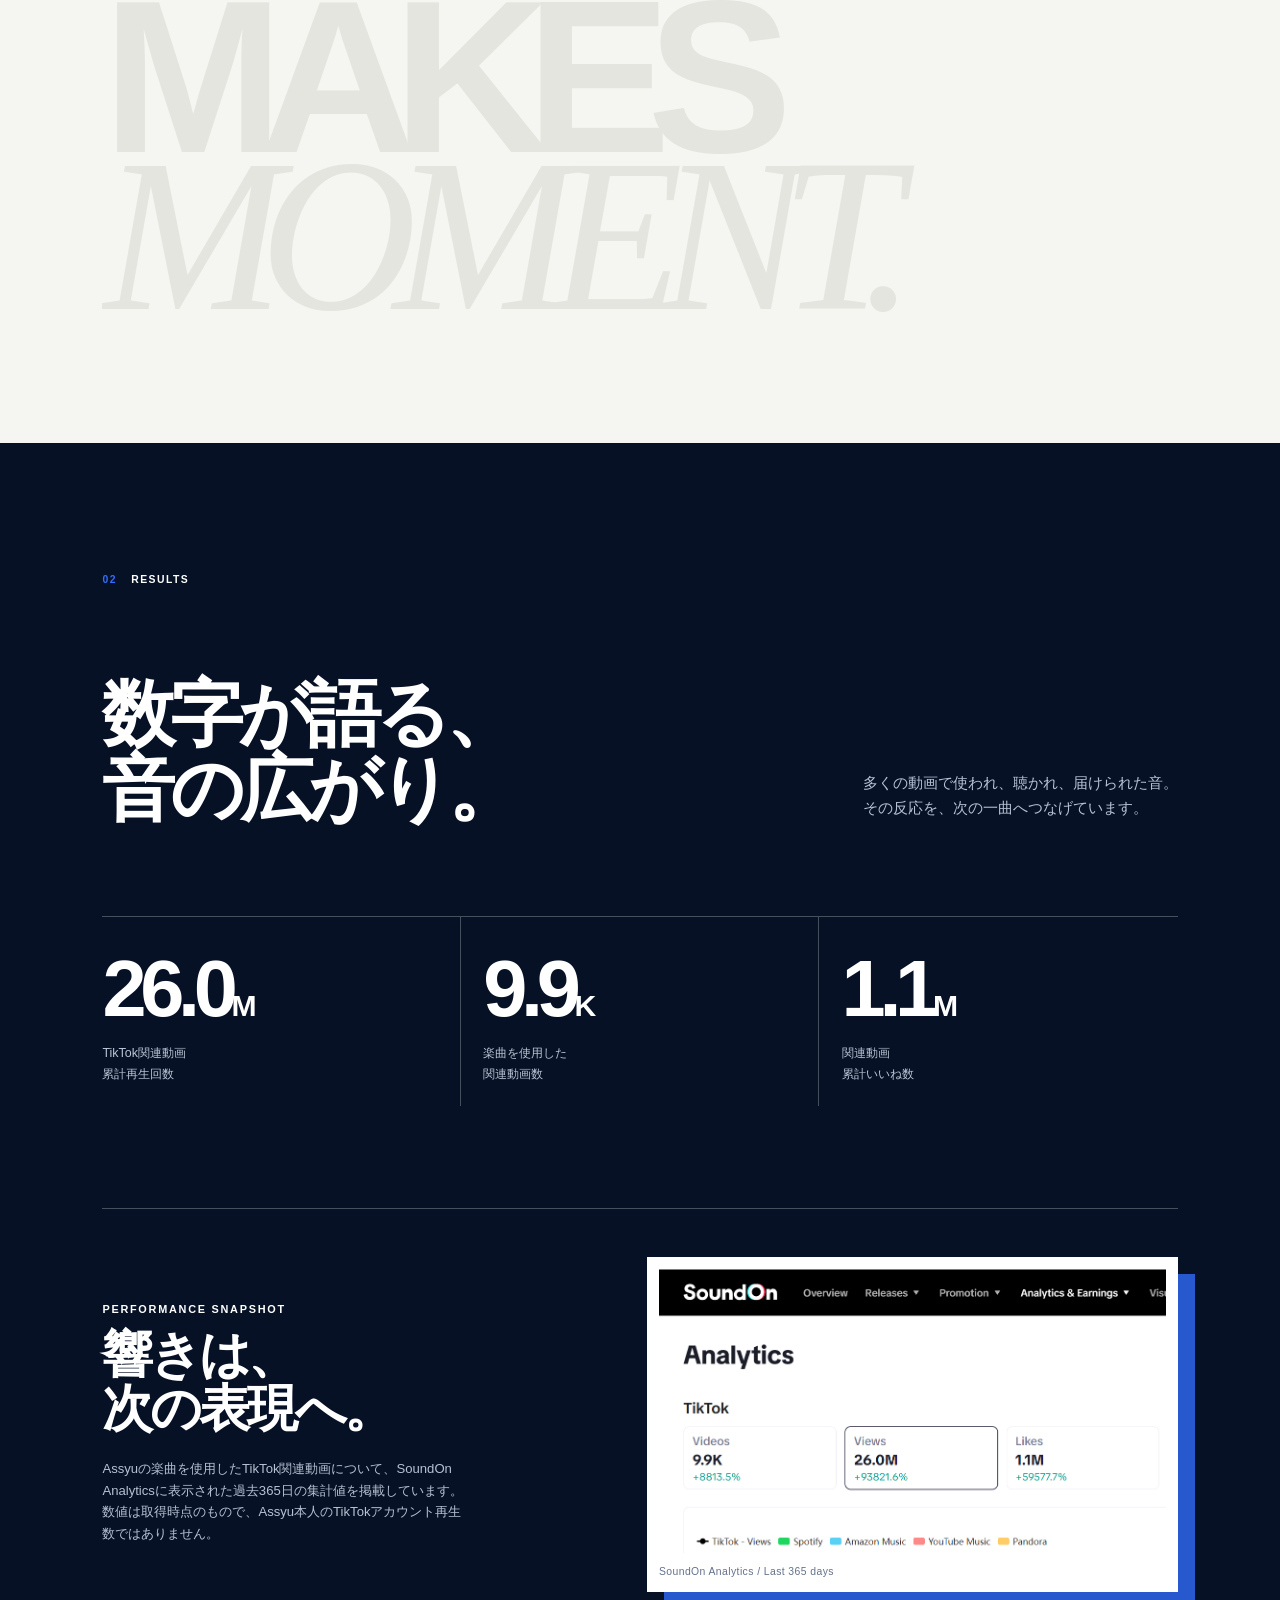
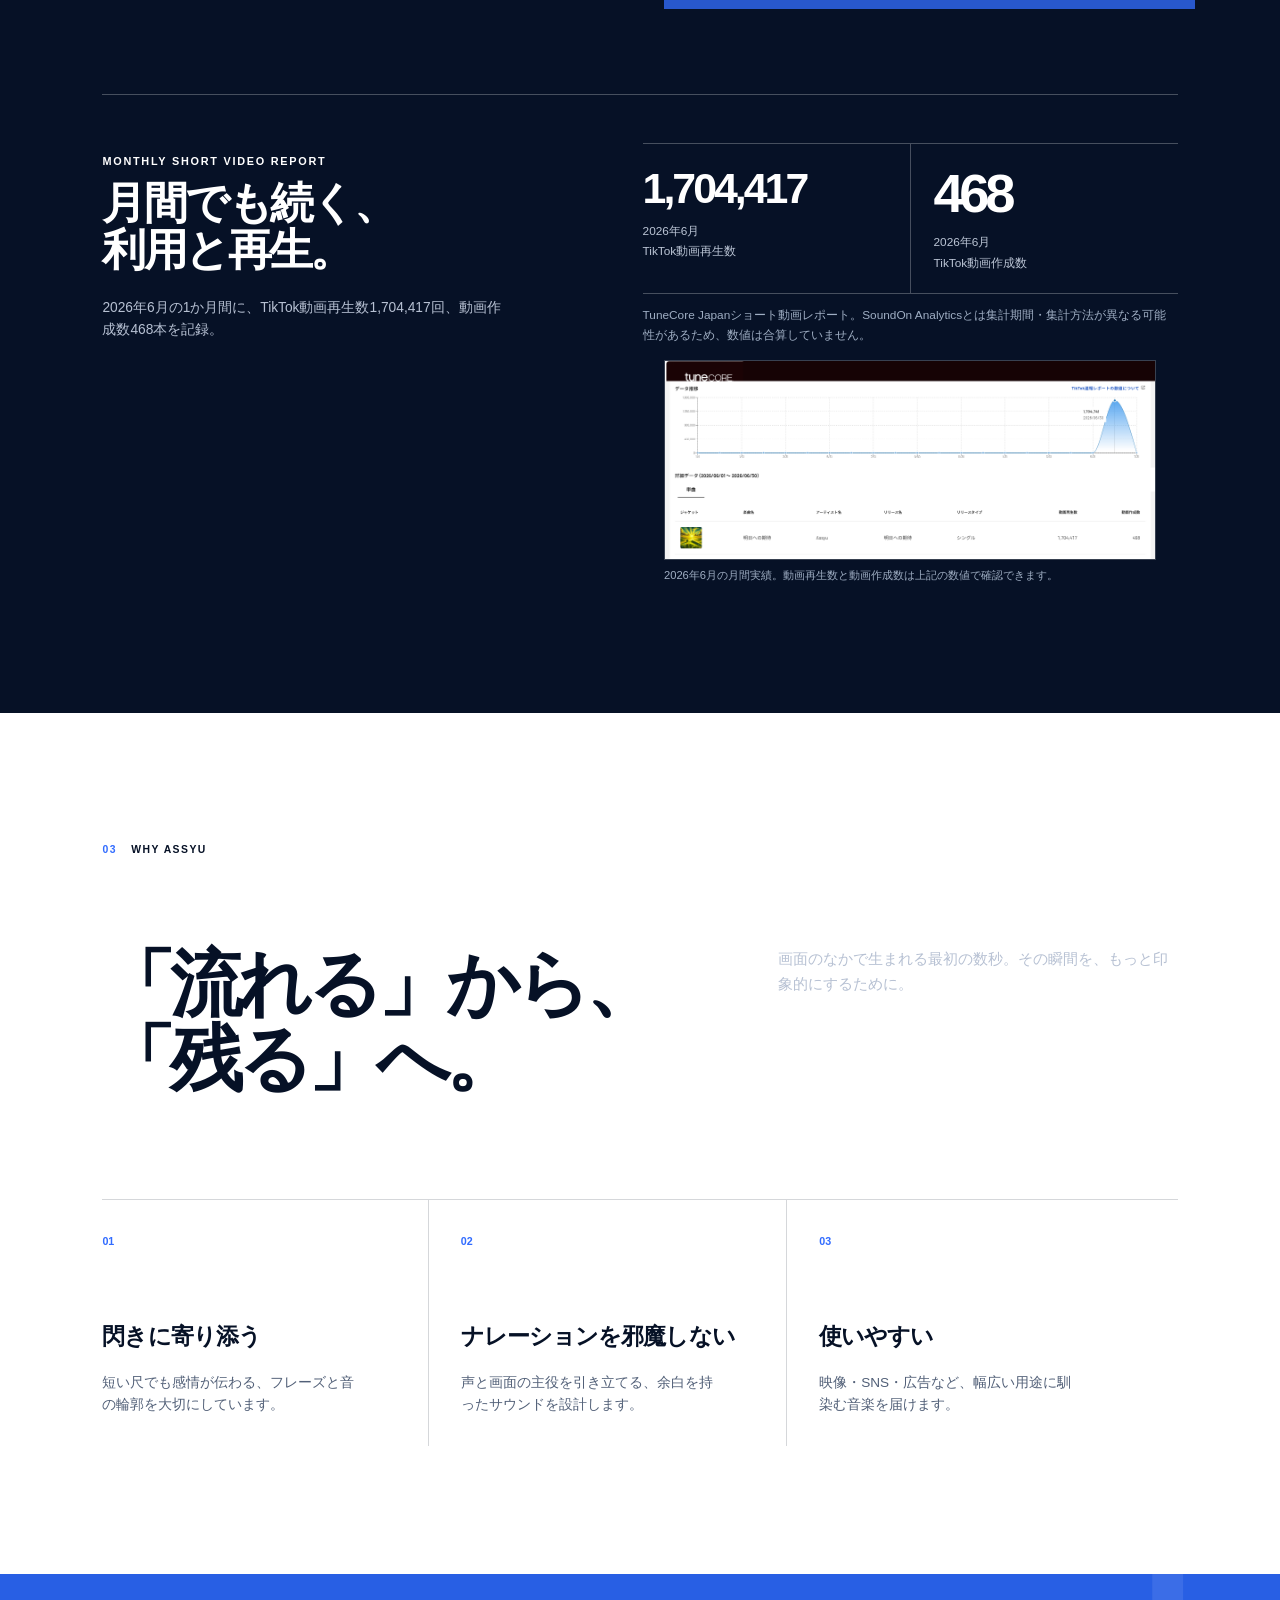
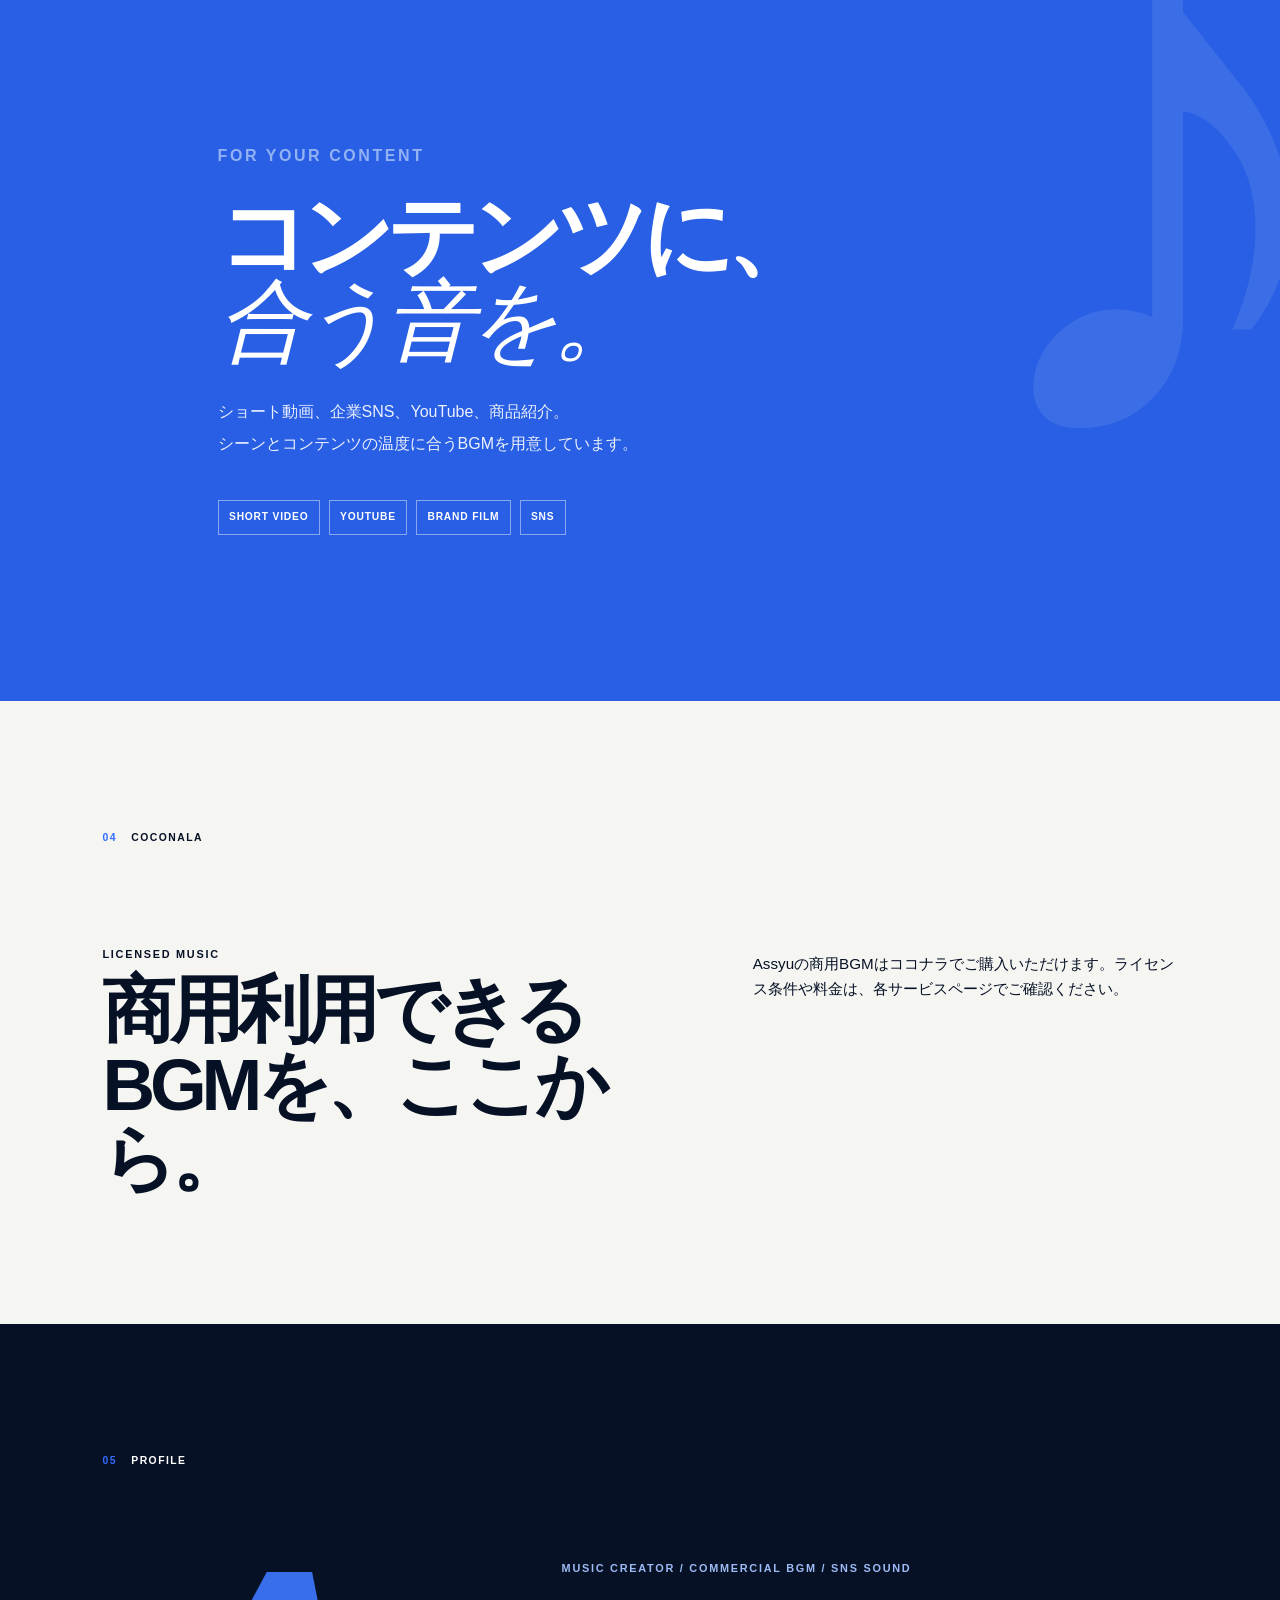
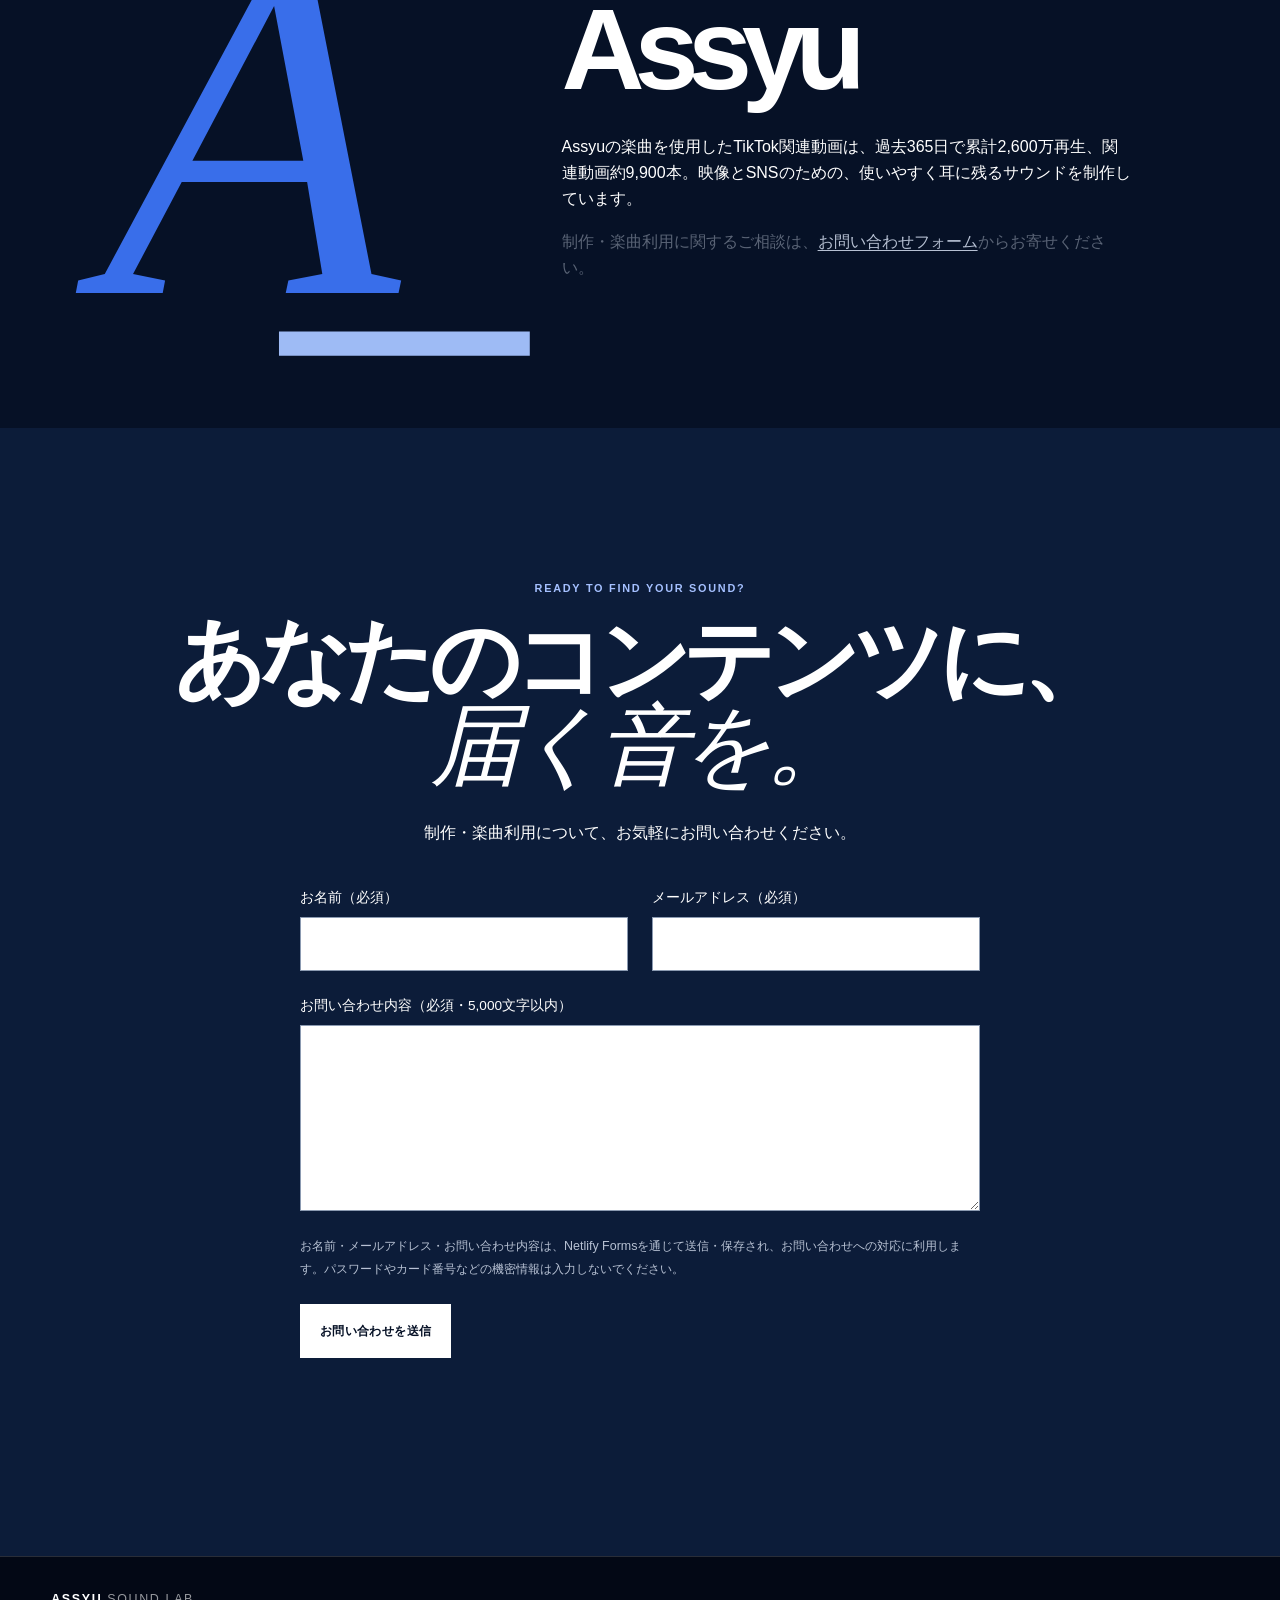
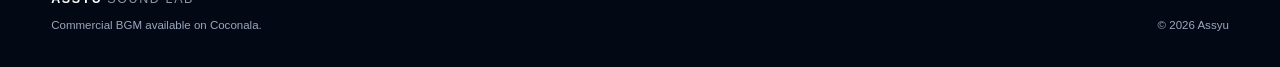
==== commit 158819c5: "feat: add Netlify contact form" ====
--- a/index.html
+++ b/index.html
@@ -20,6 +20,8 @@
   <link rel="stylesheet" href="assets/assyu/review-fixes.css">
   <link rel="stylesheet" href="assets/assyu/tunecore-report.css">
   <link rel="stylesheet" href="assets/assyu/soundon-report.css">
+  <link rel="stylesheet" href="assets/assyu/contact.css">
+  <script src="assets/assyu/contact.js" defer></script>
 </head>
 <body>
   <a class="skip-link" href="#main">本文へ移動</a>
@@ -31,6 +33,7 @@
       <a href="#results">RESULTS</a>
       <a href="#bgm">BGM</a>
       <a href="#profile">PROFILE</a>
+      <a href="#contact">CONTACT</a>
     </nav>
   </header>
 
@@ -154,14 +157,35 @@
           <p class="kicker">MUSIC CREATOR / COMMERCIAL BGM / SNS SOUND</p>
           <h2 id="profile-title">Assyu</h2>
           <p>Assyuの楽曲を使用したTikTok関連動画は、過去365日で累計2,600万再生、関連動画約9,900本。映像とSNSのための、使いやすく耳に残るサウンドを制作しています。</p>
-          <p class="muted">制作・楽曲利用に関するご相談窓口は準備中です。</p>
+          <p class="muted">制作・楽曲利用に関するご相談は、<a href="#contact">お問い合わせフォーム</a>からお寄せください。</p>
         </div>
       </div>
     </section>
 
-    <section class="final-cta" aria-labelledby="cta-title">
+    <section class="final-cta" id="contact" aria-labelledby="cta-title">
       <p class="kicker">READY TO FIND YOUR SOUND?</p>
       <h2 id="cta-title">あなたのコンテンツに、<br><em>届く音を。</em></h2>
+      <p>制作・楽曲利用について、お気軽にお問い合わせください。</p>
+      <form class="contact-form" name="contact" method="POST" data-netlify="true" netlify-honeypot="bot-field" aria-label="制作・楽曲利用のお問い合わせ" aria-describedby="contact-note">
+        <input type="hidden" name="form-name" value="contact">
+        <p hidden>
+          <label>この欄は入力しないでください：<input type="text" name="bot-field" tabindex="-1" autocomplete="off"></label>
+        </p>
+        <fieldset class="contact-fields" aria-label="お問い合わせ内容">
+          <label for="contact-name">お名前（必須）
+            <input id="contact-name" name="name" type="text" autocomplete="name" maxlength="100" required>
+          </label>
+          <label for="contact-email">メールアドレス（必須）
+            <input id="contact-email" name="email" type="email" autocomplete="email" maxlength="254" required>
+          </label>
+          <label class="contact-message" for="contact-message">お問い合わせ内容（必須・5,000文字以内）
+            <textarea id="contact-message" name="message" rows="6" maxlength="5000" required></textarea>
+          </label>
+          <p class="contact-note" id="contact-note">お名前・メールアドレス・お問い合わせ内容は、Netlify Formsを通じて送信・保存され、お問い合わせへの対応に利用します。パスワードやカード番号などの機密情報は入力しないでください。</p>
+          <button class="button light" type="submit">お問い合わせを送信</button>
+        </fieldset>
+        <p class="contact-status" id="contact-status" role="status" aria-live="polite" aria-atomic="true" tabindex="-1"></p>
+      </form>
     </section>
   </main>
 
--- a/assets/assyu/contact.css
+++ b/assets/assyu/contact.css
@@ -0,0 +1,99 @@
+.contact-form {
+  max-width: 680px;
+  margin: 2.5rem auto 0;
+  text-align: left;
+}
+
+.contact-fields {
+  display: grid;
+  grid-template-columns: repeat(2, minmax(0, 1fr));
+  gap: 1.5rem;
+  min-width: 0;
+  margin: 0;
+  padding: 0;
+  border: 0;
+}
+
+.contact-fields label {
+  display: block;
+  font-size: .85rem;
+}
+
+.contact-fields input,
+.contact-fields textarea {
+  display: block;
+  width: 100%;
+  margin-top: .5rem;
+  padding: .8rem;
+  border: 1px solid #8b9ab1;
+  border-radius: 0;
+  background: #fff;
+  color: var(--ink);
+  font: inherit;
+  font-size: 1rem;
+}
+
+.contact-fields textarea {
+  resize: vertical;
+  min-height: 10rem;
+}
+
+.contact-message,
+.contact-note,
+.contact-fields .button {
+  grid-column: 1 / -1;
+}
+
+.contact-note {
+  margin: 0;
+  color: #b7c1d3;
+  font-size: .78rem;
+  line-height: 1.8;
+}
+
+.contact-fields .button {
+  justify-self: start;
+  margin: 0;
+  border: 0;
+  font-family: inherit;
+  cursor: pointer;
+}
+
+.contact-fields:disabled .button {
+  opacity: .65;
+  cursor: wait;
+  transform: none;
+}
+
+.contact-fields :focus-visible,
+.contact-status:focus-visible {
+  outline: 3px solid #a5c0ff;
+  outline-offset: 3px;
+}
+
+.contact-status {
+  min-height: 1.8em;
+  margin: 1.25rem 0 0;
+  font-size: .85rem;
+  overflow-wrap: anywhere;
+}
+
+.contact-status[data-state="error"] {
+  color: #ffc7c7;
+}
+
+.profile-grid .muted a {
+  color: #b7c1d3;
+  text-decoration: underline;
+  text-underline-offset: .2em;
+}
+
+@media (max-width: 800px) {
+  .contact-fields {
+    grid-template-columns: minmax(0, 1fr);
+  }
+
+  .contact-fields .button {
+    width: 100%;
+  }
+}
